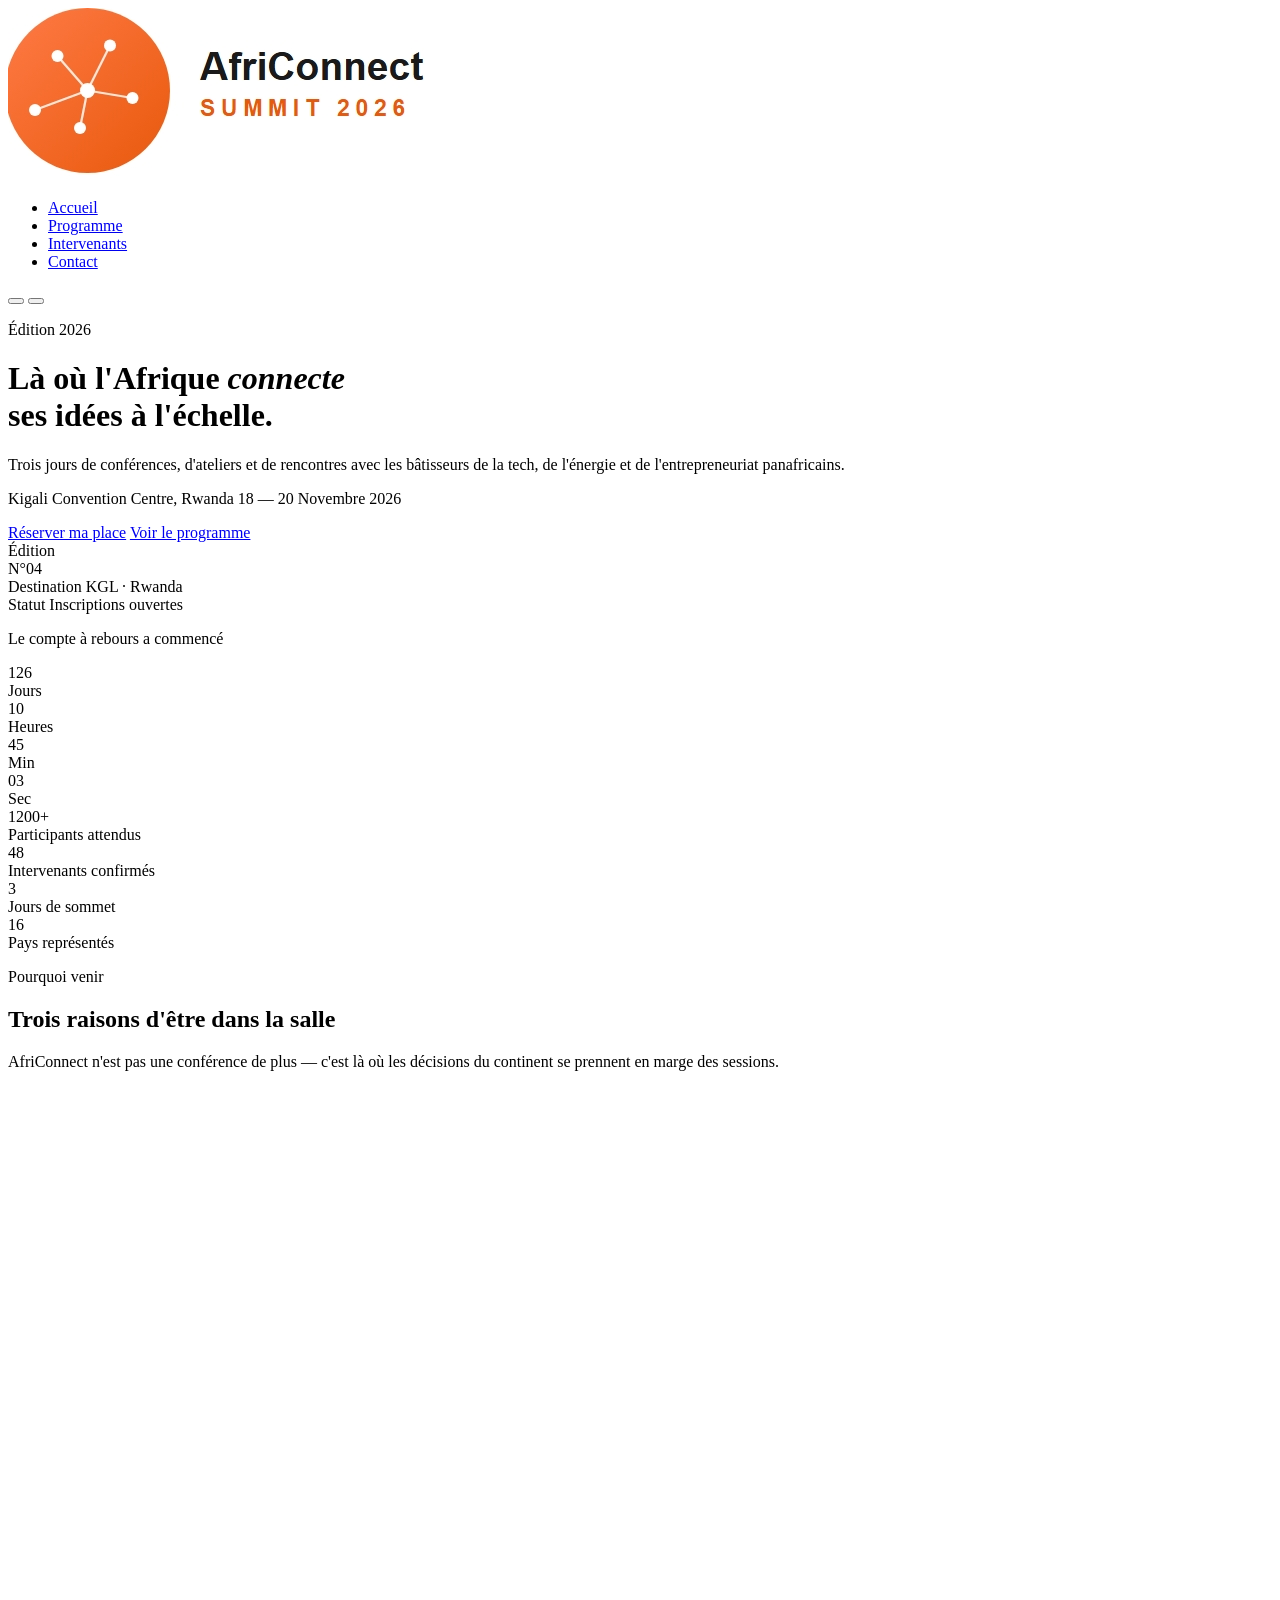
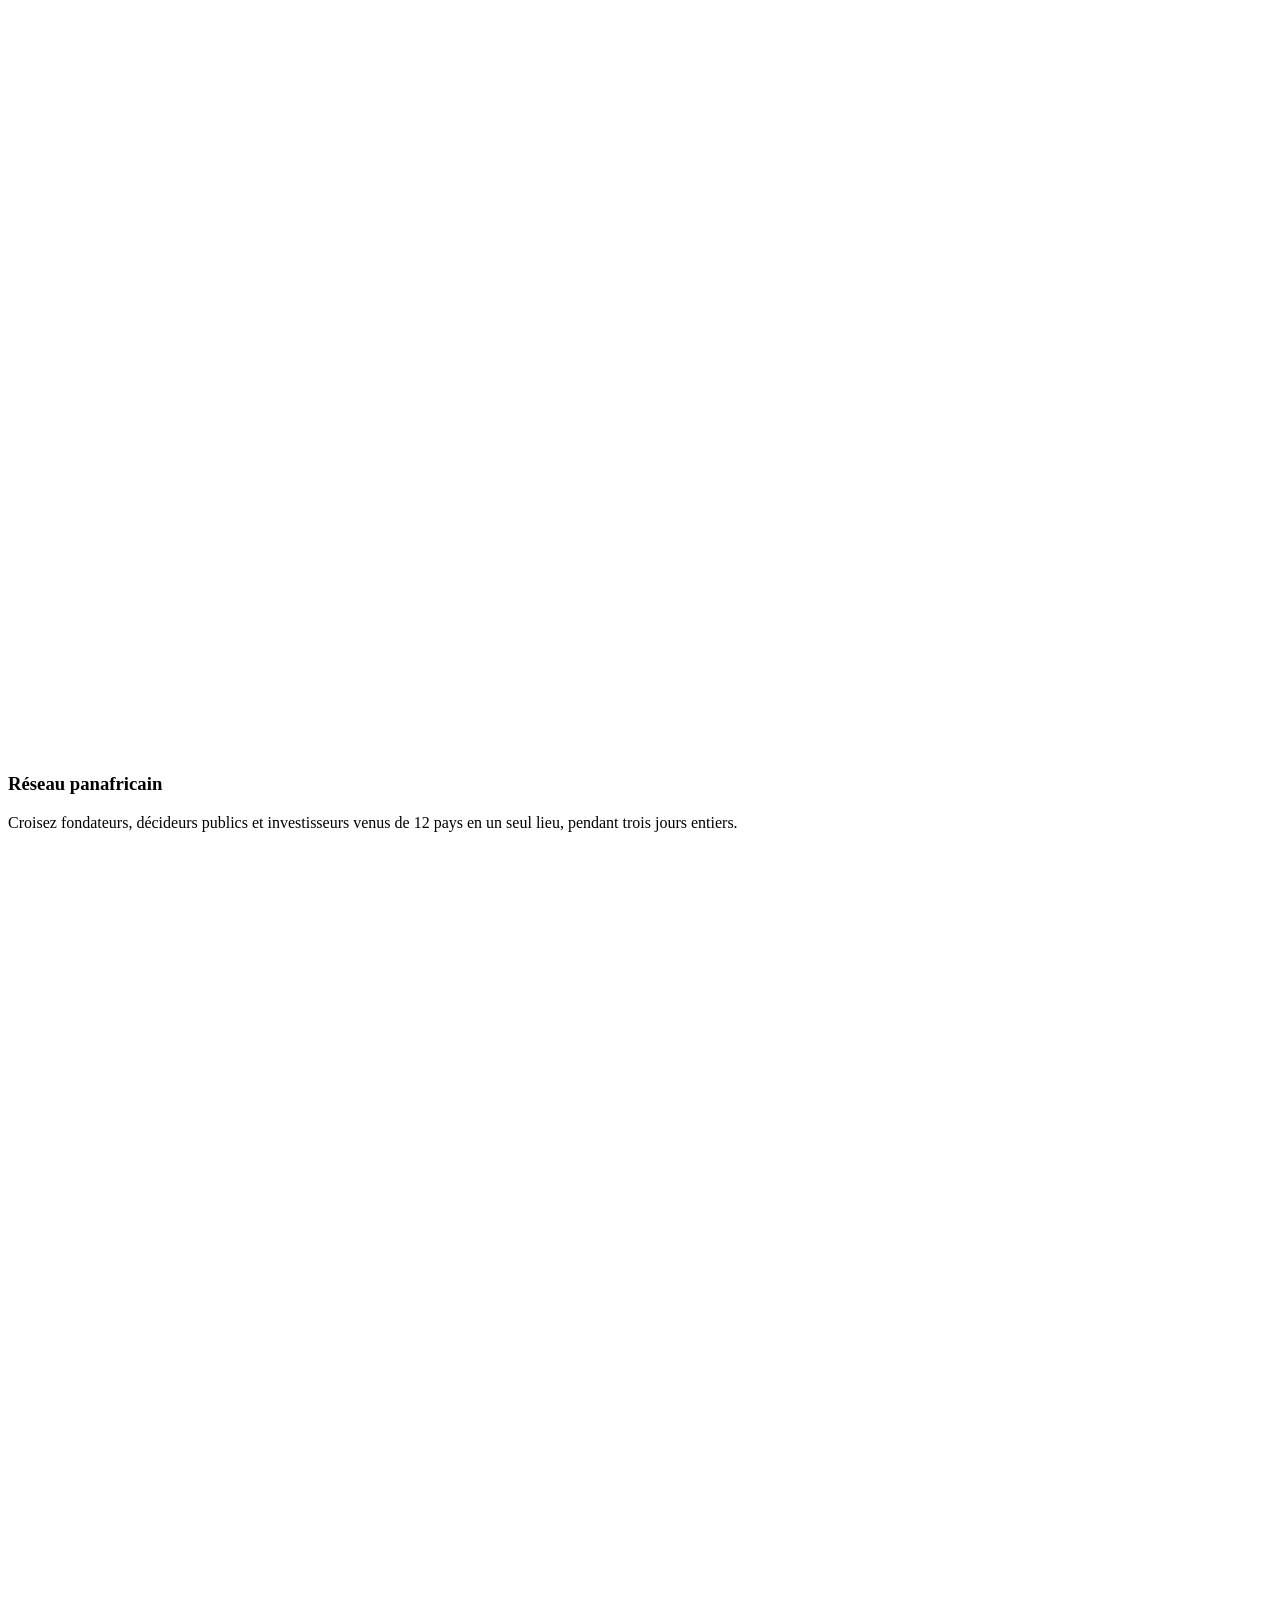
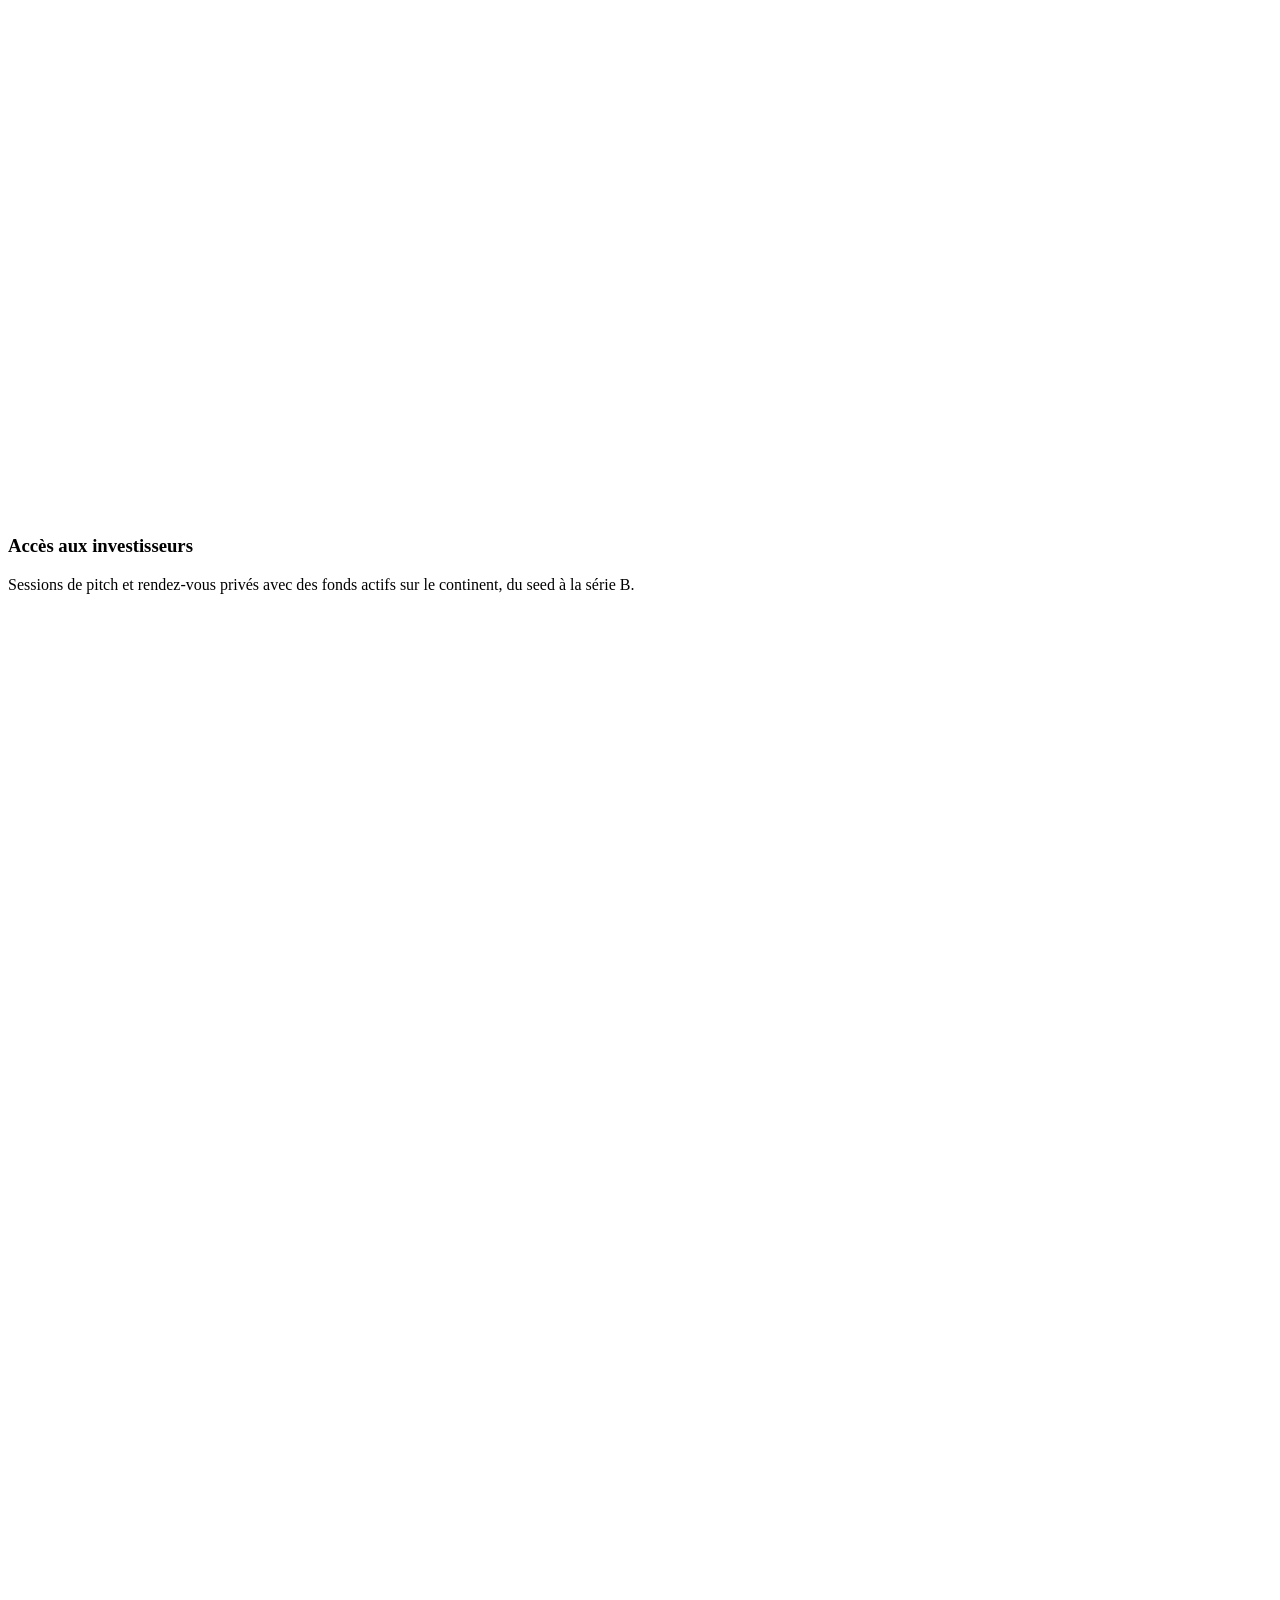
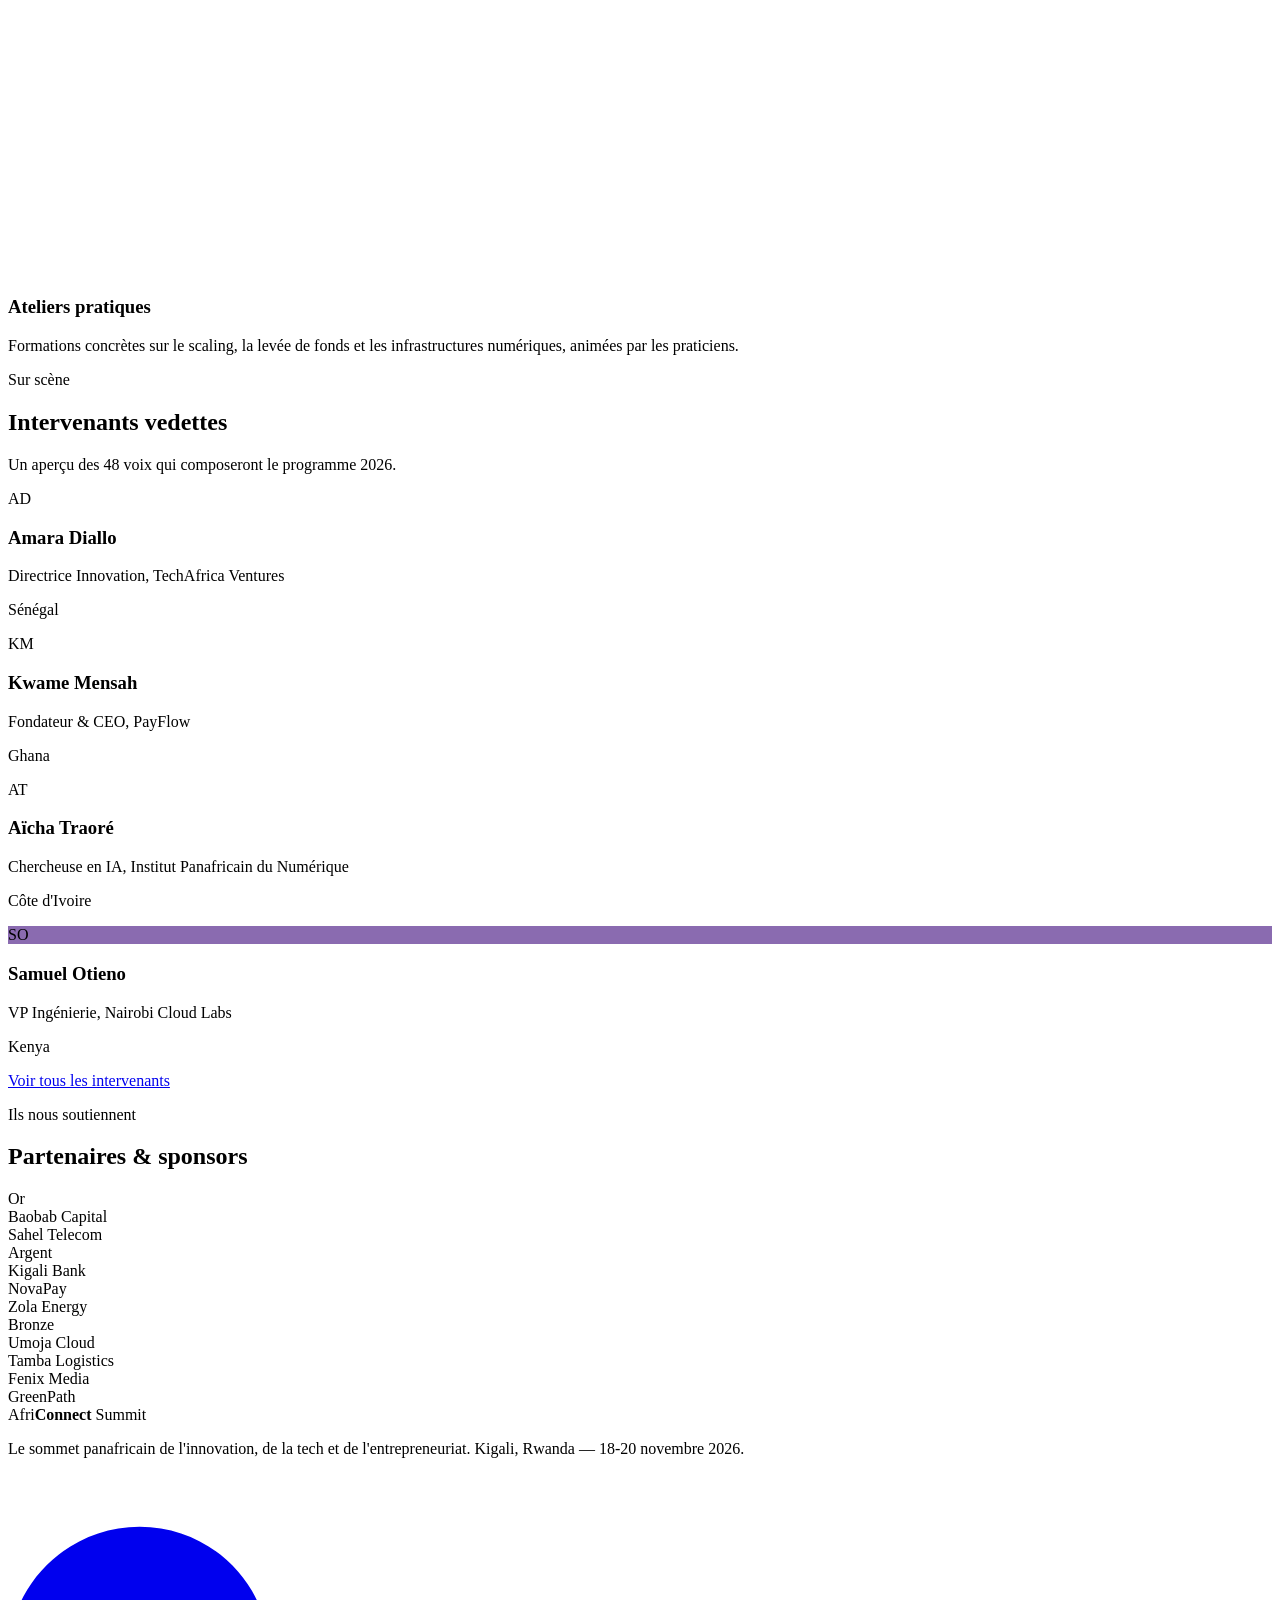
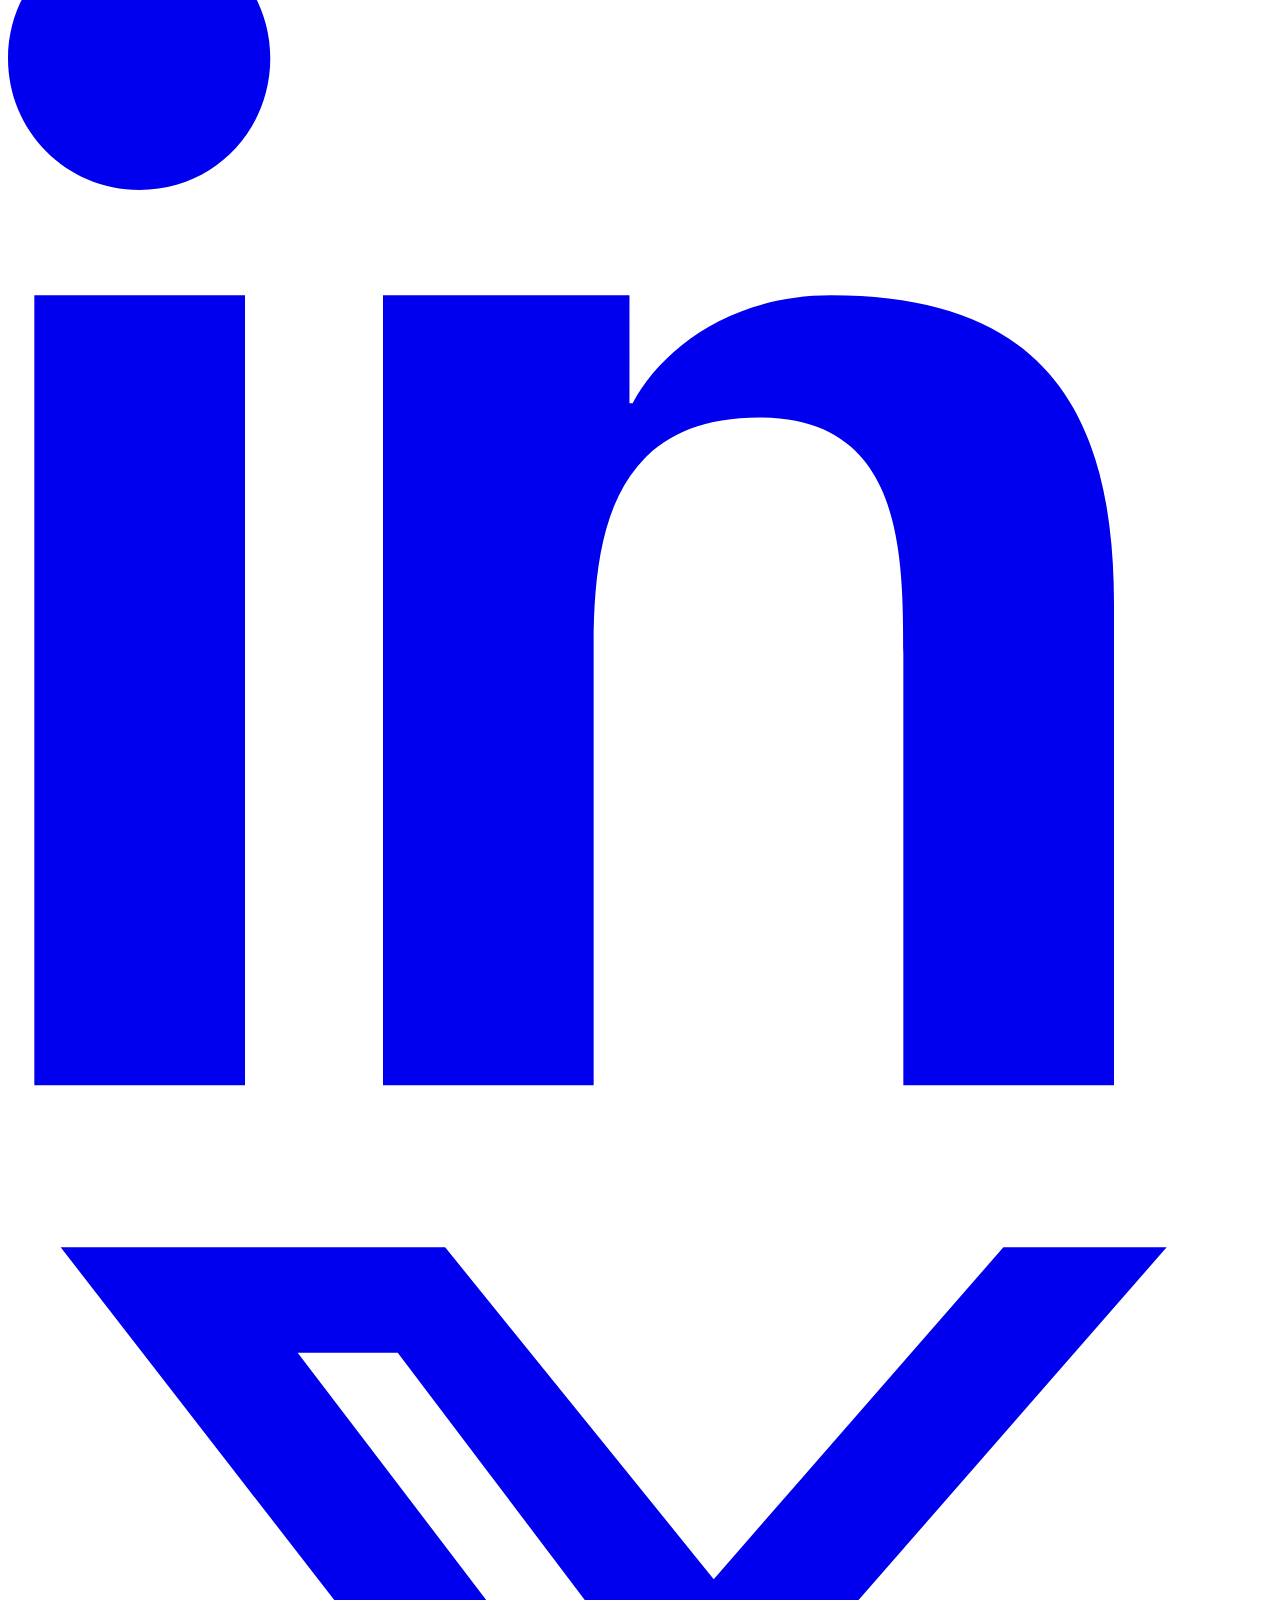
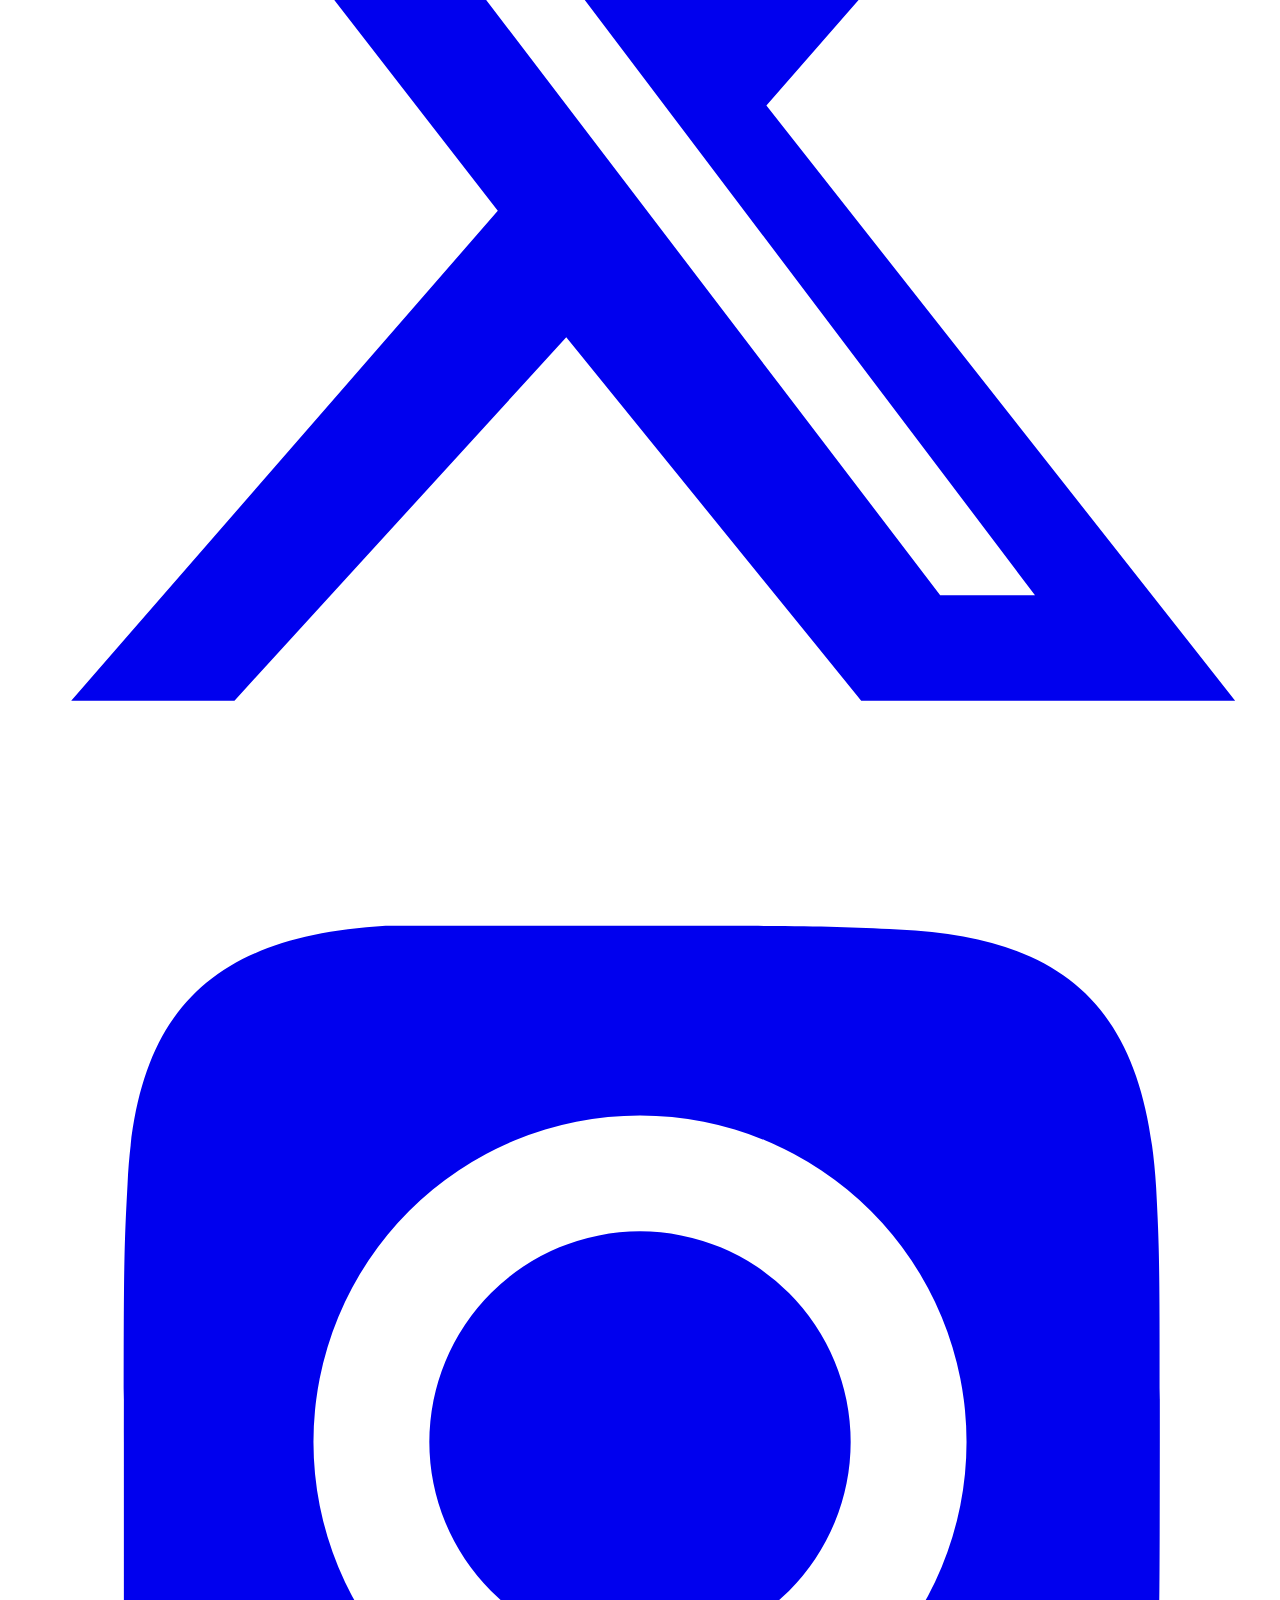
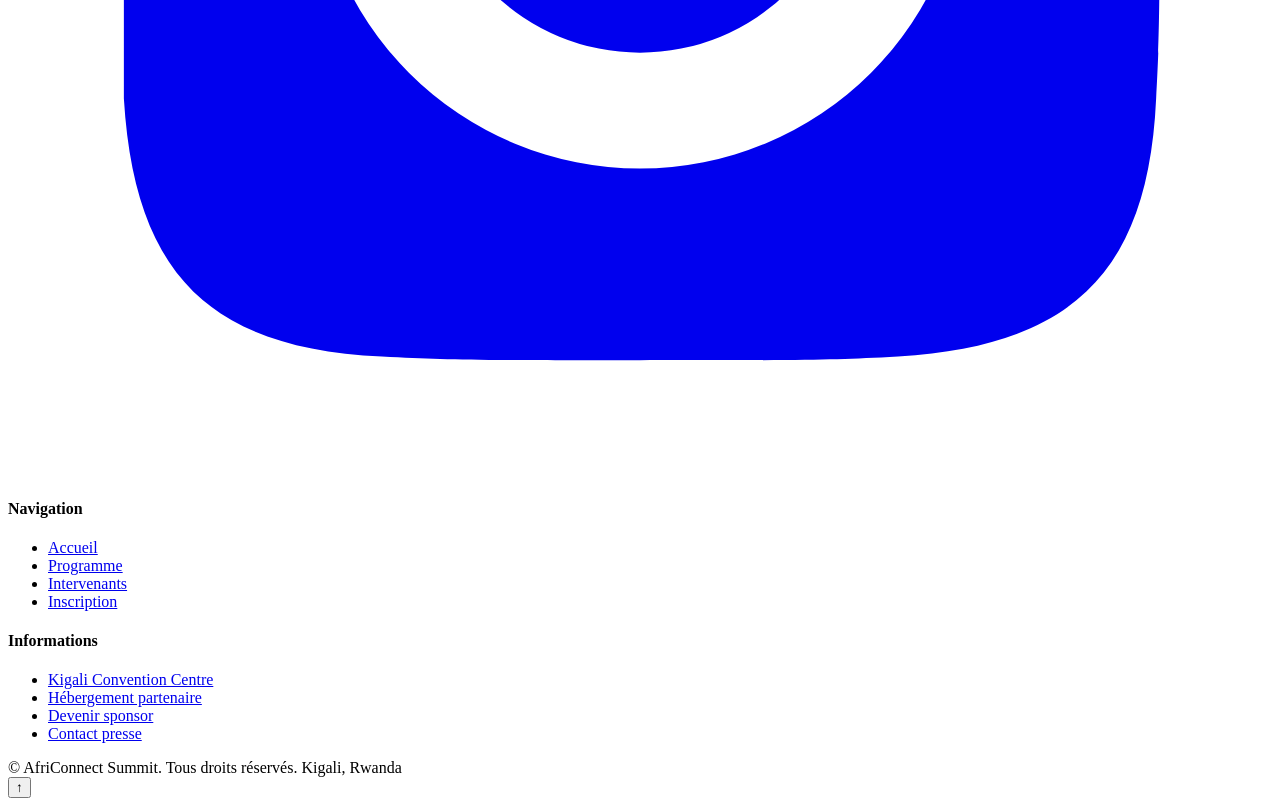
==== index.html @ b81f384b "style: finalise le design system (style.css)" ====
<!DOCTYPE html>
<html lang="fr">
<head>
<meta charset="UTF-8">
<meta name="viewport" content="width=device-width, initial-scale=1.0">
<title>AfriConnect Summit 2026 — Kigali, Rwanda</title>
<meta name="description" content="AfriConnect Summit 2026 — le rendez-vous panafricain de l'innovation, de la tech et de l'entrepreneuriat. 18-20 novembre 2026, Kigali, Rwanda.">
<link rel="preconnect" href="https://fonts.googleapis.com">
<link rel="preconnect" href="https://fonts.gstatic.com" crossorigin>
<link href="https://fonts.googleapis.com/css2?family=Space+Grotesk:wght@400;500;600;700&family=Work+Sans:wght@400;500;600&family=IBM+Plex+Mono:wght@500;600&display=swap" rel="stylesheet">
<!-- <link rel="stylesheet" href="style.css"> -->
<link rel="stylesheet" href="css/style.css">
</head>
<body data-theme="dark">

<nav class="navbar">
  <div class="wrap">
    <a href="index.html" class="logo">
        <img src="images/Logo.jpeg" alt="Logo AfriConnect Summit 2026">
      <!-- <svg class="mark" viewBox="0 0 32 32" fill="none"><path d="M16 2 L19 13 L30 16 L19 19 L16 30 L13 19 L2 16 L13 13 Z"/></svg> -->
      <!-- Afri<b>Connect</b> Summit -->
    </a>
    <ul class="nav-links">
      <li><a href="index.html" class="active">Accueil</a></li>
      <li><a href="programme.html">Programme</a></li>
      <li><a href="intervenants.html">Intervenants</a></li>
      <li><a href="Contact.html">Contact</a></li>
    </ul>
    <div class="nav-right">
      <button class="theme-toggle" id="themeToggle" aria-label="Changer de thème"></button>
      <button class="hamburger" id="hamburger" aria-label="Menu" aria-expanded="false">
        <span></span><span></span><span></span>
      </button>
    </div>
  </div>
</nav>
<!-- <div class="mobile-menu" id="mobileMenu">
  <a href="index.html">Accueil</a>
  <a href="programme.html">Programme</a>
  <a href="intervenants.html">Intervenants</a>
  <a href="inscription.html">Inscription</a>
</div> -->

<header class="hero">
  <div class="wrap">
    <div>
      <p class="eyebrow fade-up" style="animation-delay:.05s">Édition 2026</p>
      <h1 class="fade-up" style="animation-delay:.15s">Là où l'Afrique <em>connecte</em><br>ses idées à l'échelle.</h1>
      <p class="sub fade-up" style="animation-delay:.28s">Trois jours de conférences, d'ateliers et de rencontres avec les bâtisseurs de la tech, de l'énergie et de l'entrepreneuriat panafricains.</p>
      <p class="place fade-up" style="animation-delay:.38s">
        <span>Kigali Convention Centre, Rwanda</span>
        <span class="dot"></span>
        <span>18 — 20 Novembre 2026</span>
      </p>
      <div class="cta-row fade-up" style="animation-delay:.5s">
        <a href="inscription.html" class="btn btn-primary">Réserver ma place</a>
        <a href="programme.html" class="btn btn-ghost">Voir le programme</a>
      </div>
    </div>

    <div class="ticket fade-up" style="animation-delay:.62s">
      <div class="stamp">Édition<br>N°04</div>
      <div class="ticket-row">
        <span class="k">Destination</span>
        <span class="v">KGL · Rwanda</span>
      </div>
      <div class="ticket-row">
        <span class="k">Statut</span>
        <span class="v">Inscriptions ouvertes</span>
      </div>
      <div class="ticket-divider"></div>
      <p class="ticket-title">Le compte à rebours a commencé</p>
      <div class="countdown" id="countdown">
        <div class="cell"><div class="num" id="cd-days">126</div><div class="lbl">Jours</div></div>
        <div class="cell"><div class="num" id="cd-hours">10</div><div class="lbl">Heures</div></div>
        <div class="cell"><div class="num" id="cd-min">45</div><div class="lbl">Min</div></div>
        <div class="cell"><div class="num" id="cd-sec">03</div><div class="lbl">Sec</div></div>
      </div>
    </div>
  </div>
</header>

<div class="weave"></div>

<section class="stats">
  <div class="wrap">
    <div class="stats-grid">
      <div class="stat"><div class="num" data-target="1200" data-suffix="+">1200+</div><div class="lbl">Participants attendus</div></div>
      <div class="stat"><div class="num" data-target="48">48</div><div class="lbl">Intervenants confirmés</div></div>
      <div class="stat"><div class="num" data-target="3">3</div><div class="lbl">Jours de sommet</div></div>
      <div class="stat"><div class="num" data-target="12">16</div><div class="lbl">Pays représentés</div></div>
    </div>
  </div>
</section>

<section id="pourquoi venir">
  <div class="wrap">
    <div class="section-head reveal">
      <p class="eyebrow">Pourquoi venir</p>
      <h2>Trois raisons d'être dans la salle</h2>
      <p>AfriConnect n'est pas une conférence de plus — c'est là où les décisions du continent se prennent en marge des sessions.</p>
    </div>
    <div class="why-row">
      <div class="why-card reveal">
        <div class="why-icon"><svg viewBox="0 0 24 24" fill="none" stroke-width="1.8" stroke-linecap="round" stroke-linejoin="round"><circle cx="9" cy="7" r="3.2"/><circle cx="17" cy="7" r="2.4"/><path d="M2 20c0-3.5 3-6 7-6s7 2.5 7 6"/><path d="M15.5 14c3 .3 5 2.5 5 6"/></svg></div>
        <h3>Réseau panafricain</h3>
        <p>Croisez fondateurs, décideurs publics et investisseurs venus de 12 pays en un seul lieu, pendant trois jours entiers.</p>
      </div>
      <div class="why-card reveal">
        <div class="why-icon"><svg viewBox="0 0 24 24" fill="none" stroke-width="1.8" stroke-linecap="round" stroke-linejoin="round"><path d="M3 17l5-5 4 4 8-8"/><path d="M15 8h5v5"/></svg></div>
        <h3>Accès aux investisseurs</h3>
        <p>Sessions de pitch et rendez-vous privés avec des fonds actifs sur le continent, du seed à la série B.</p>
      </div>
      <div class="why-card reveal">
        <div class="why-icon"><svg viewBox="0 0 24 24" fill="none" stroke-width="1.8" stroke-linecap="round" stroke-linejoin="round"><path d="M4 19.5V6a2 2 0 0 1 2-2h11a1 1 0 0 1 1 1v13"/><path d="M6.5 21H19"/><path d="M4 19.5A2 2 0 0 1 6 17.5h13"/></svg></div>
        <h3>Ateliers pratiques</h3>
        <p>Formations concrètes sur le scaling, la levée de fonds et les infrastructures numériques, animées par les praticiens.</p>
      </div>
    </div>
  </div>
</section>

<div class="weave"></div>

<section id="intervenants">
  <div class="wrap">
    <div class="section-head reveal">
      <p class="eyebrow">Sur scène</p>
      <h2>Intervenants vedettes</h2>
      <p>Un aperçu des 48 voix qui composeront le programme 2026.</p>
    </div>
    <div class="speakers-grid">
      <div class="speaker-card reveal">
        <div class="speaker-photo" style="background:var(--gold)">AD</div>
        <div class="speaker-info">
          <h3>Amara Diallo</h3>
          <p class="role">Directrice Innovation, TechAfrica Ventures</p>
          <p class="country">Sénégal</p>
        </div>
      </div>
      <div class="speaker-card reveal">
        <div class="speaker-photo" style="background:var(--clay)">KM</div>
        <div class="speaker-info">
          <h3>Kwame Mensah</h3>
          <p class="role">Fondateur &amp; CEO, PayFlow</p>
          <p class="country">Ghana</p>
        </div>
      </div>
      <div class="speaker-card reveal">
        <div class="speaker-photo" style="background:var(--teal)">AT</div>
        <div class="speaker-info">
          <h3>Aïcha Traoré</h3>
          <p class="role">Chercheuse en IA, Institut Panafricain du Numérique</p>
          <p class="country">Côte d'Ivoire</p>
        </div>
      </div>
      <div class="speaker-card reveal">
        <div class="speaker-photo" style="background:#8A6BB0">SO</div>
        <div class="speaker-info">
          <h3>Samuel Otieno</h3>
          <p class="role">VP Ingénierie, Nairobi Cloud Labs</p>
          <p class="country">Kenya</p>
        </div>
      </div>
    </div>
    <div class="speakers-cta reveal">
      <a href="intervenants.html" class="btn btn-ghost">Voir tous les intervenants</a>
    </div>
  </div>
</section>

<section class="sponsors" id="sponsors">
  <div class="wrap">
    <div class="section-head reveal">
      <p class="eyebrow">Ils nous soutiennent</p>
      <h2>Partenaires &amp; sponsors</h2>
    </div>

    <div class="tier tier-or reveal">
      <div class="tier-label">Or</div>
      <div class="sponsor-row">
        <div class="sponsor-badge">Baobab Capital</div>
        <div class="sponsor-badge">Sahel Telecom</div>
      </div>
    </div>

    <div class="tier tier-argent reveal">
      <div class="tier-label">Argent</div>
      <div class="sponsor-row">
        <div class="sponsor-badge">Kigali Bank</div>
        <div class="sponsor-badge">NovaPay</div>
        <div class="sponsor-badge">Zola Energy</div>
      </div>
    </div>

    <div class="tier tier-bronze reveal">
      <div class="tier-label">Bronze</div>
      <div class="sponsor-row">
        <div class="sponsor-badge">Umoja Cloud</div>
        <div class="sponsor-badge">Tamba Logistics</div>
        <div class="sponsor-badge">Fenix Media</div>
        <div class="sponsor-badge">GreenPath</div>
      </div>
    </div>
  </div>
</section>

<footer>
  <div class="wrap">
    <div class="footer-grid">
      <div class="footer-col" style="flex:1 1 260px">
        <div class="footer-logo">Afri<b>Connect</b> Summit</div>
        <p>Le sommet panafricain de l'innovation, de la tech et de l'entrepreneuriat. Kigali, Rwanda — 18-20 novembre 2026.</p>
        <div class="social-row">
          <a href="#" aria-label="LinkedIn"><svg viewBox="0 0 24 24" fill="currentColor"><path d="M4.98 3.5C4.98 4.88 3.9 6 2.5 6S0 4.88 0 3.5 1.12 1 2.5 1s2.48 1.12 2.48 2.5zM.5 8h4V23h-4V8zm7.5 0h3.8v2.05h.06c.53-1 1.83-2.05 3.77-2.05C19.6 8 21 10.13 21 13.85V23h-4v-8.2c0-1.96-.03-4.48-2.73-4.48-2.73 0-3.15 2.13-3.15 4.33V23h-4V8z"/></svg></a>
          <a href="#" aria-label="X"><svg viewBox="0 0 24 24" fill="currentColor"><path d="M18.9 2H22l-7.6 8.7L23.3 22h-7.1l-5.6-6.9L4.3 22H1.2l8.1-9.3L1 2h7.3l5.1 6.3L18.9 2zm-1.2 18h1.8L7.4 4H5.5l12.2 16z"/></svg></a>
          <a href="#" aria-label="Instagram"><svg viewBox="0 0 24 24" fill="currentColor"><path d="M12 2.2c3.2 0 3.6 0 4.9.07 3.3.15 4.7 1.6 4.9 4.9.07 1.3.07 1.6.07 4.8s0 3.6-.07 4.9c-.15 3.3-1.6 4.7-4.9 4.9-1.3.07-1.6.07-4.9.07s-3.6 0-4.9-.07c-3.3-.15-4.7-1.6-4.9-4.9C2.2 15.6 2.2 15.3 2.2 12s0-3.6.07-4.9c.15-3.3 1.6-4.7 4.9-4.9C8.4 2.2 8.8 2.2 12 2.2zm0 3.6a6.2 6.2 0 1 0 0 12.4 6.2 6.2 0 0 0 0-12.4zm0 10.2a4 4 0 1 1 0-8 4 4 0 0 1 0 8zm6.4-10.4a1.4 1.4 0 1 1-2.9 0 1.4 1.4 0 0 1 2.9 0z"/></svg></a>
        </div>
      </div>
      <div class="footer-col">
        <h4>Navigation</h4>
        <ul>
          <li><a href="index.html">Accueil</a></li>
          <li><a href="programme.html">Programme</a></li>
          <li><a href="intervenants.html">Intervenants</a></li>
          <li><a href="inscription.html">Inscription</a></li>
        </ul>
      </div>
      <div class="footer-col">
        <h4>Informations</h4>
        <ul>
          <li><a href="#">Kigali Convention Centre</a></li>
          <li><a href="#">Hébergement partenaire</a></li>
          <li><a href="#">Devenir sponsor</a></li>
          <li><a href="#">Contact presse</a></li>
        </ul>
      </div>
    </div>
    <div class="footer-bottom">
      <span>© <span id="year"></span> AfriConnect Summit. Tous droits réservés.</span>
      <span>Kigali, Rwanda</span>
    </div>
  </div>
</footer>

<button class="to-top" id="toTop" aria-label="Retour en haut">↑</button>

<!-- <script src="script.js"></script>

</html> -->

    <script src="js/main.js"></script>
</body>

</html>
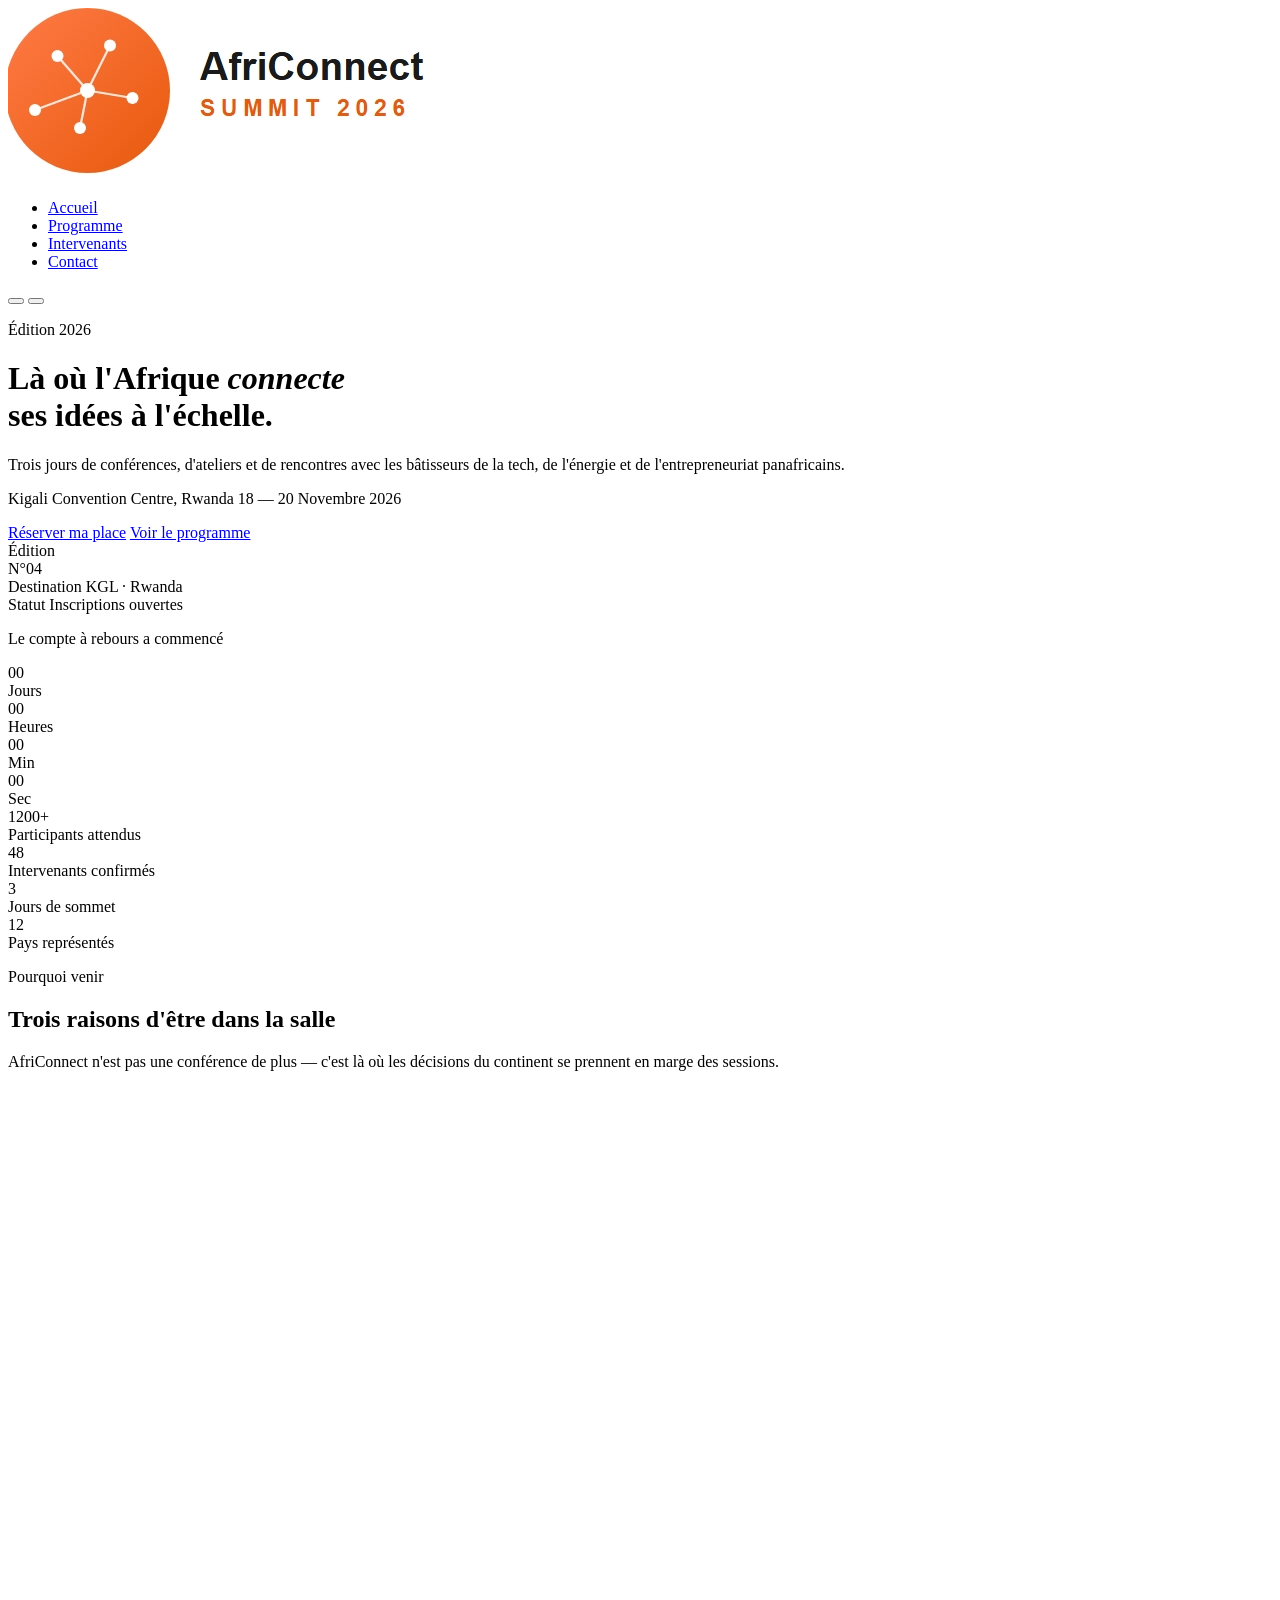
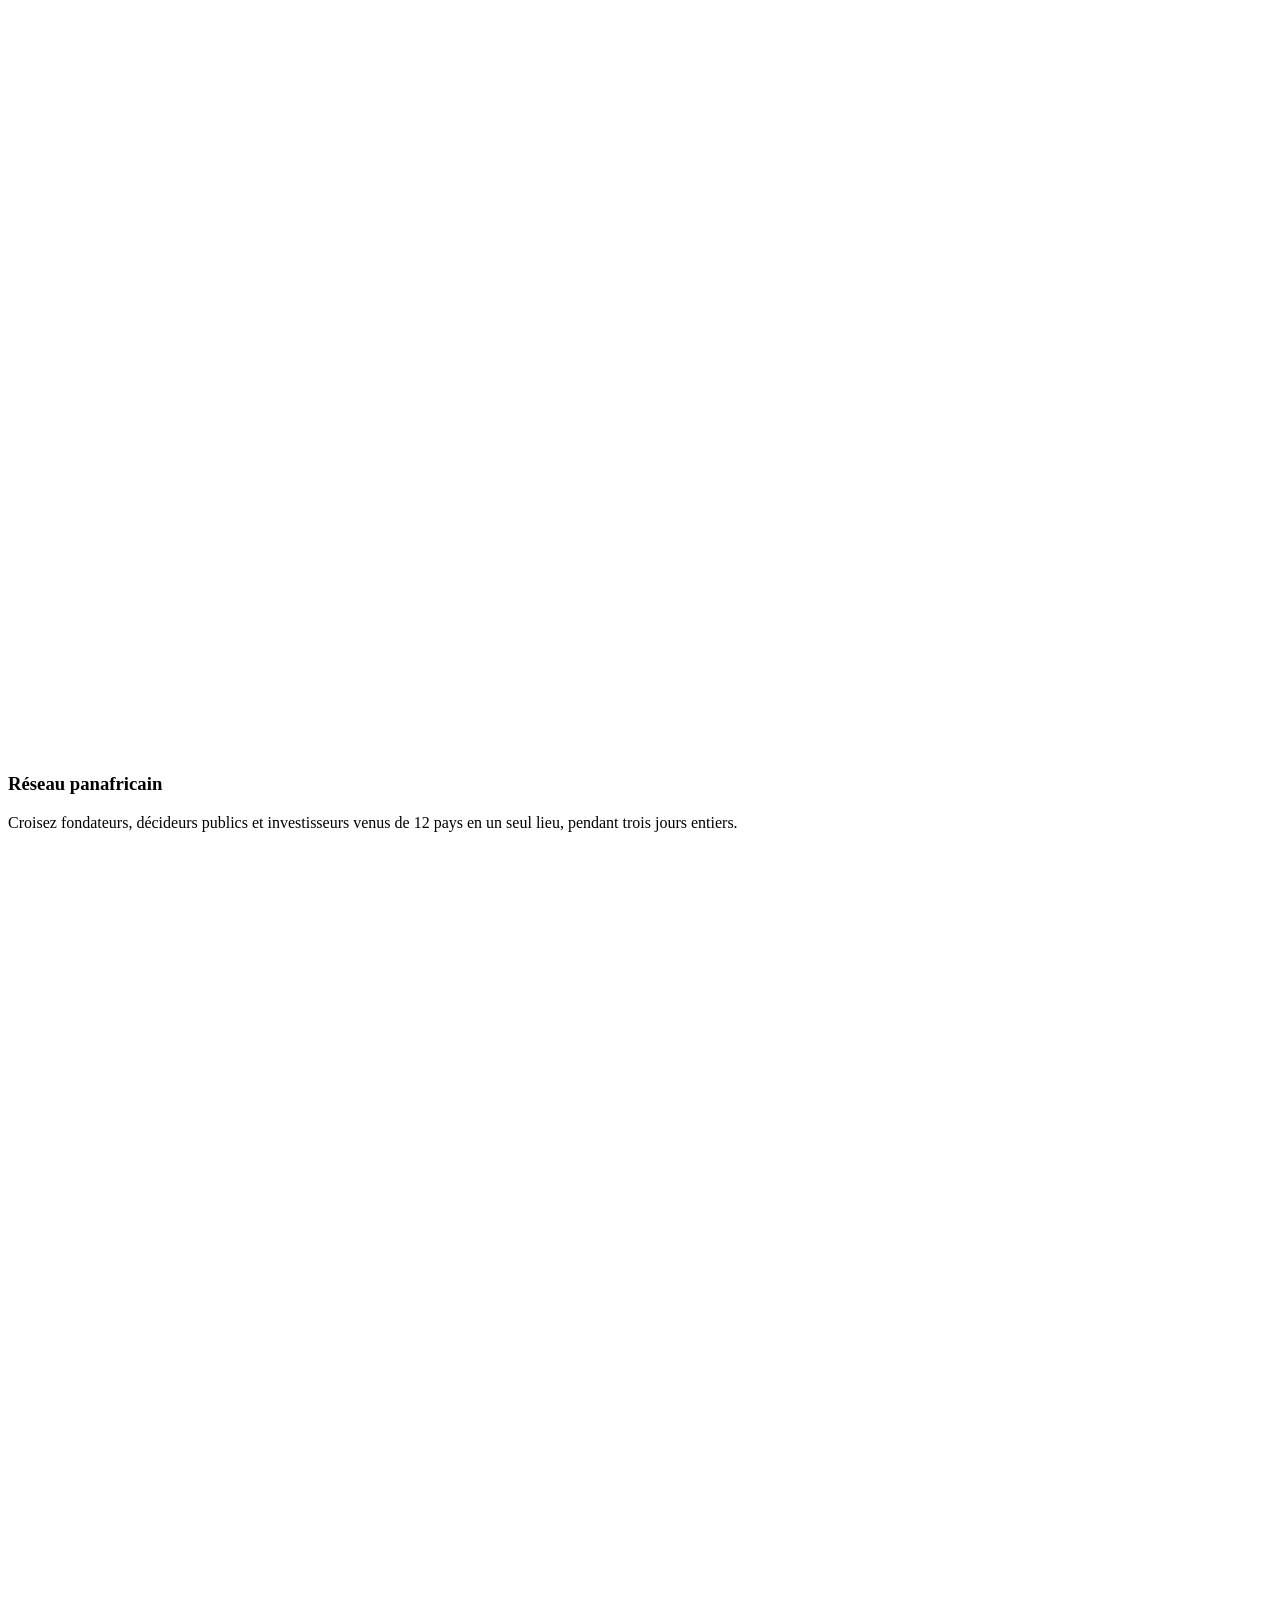
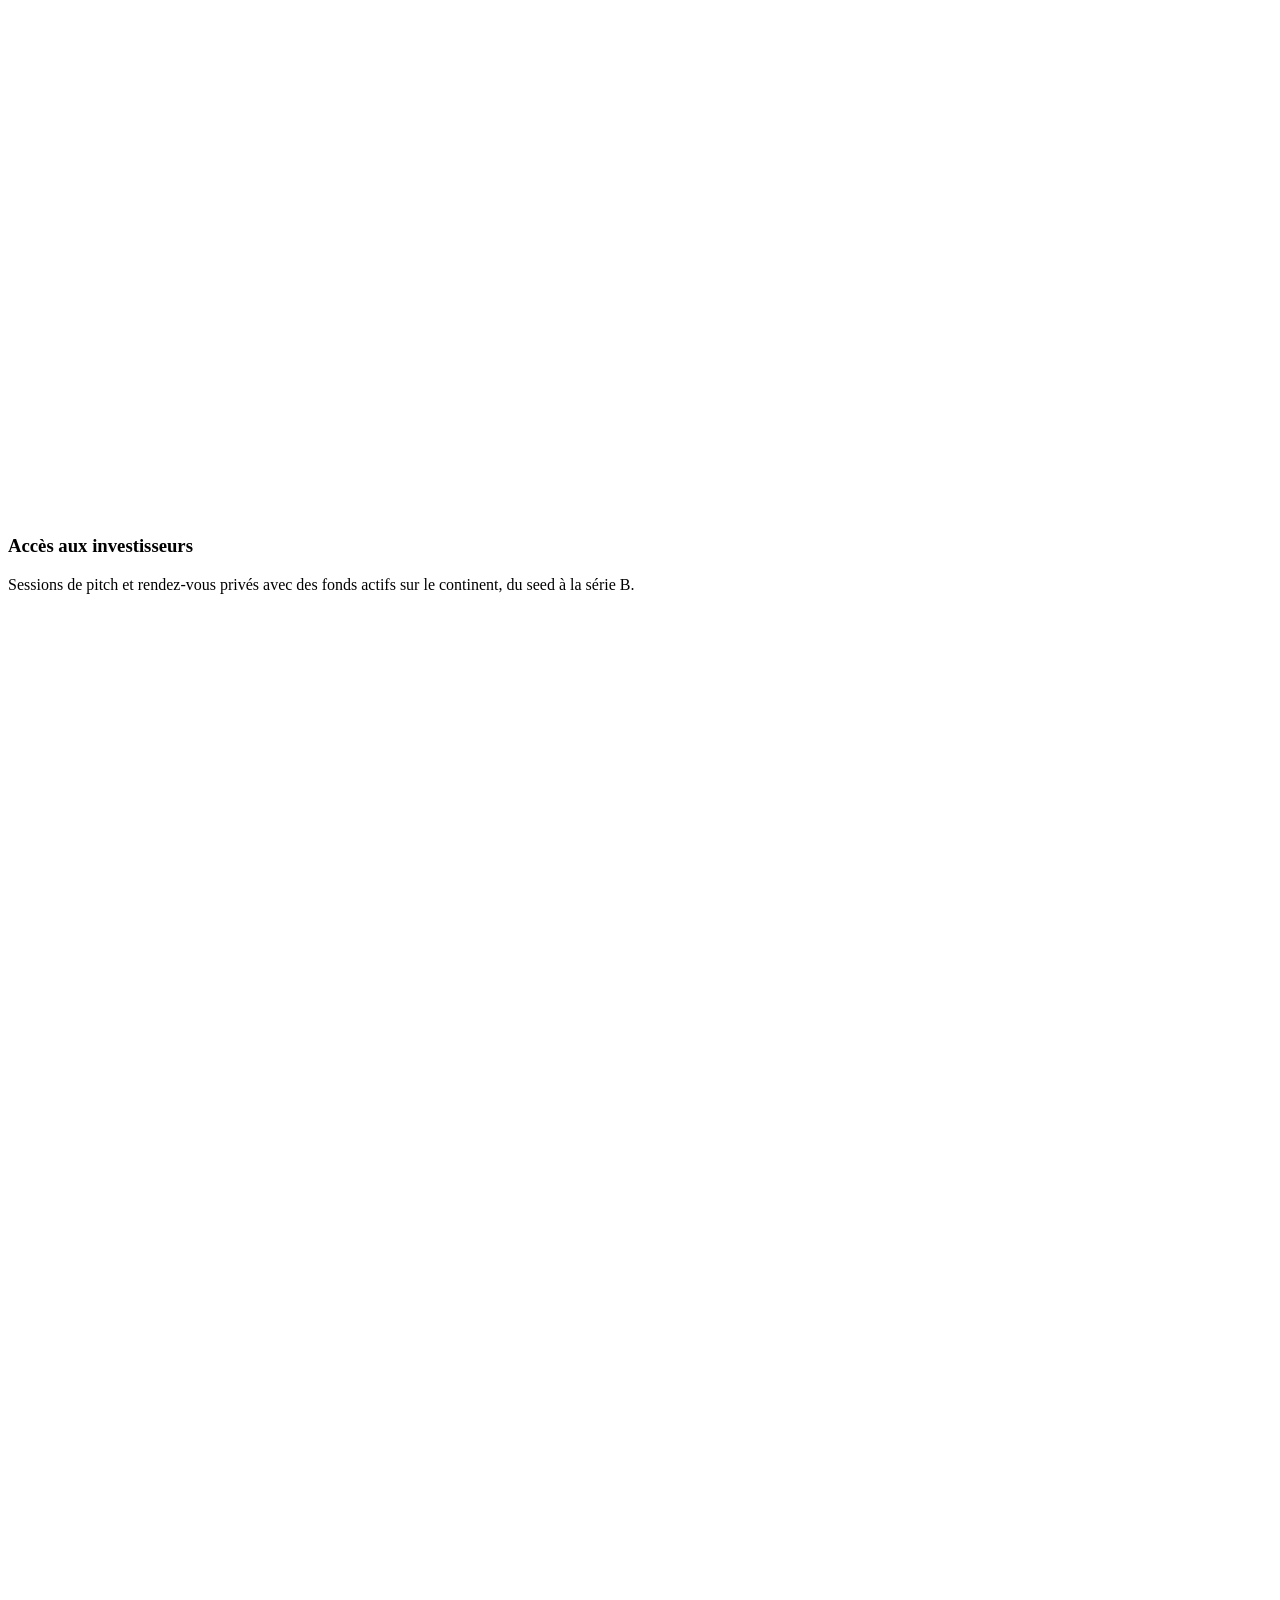
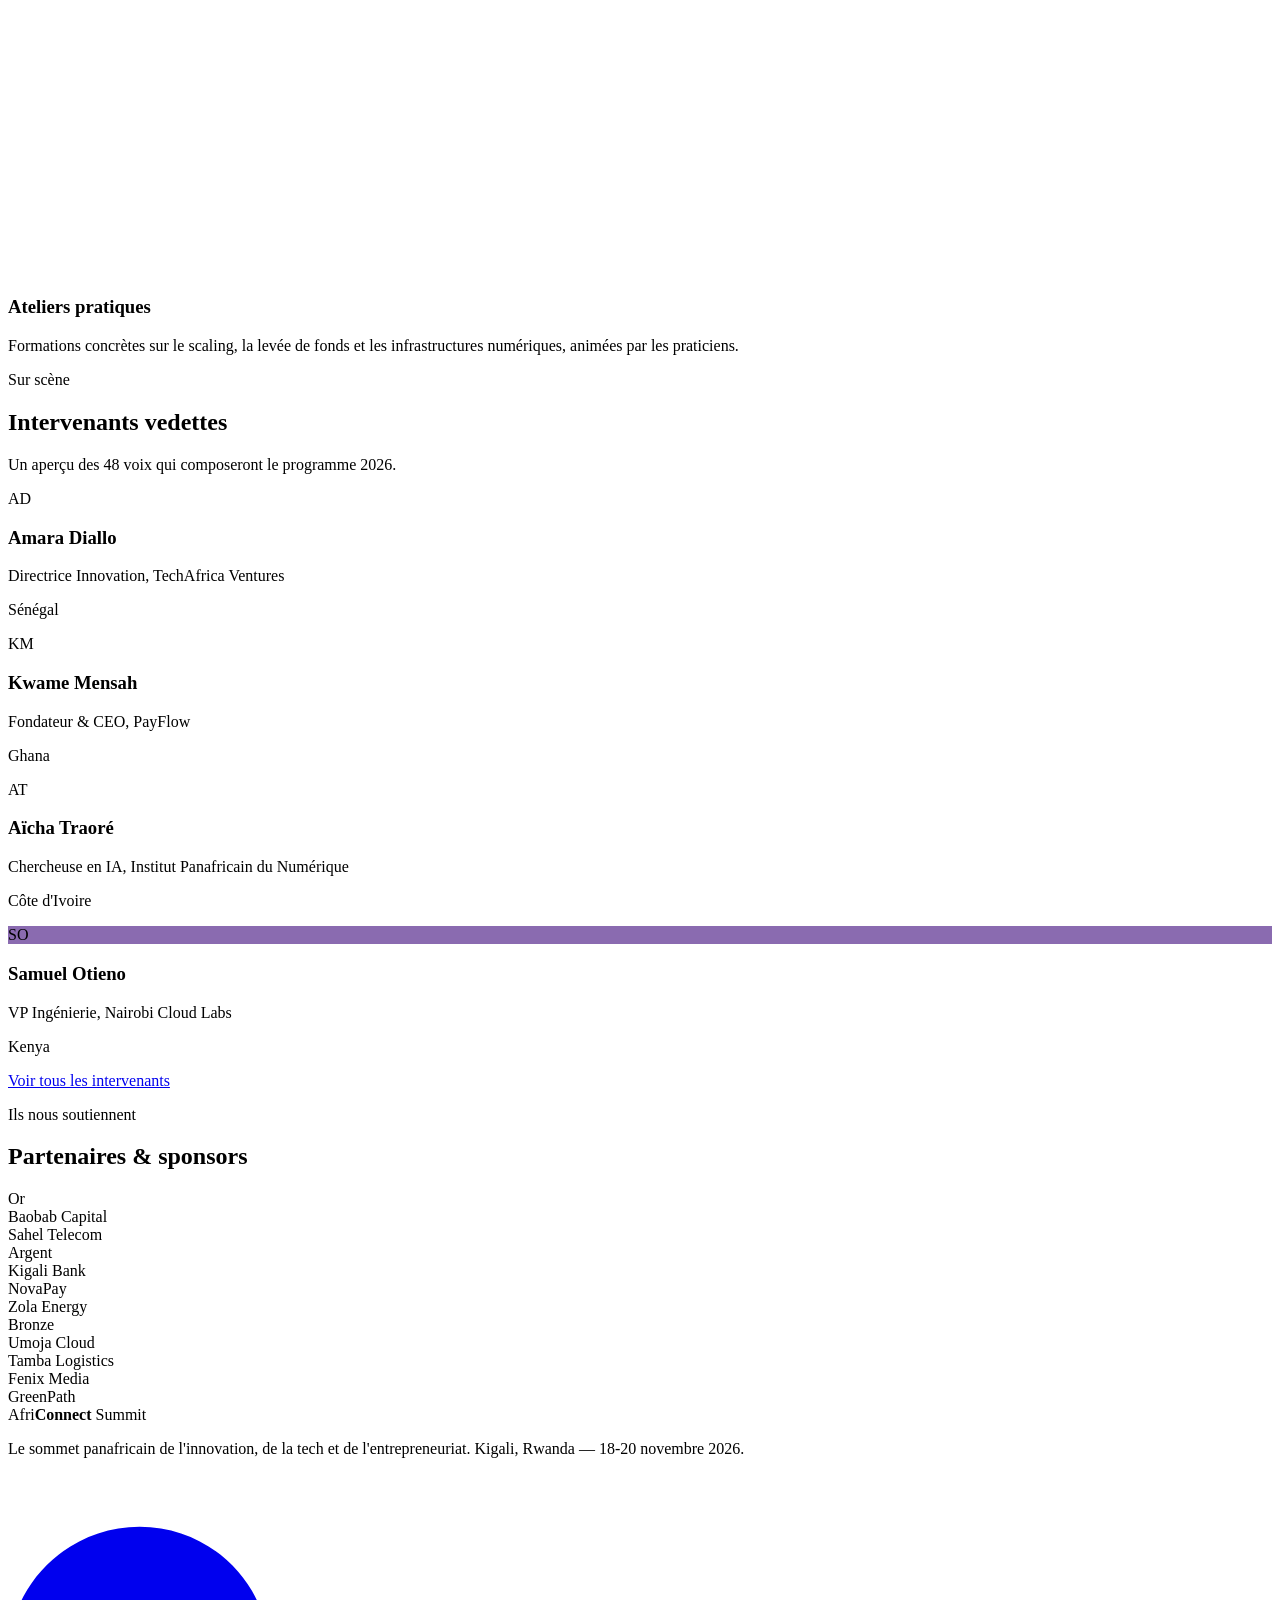
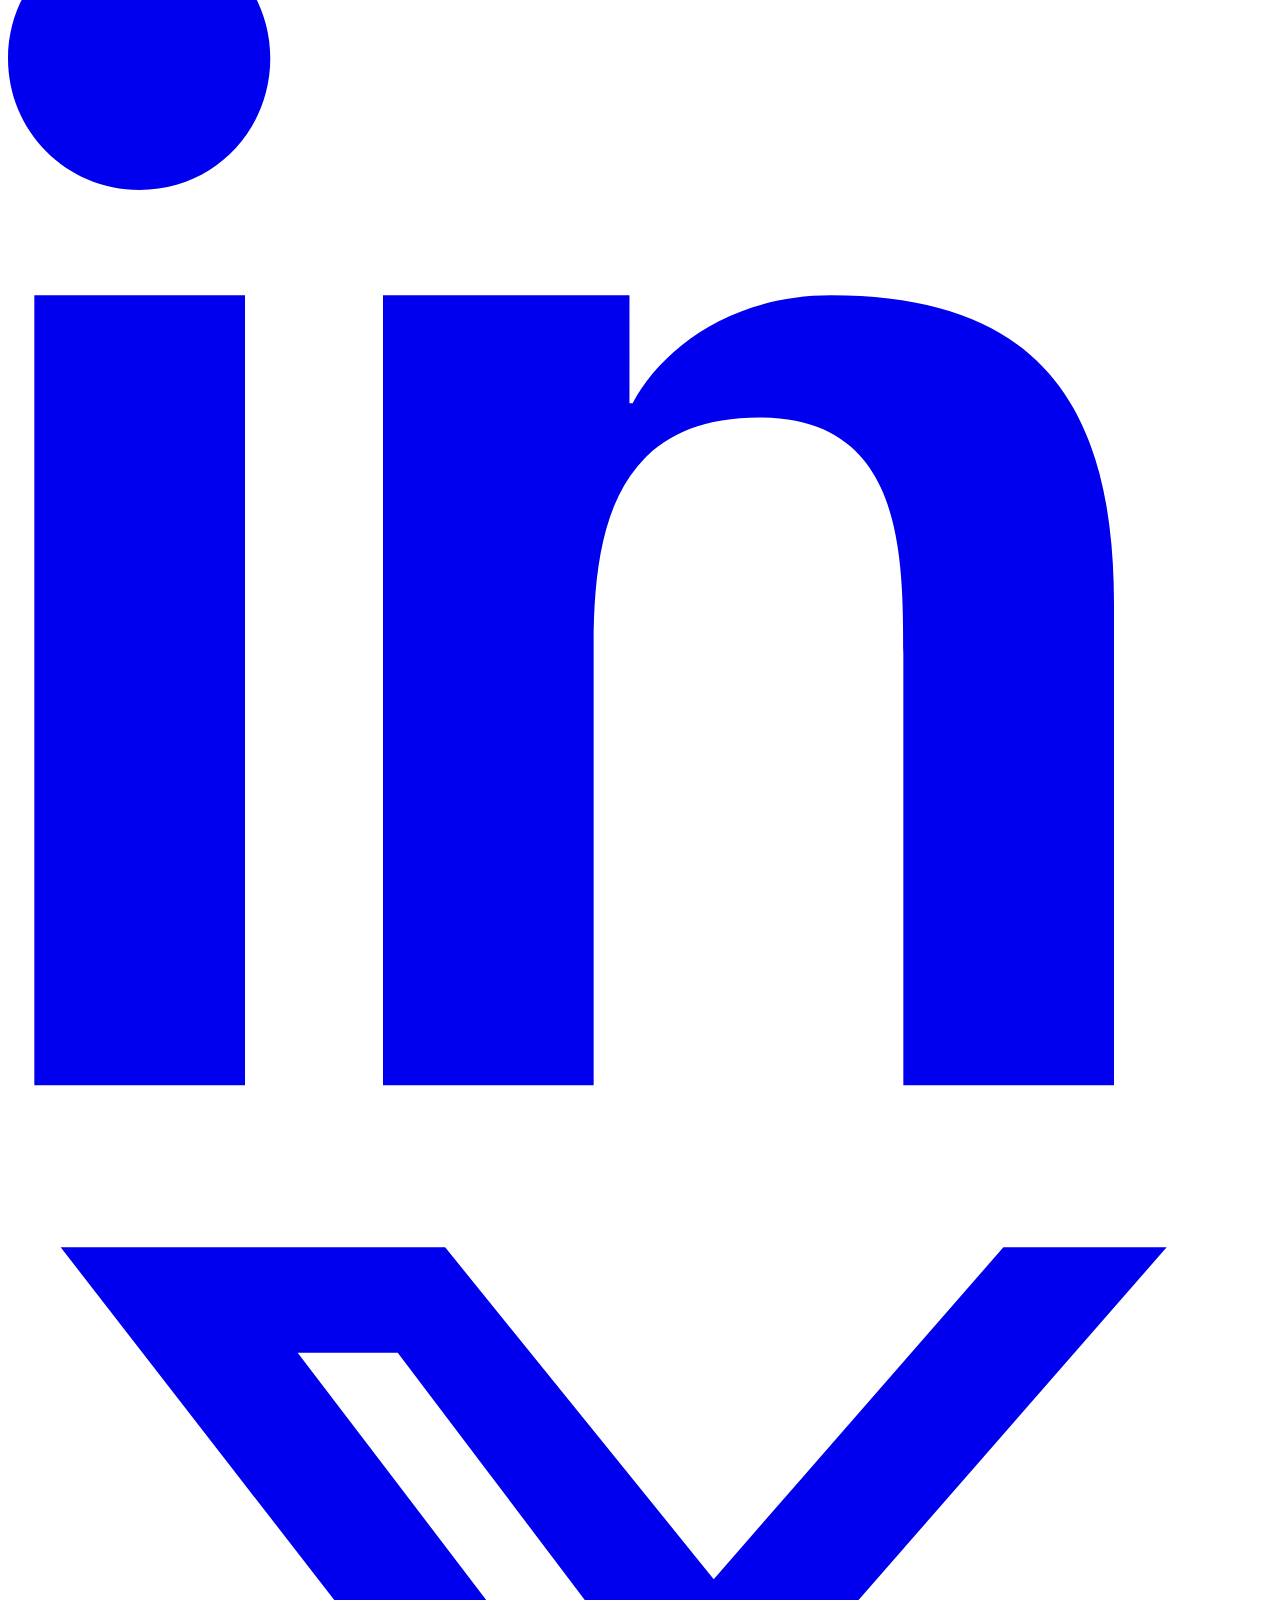
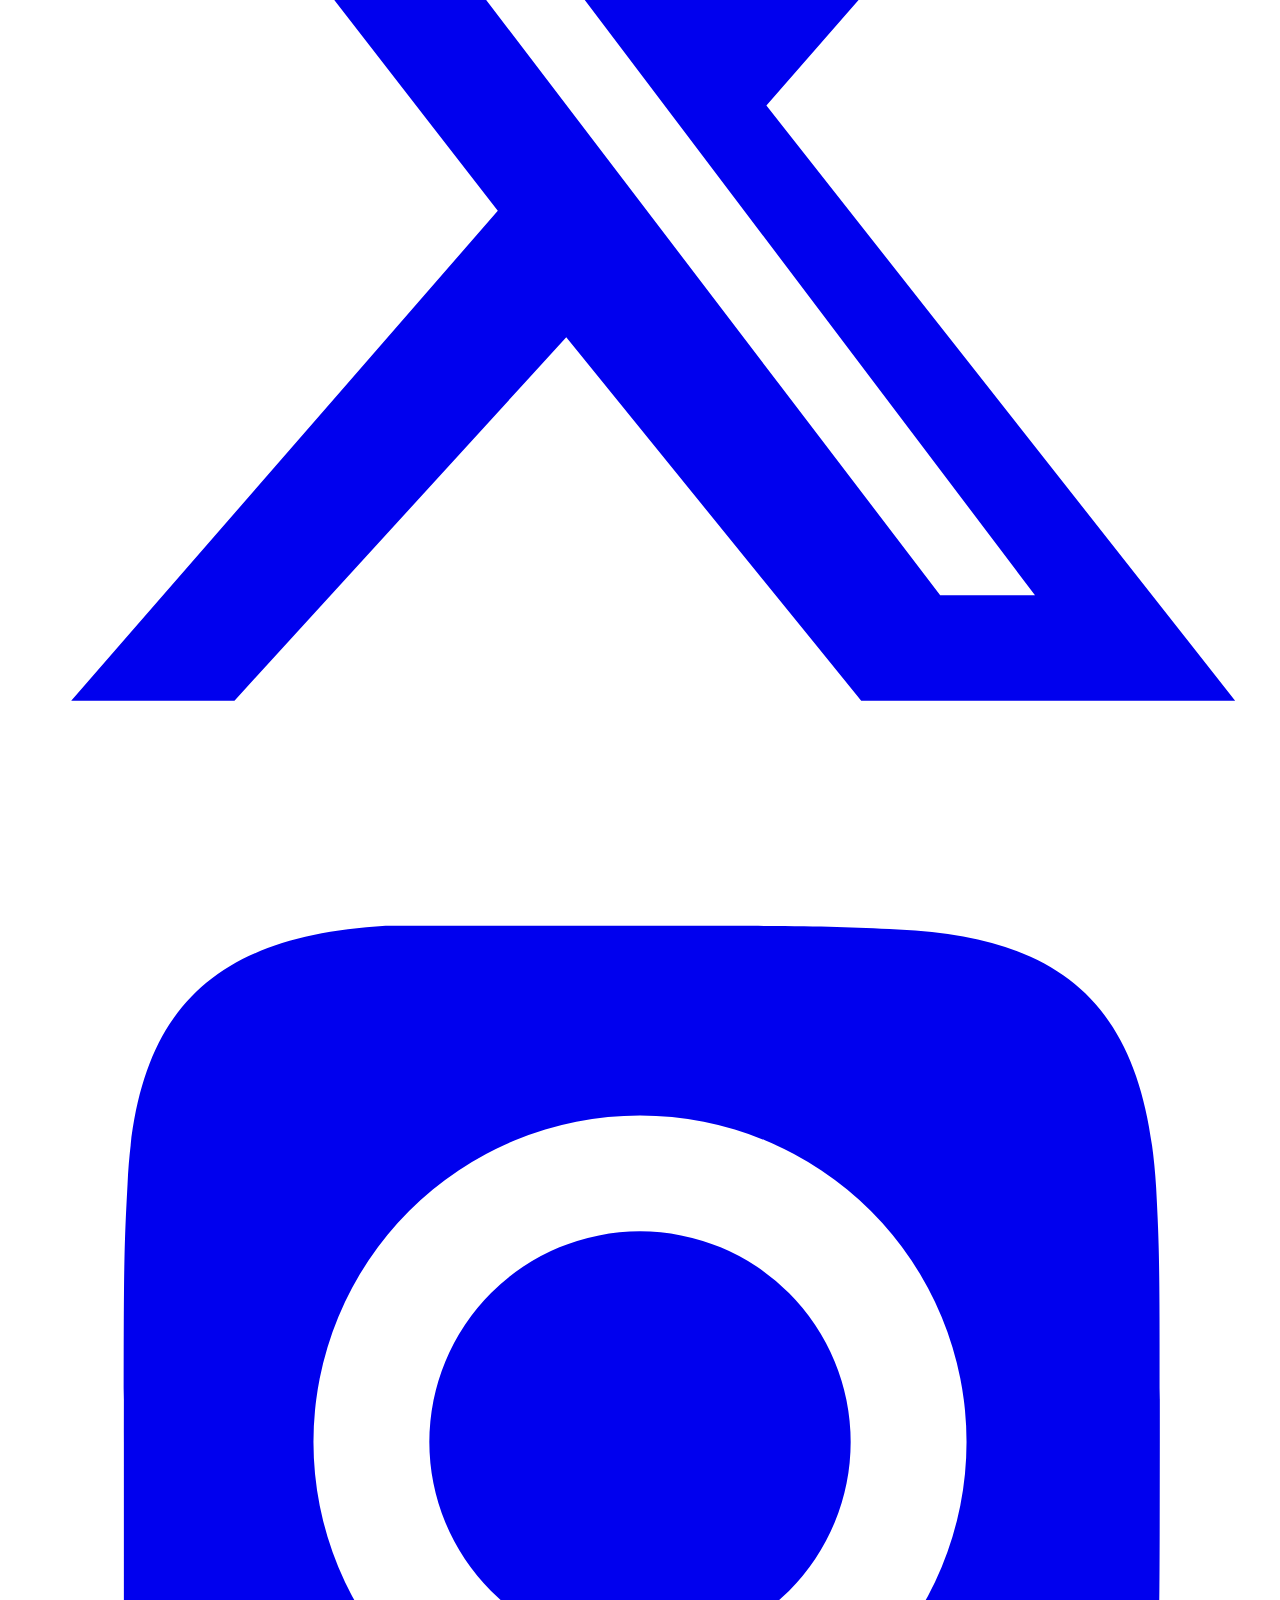
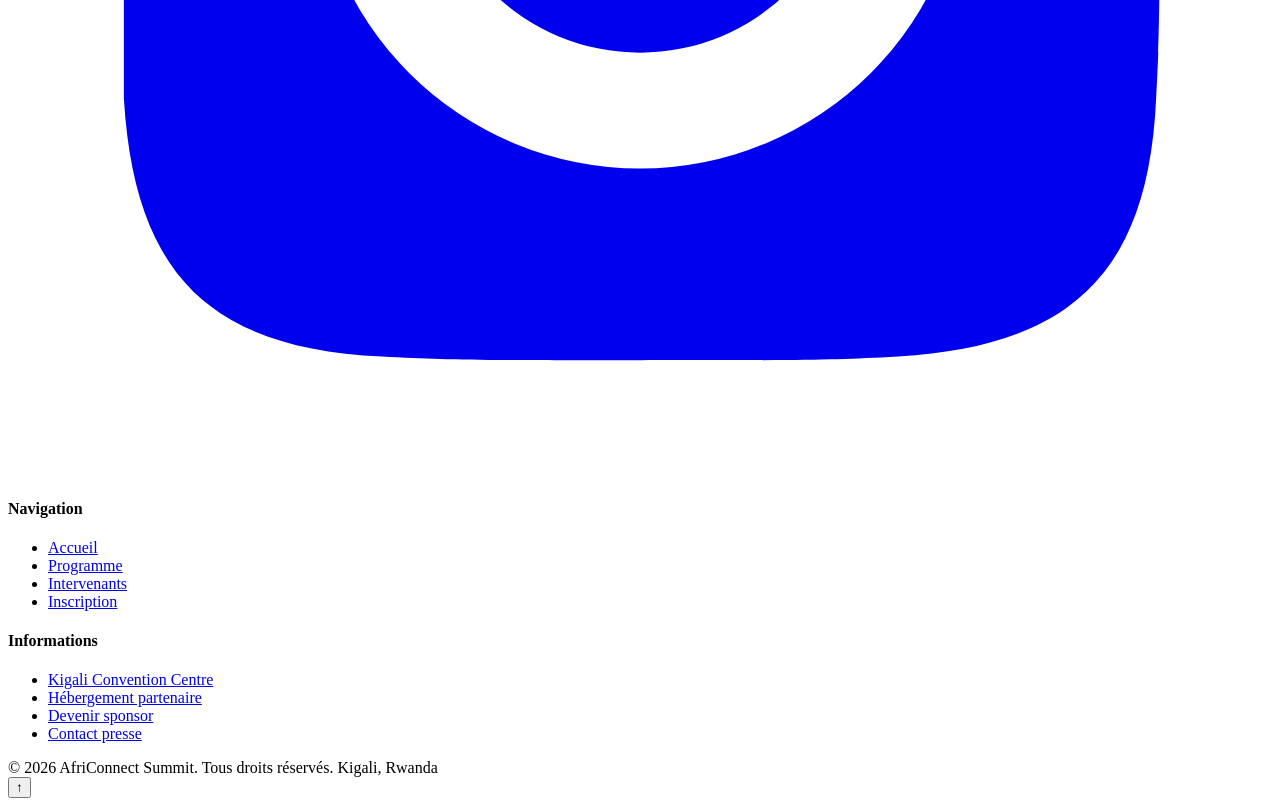
==== commit 990b380b: "fix: ajouter le script main.js manquant et corriger les chemins/casse des fichiers HTML" ====
--- a/index.html
+++ b/index.html
@@ -24,7 +24,7 @@
       <li><a href="index.html" class="active">Accueil</a></li>
       <li><a href="programme.html">Programme</a></li>
       <li><a href="intervenants.html">Intervenants</a></li>
-      <li><a href="Contact.html">Contact</a></li>
+      <li><a href="contact.html">Contact</a></li>
     </ul>
     <div class="nav-right">
       <button class="theme-toggle" id="themeToggle" aria-label="Changer de thème"></button>
@@ -250,6 +250,7 @@
 </html> -->
 
     <script src="js/main.js"></script>
+    
 </body>
 
 </html>
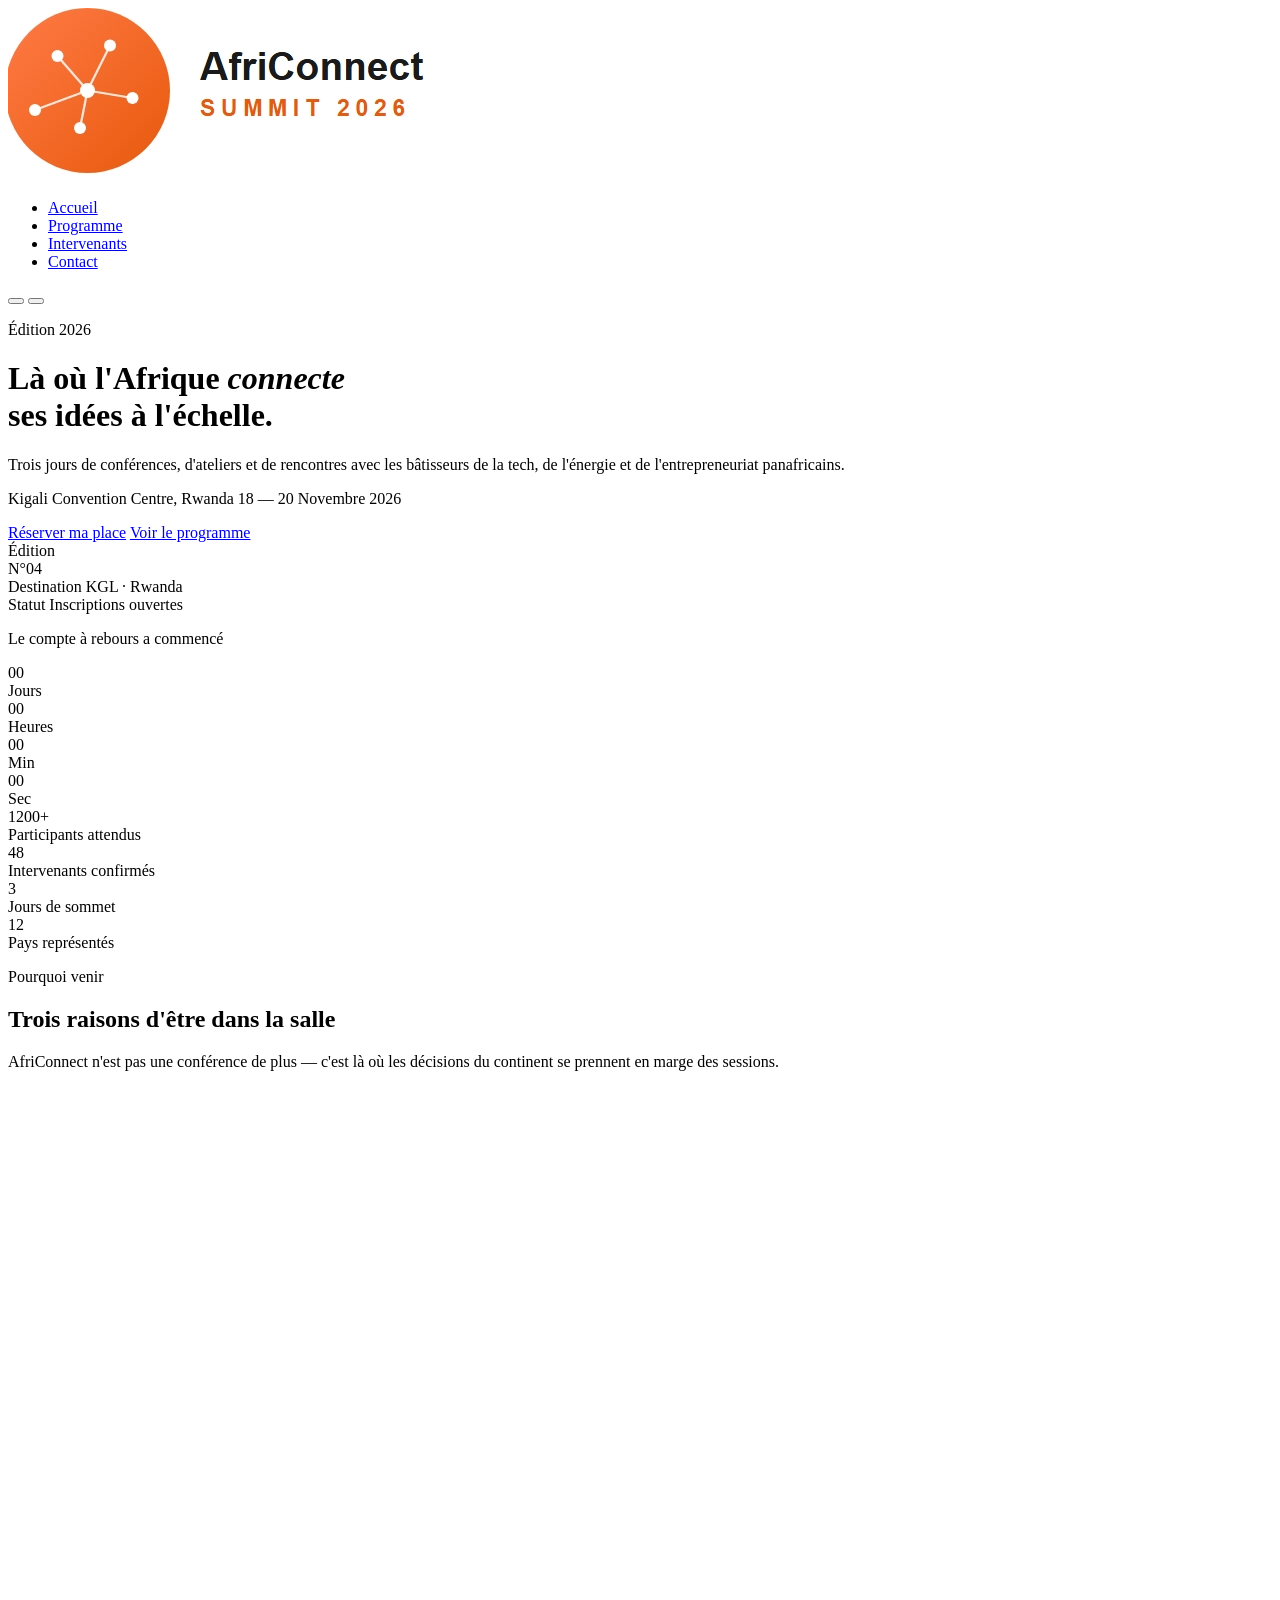
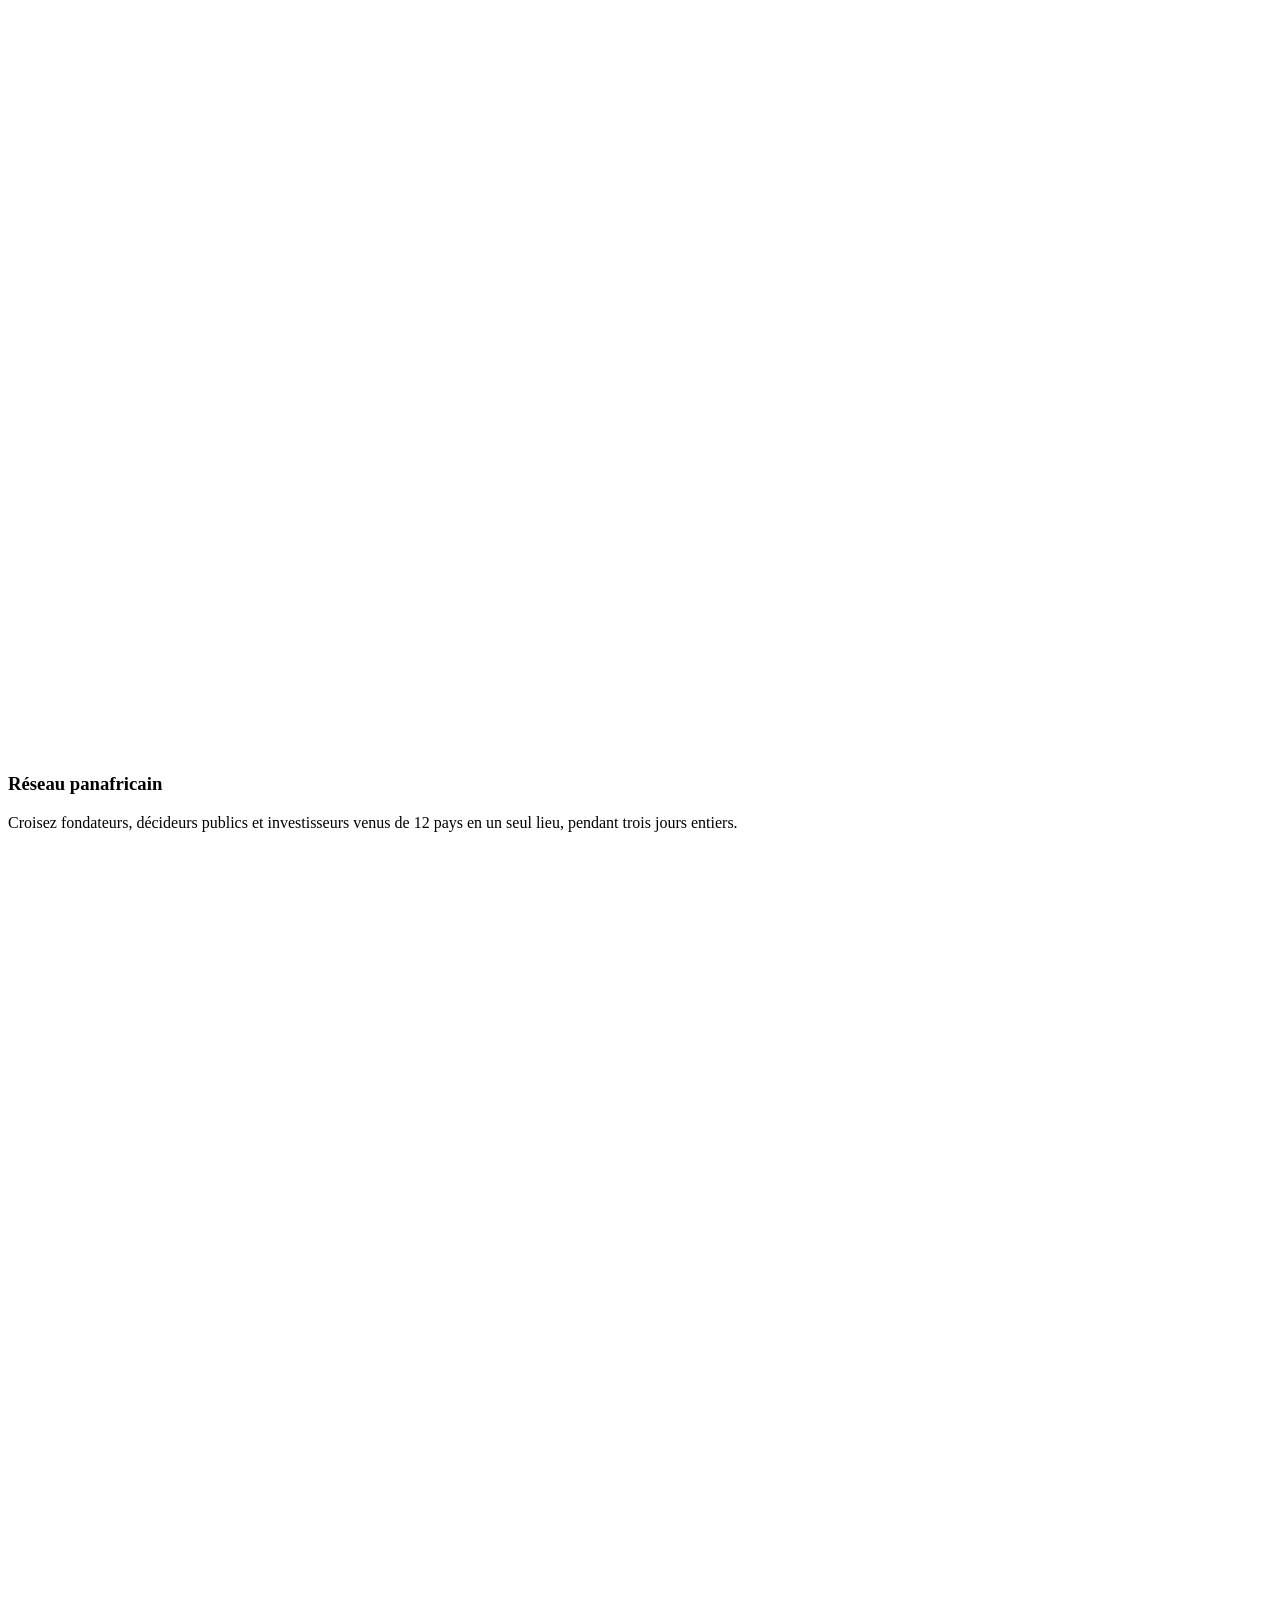
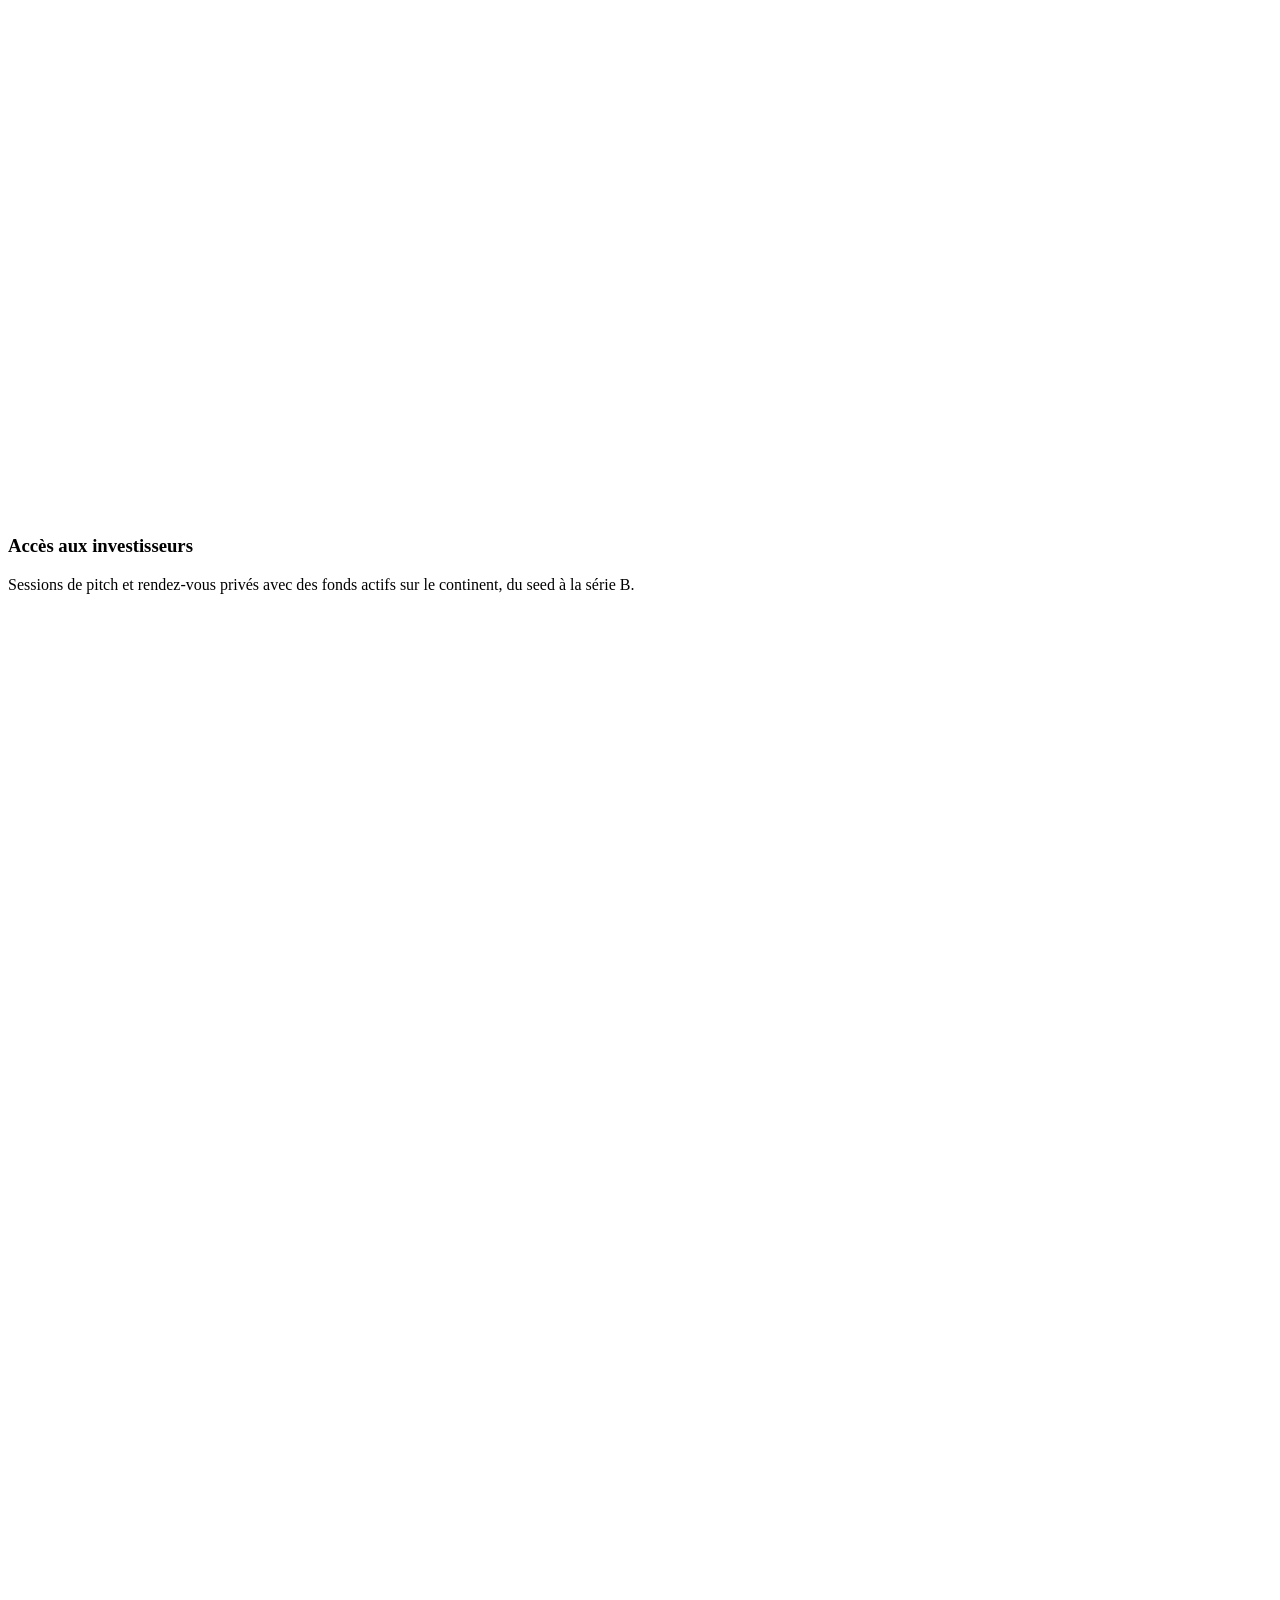
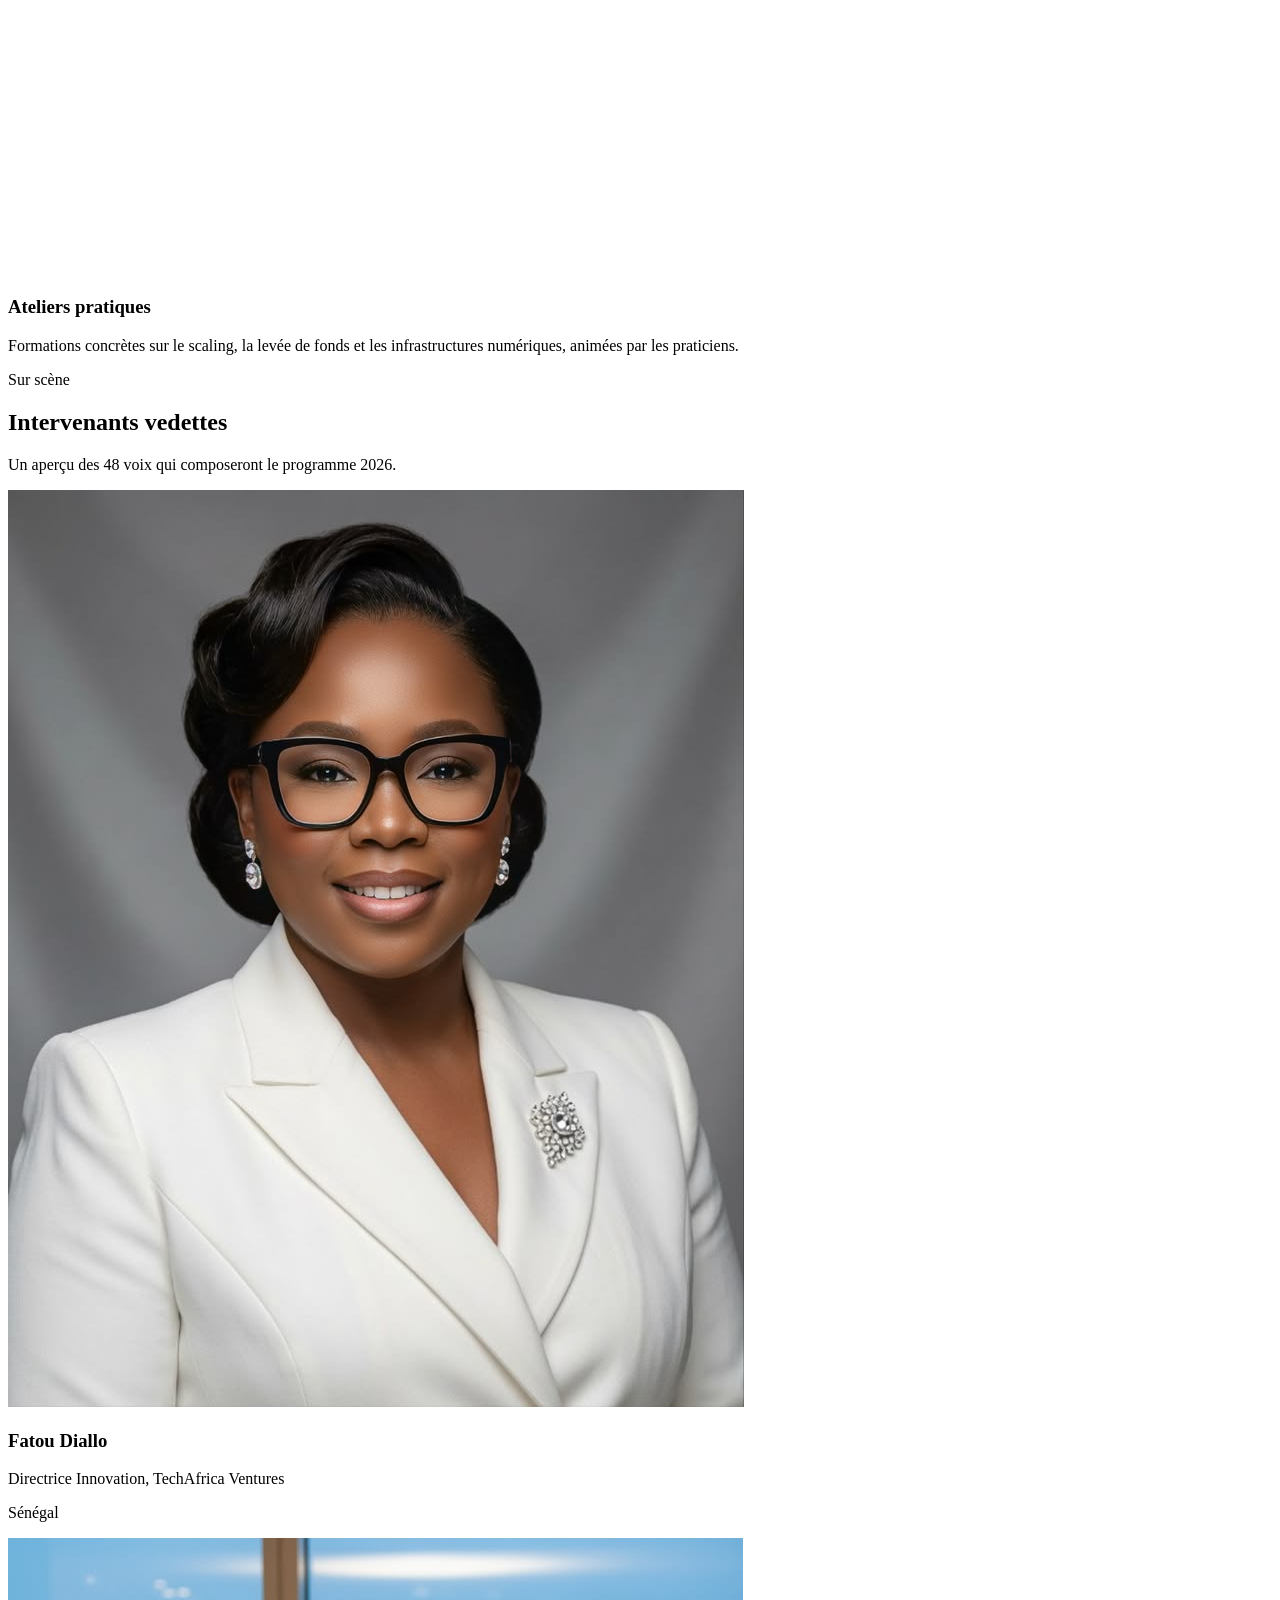
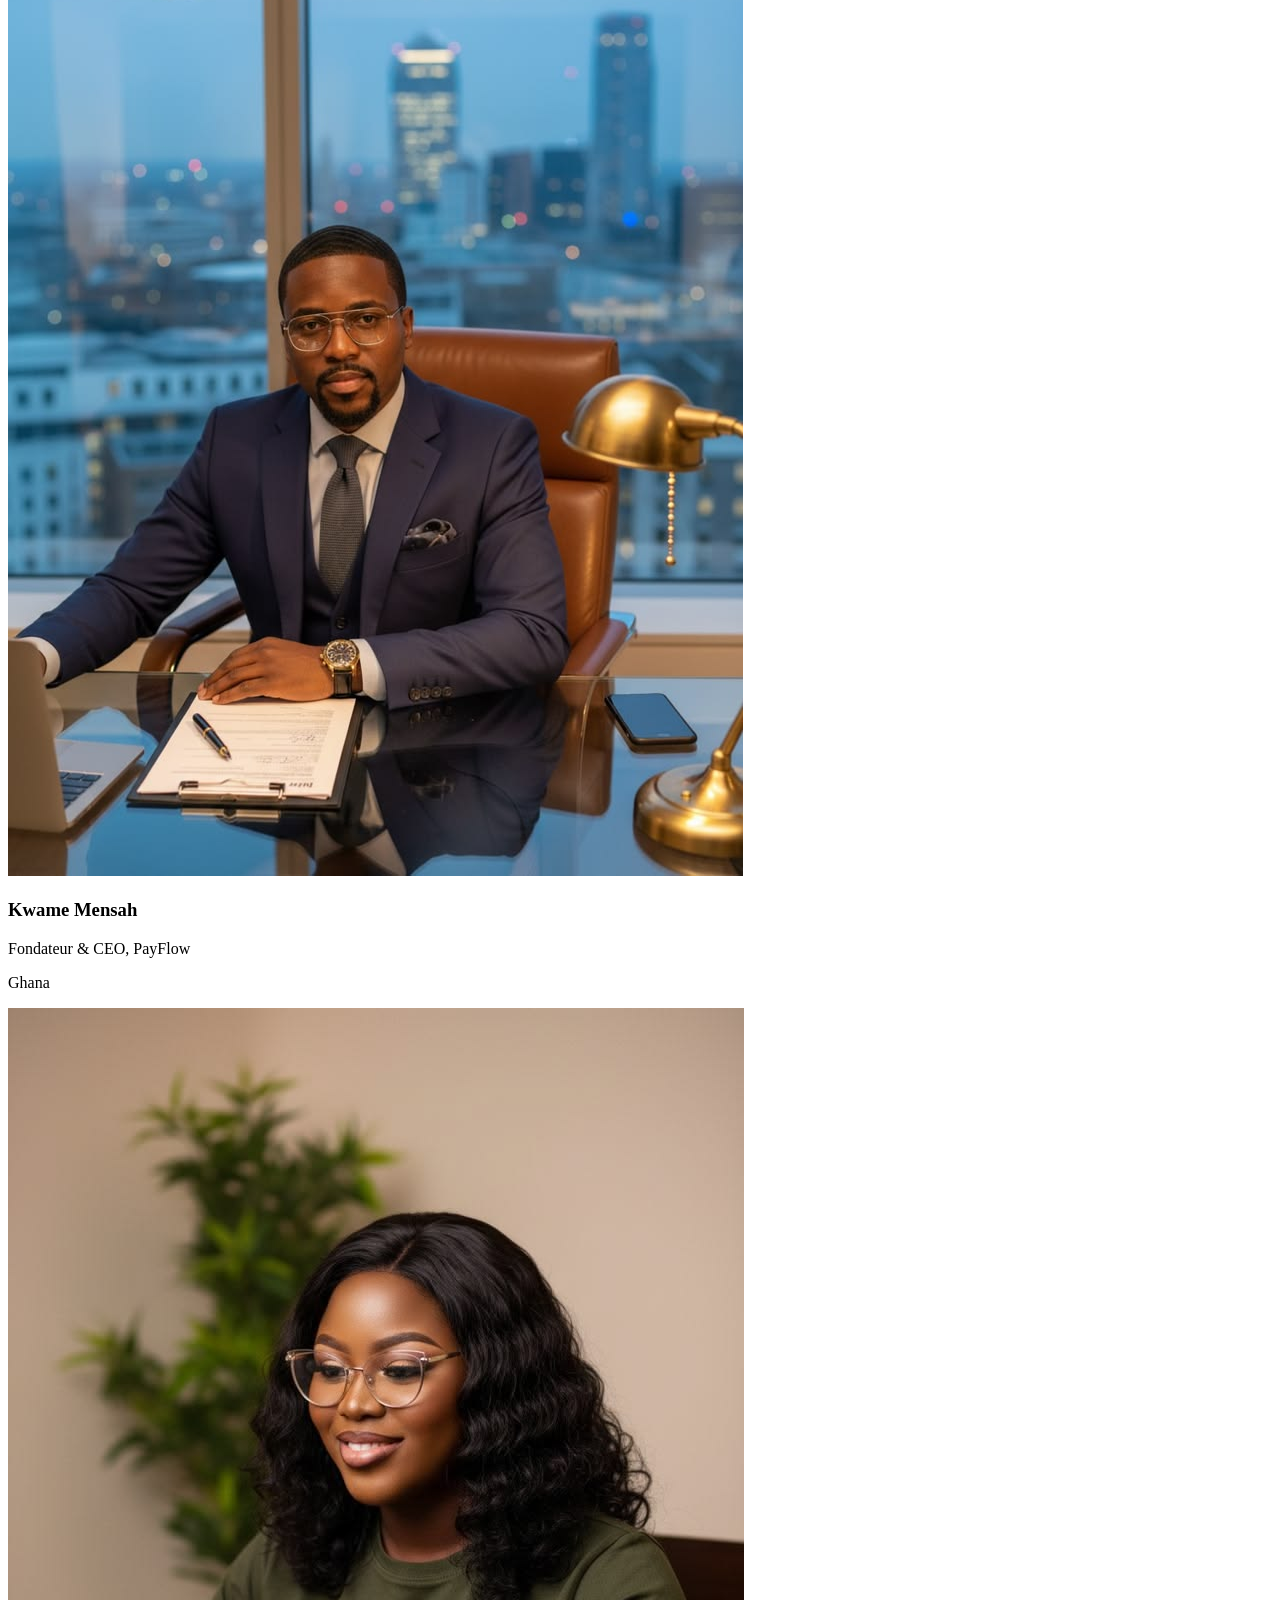
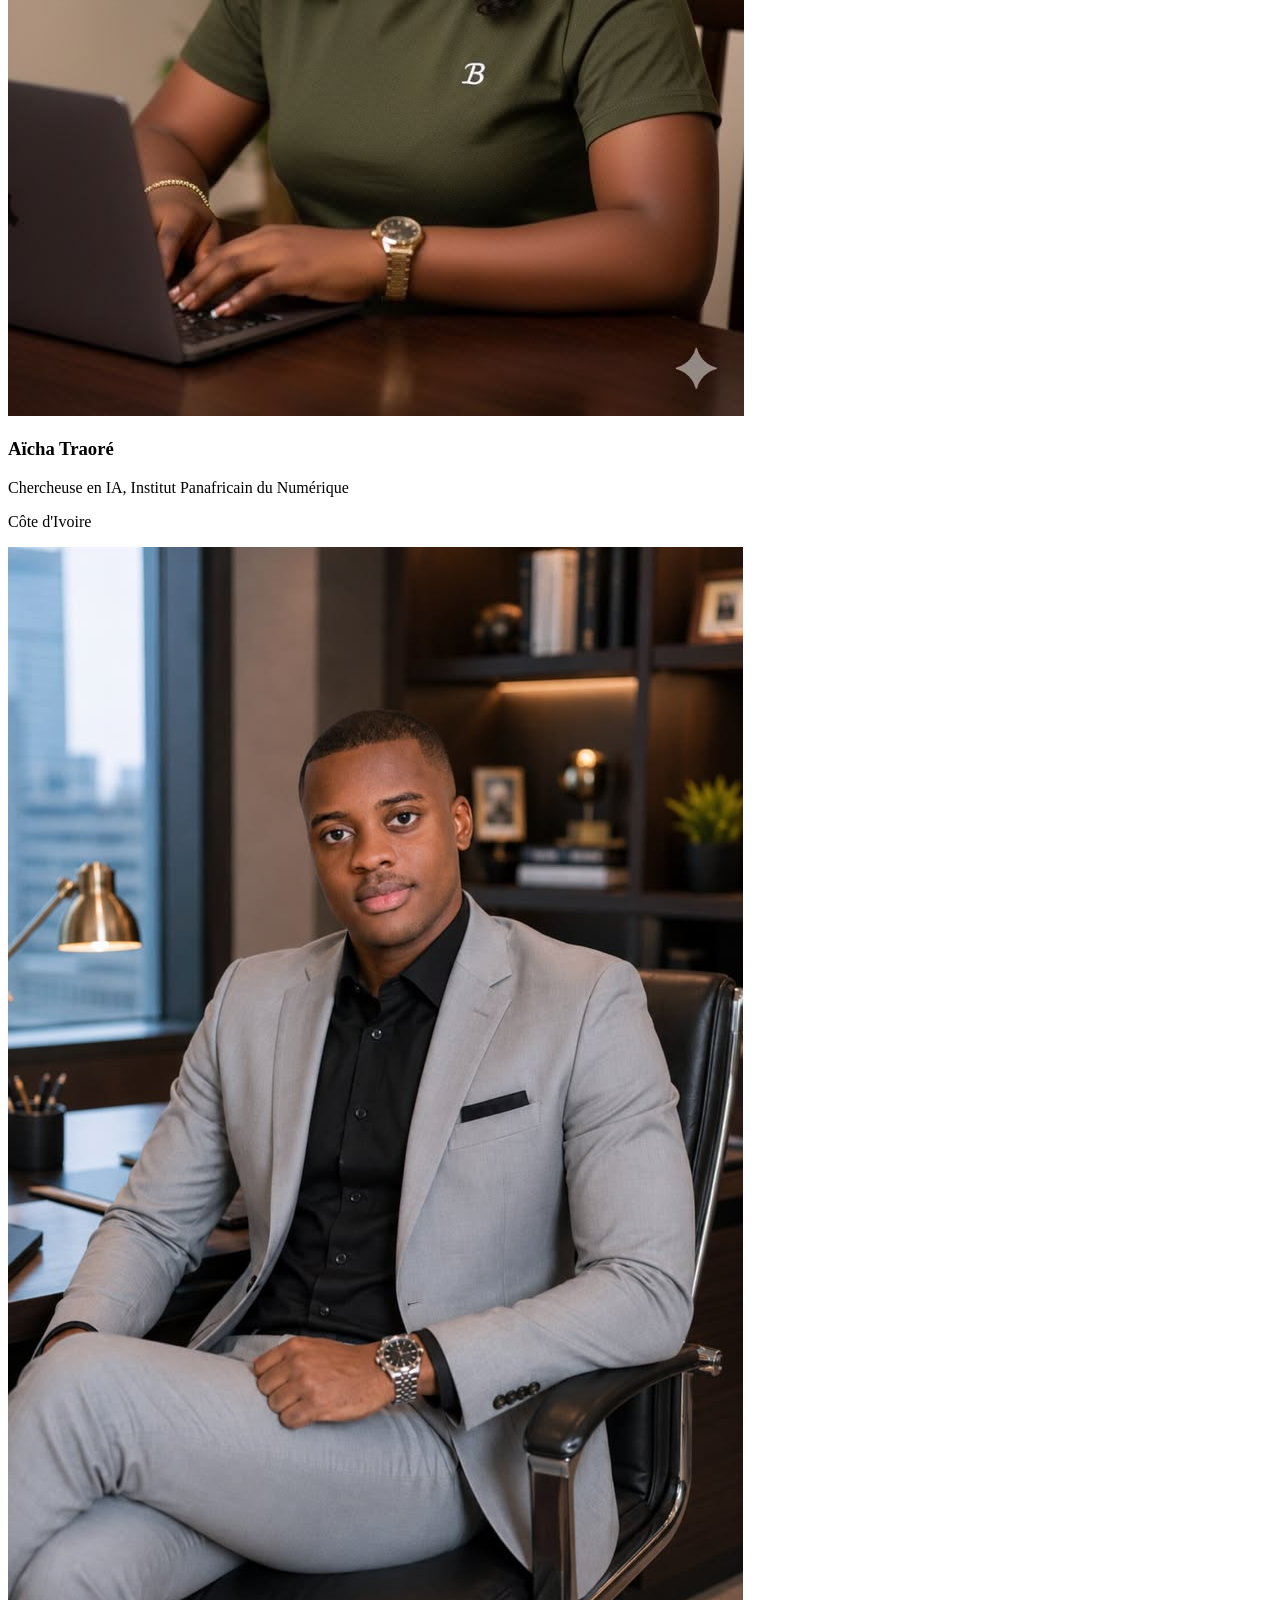
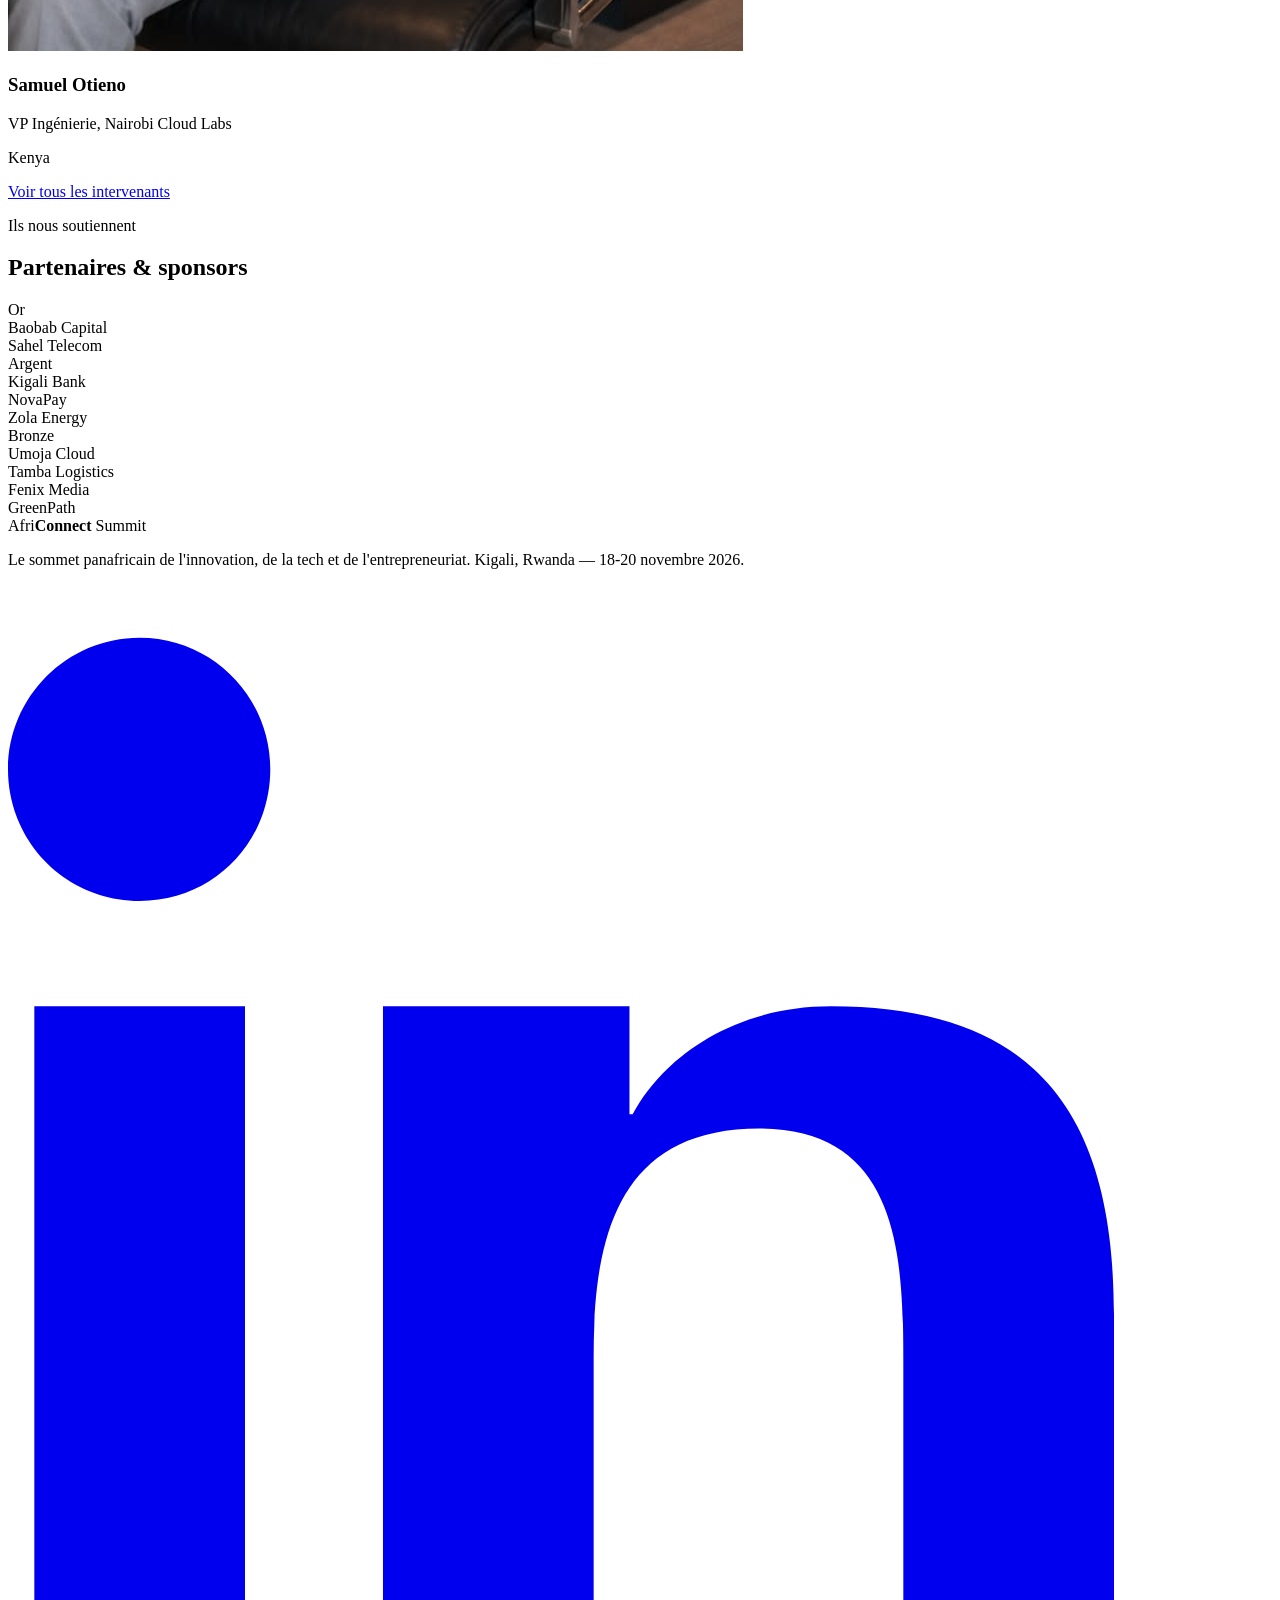
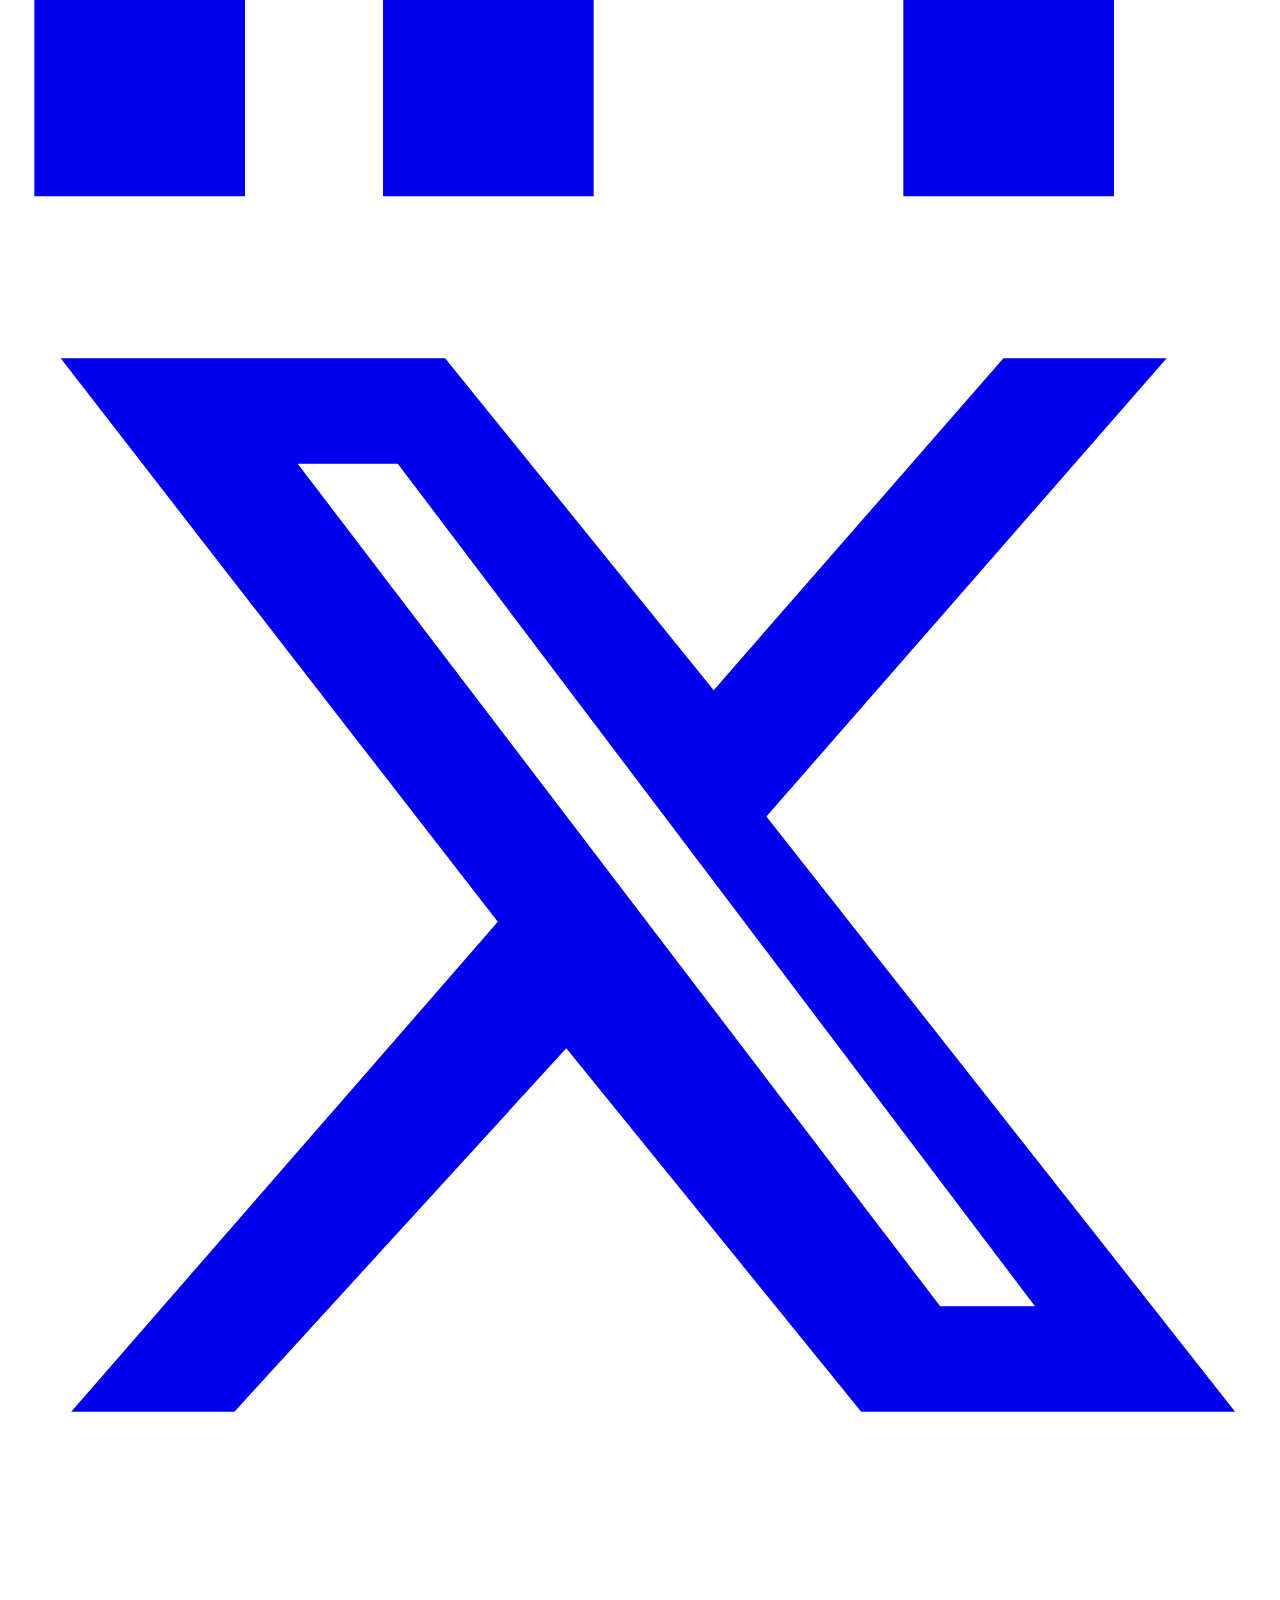
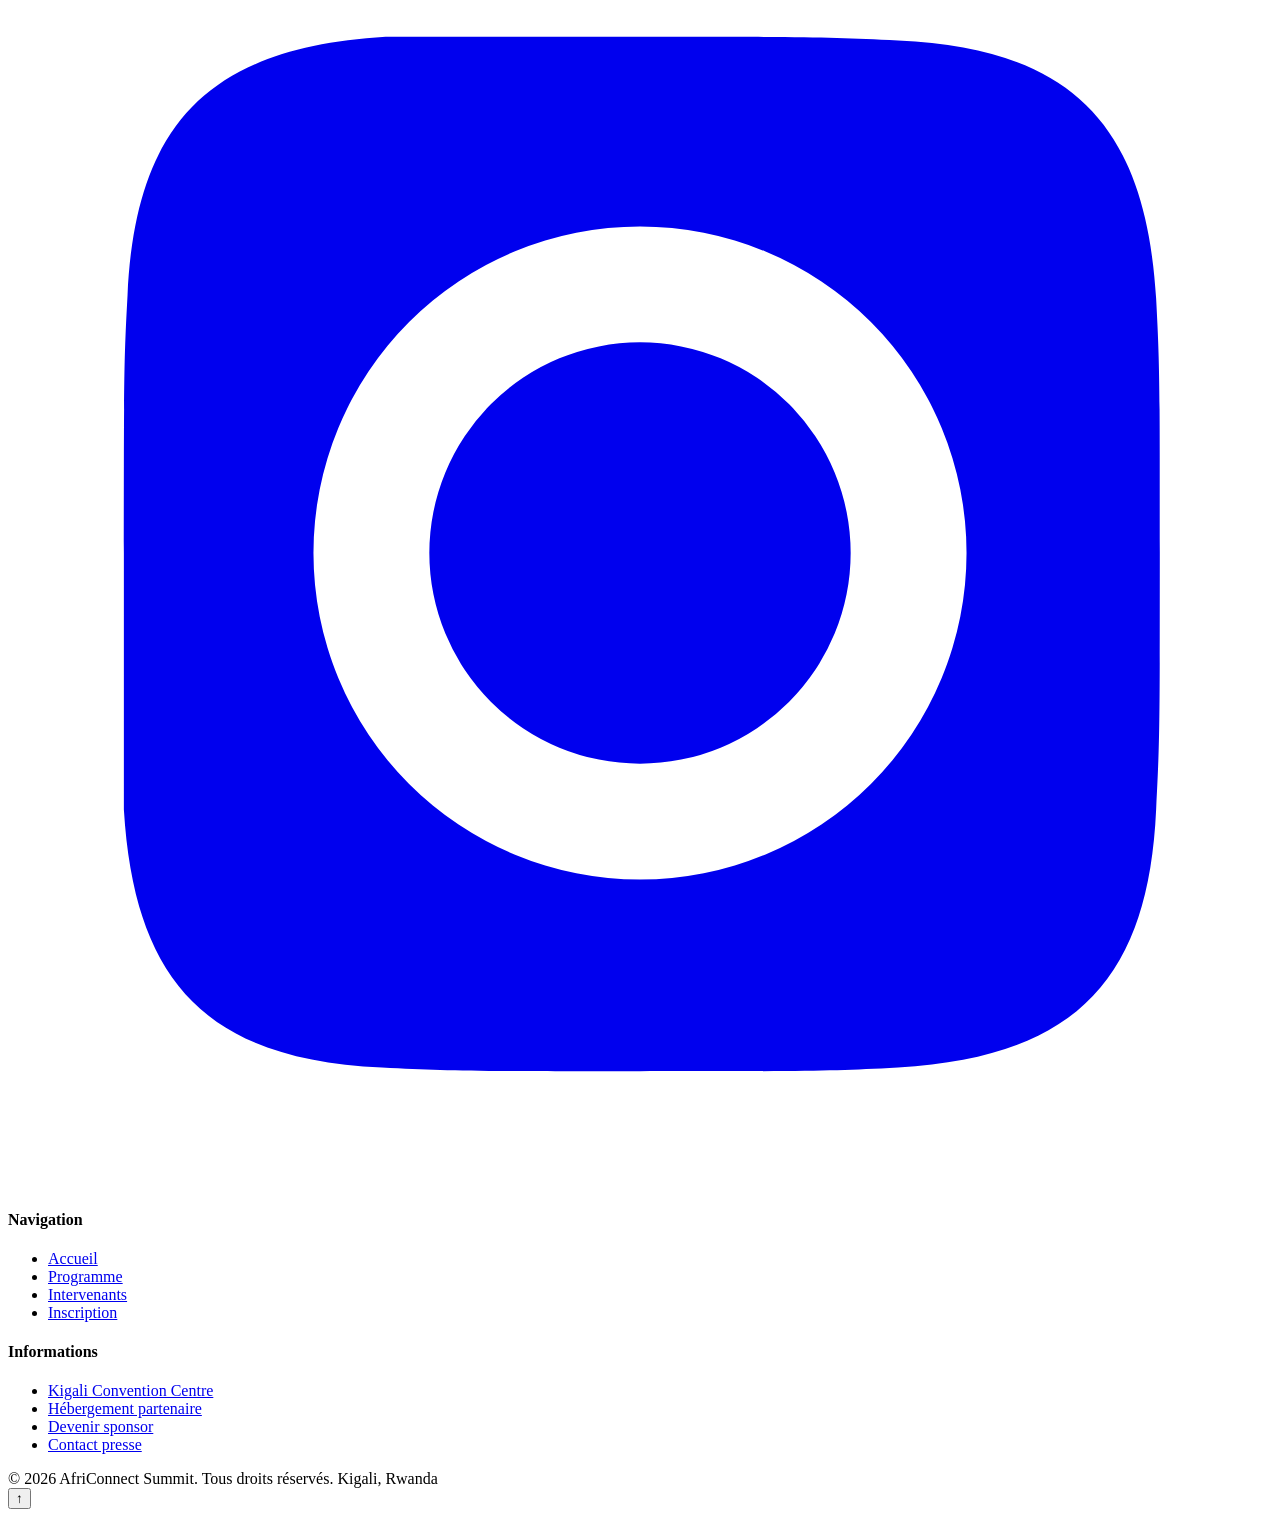
==== commit 4908c64e: "docs: ajouter le README du projet" ====
--- a/index.html
+++ b/index.html
@@ -131,15 +131,17 @@
     </div>
     <div class="speakers-grid">
       <div class="speaker-card reveal">
-        <div class="speaker-photo" style="background:var(--gold)">AD</div>
-        <div class="speaker-info">
-          <h3>Amara Diallo</h3>
+        <!-- <div class="speaker-photo" style="background:var(--gold)">AD</div> -->
+         <img src="images/image9.jpg" alt="">
+        <div class="speaker-info">
+          <h3>Fatou Diallo</h3>
           <p class="role">Directrice Innovation, TechAfrica Ventures</p>
           <p class="country">Sénégal</p>
         </div>
       </div>
       <div class="speaker-card reveal">
-        <div class="speaker-photo" style="background:var(--clay)">KM</div>
+        <!-- <div class="speaker-photo" style="background:var(--clay)">KM</div> -->
+         <img src="images/image6.jpg" alt="">
         <div class="speaker-info">
           <h3>Kwame Mensah</h3>
           <p class="role">Fondateur &amp; CEO, PayFlow</p>
@@ -147,7 +149,8 @@
         </div>
       </div>
       <div class="speaker-card reveal">
-        <div class="speaker-photo" style="background:var(--teal)">AT</div>
+        <!-- <div class="speaker-photo" style="background:var(--teal)">AT</div> -->
+         <img src="images/image2.jpg" alt="">
         <div class="speaker-info">
           <h3>Aïcha Traoré</h3>
           <p class="role">Chercheuse en IA, Institut Panafricain du Numérique</p>
@@ -155,7 +158,8 @@
         </div>
       </div>
       <div class="speaker-card reveal">
-        <div class="speaker-photo" style="background:#8A6BB0">SO</div>
+        <!-- <div class="speaker-photo" style="background:#8A6BB0">SO</div> -->
+         <img src="images/image7.jpg" alt="">
         <div class="speaker-info">
           <h3>Samuel Otieno</h3>
           <p class="role">VP Ingénierie, Nairobi Cloud Labs</p>
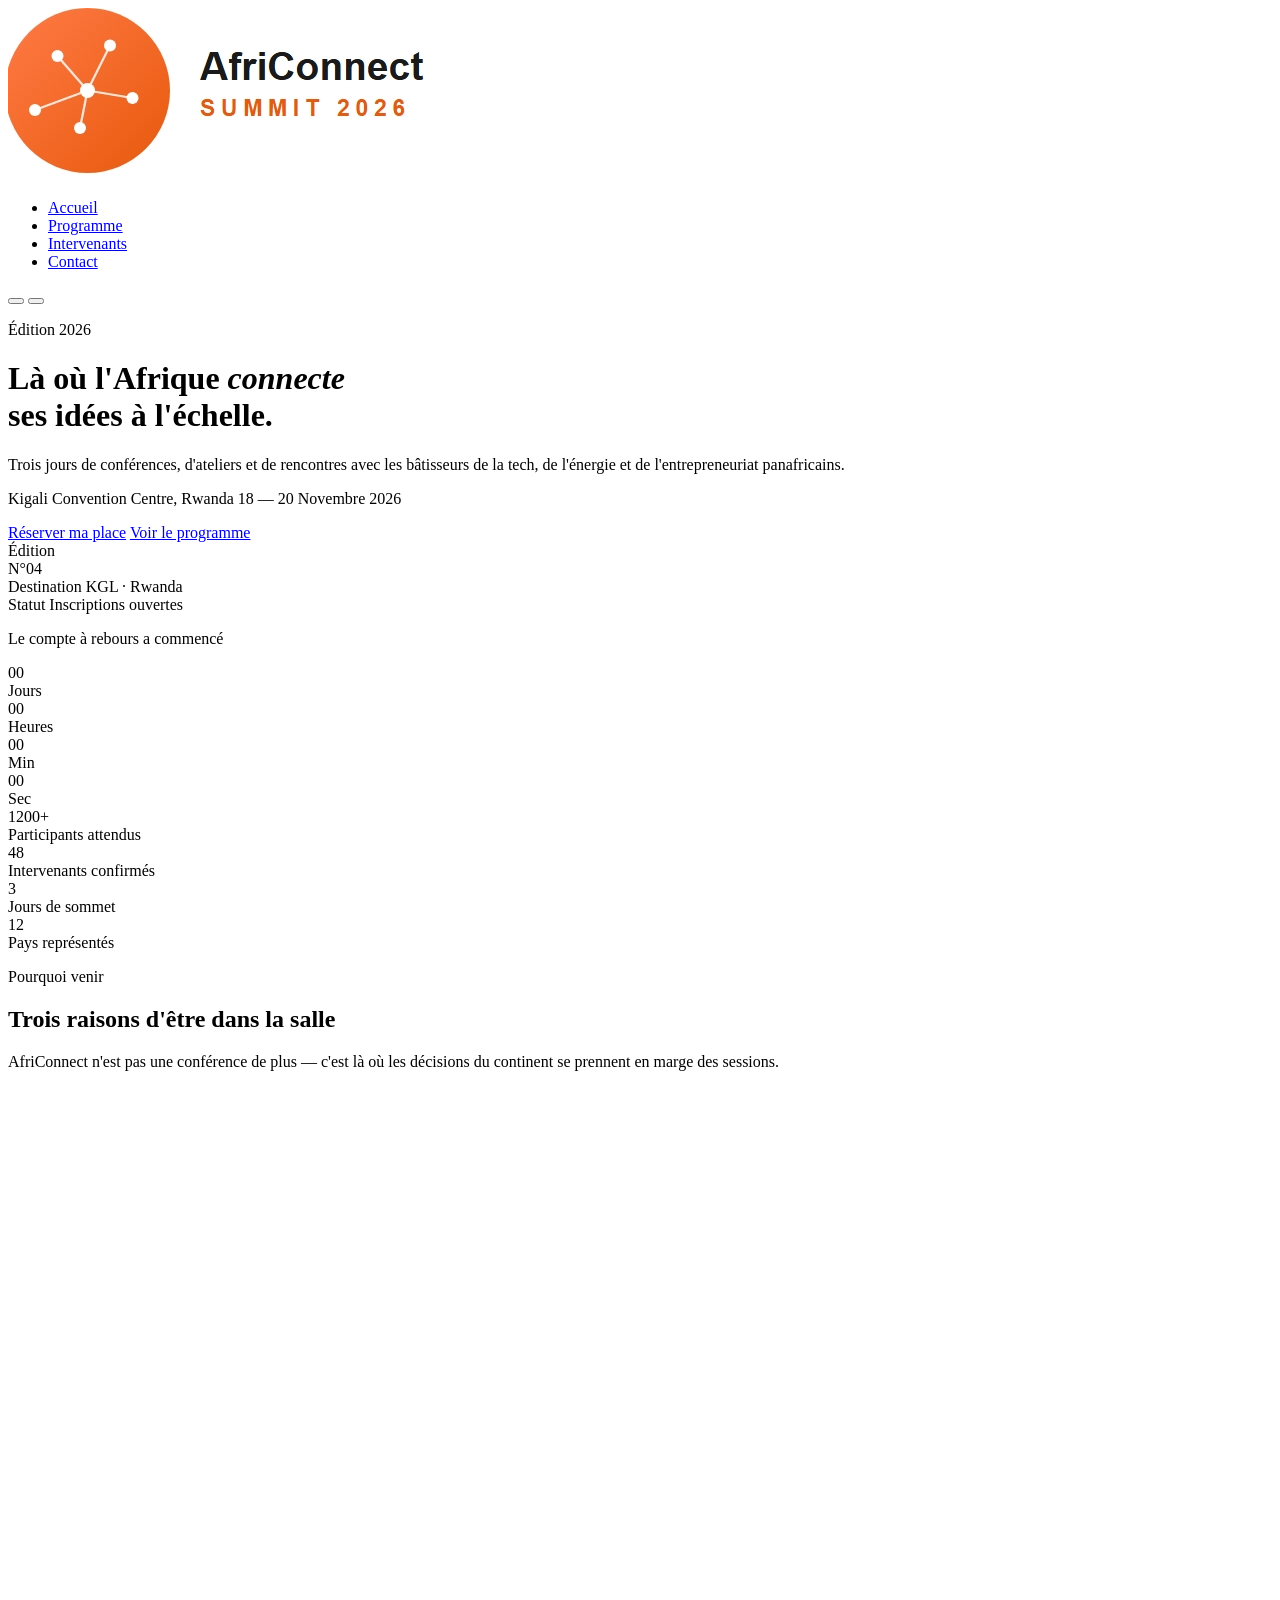
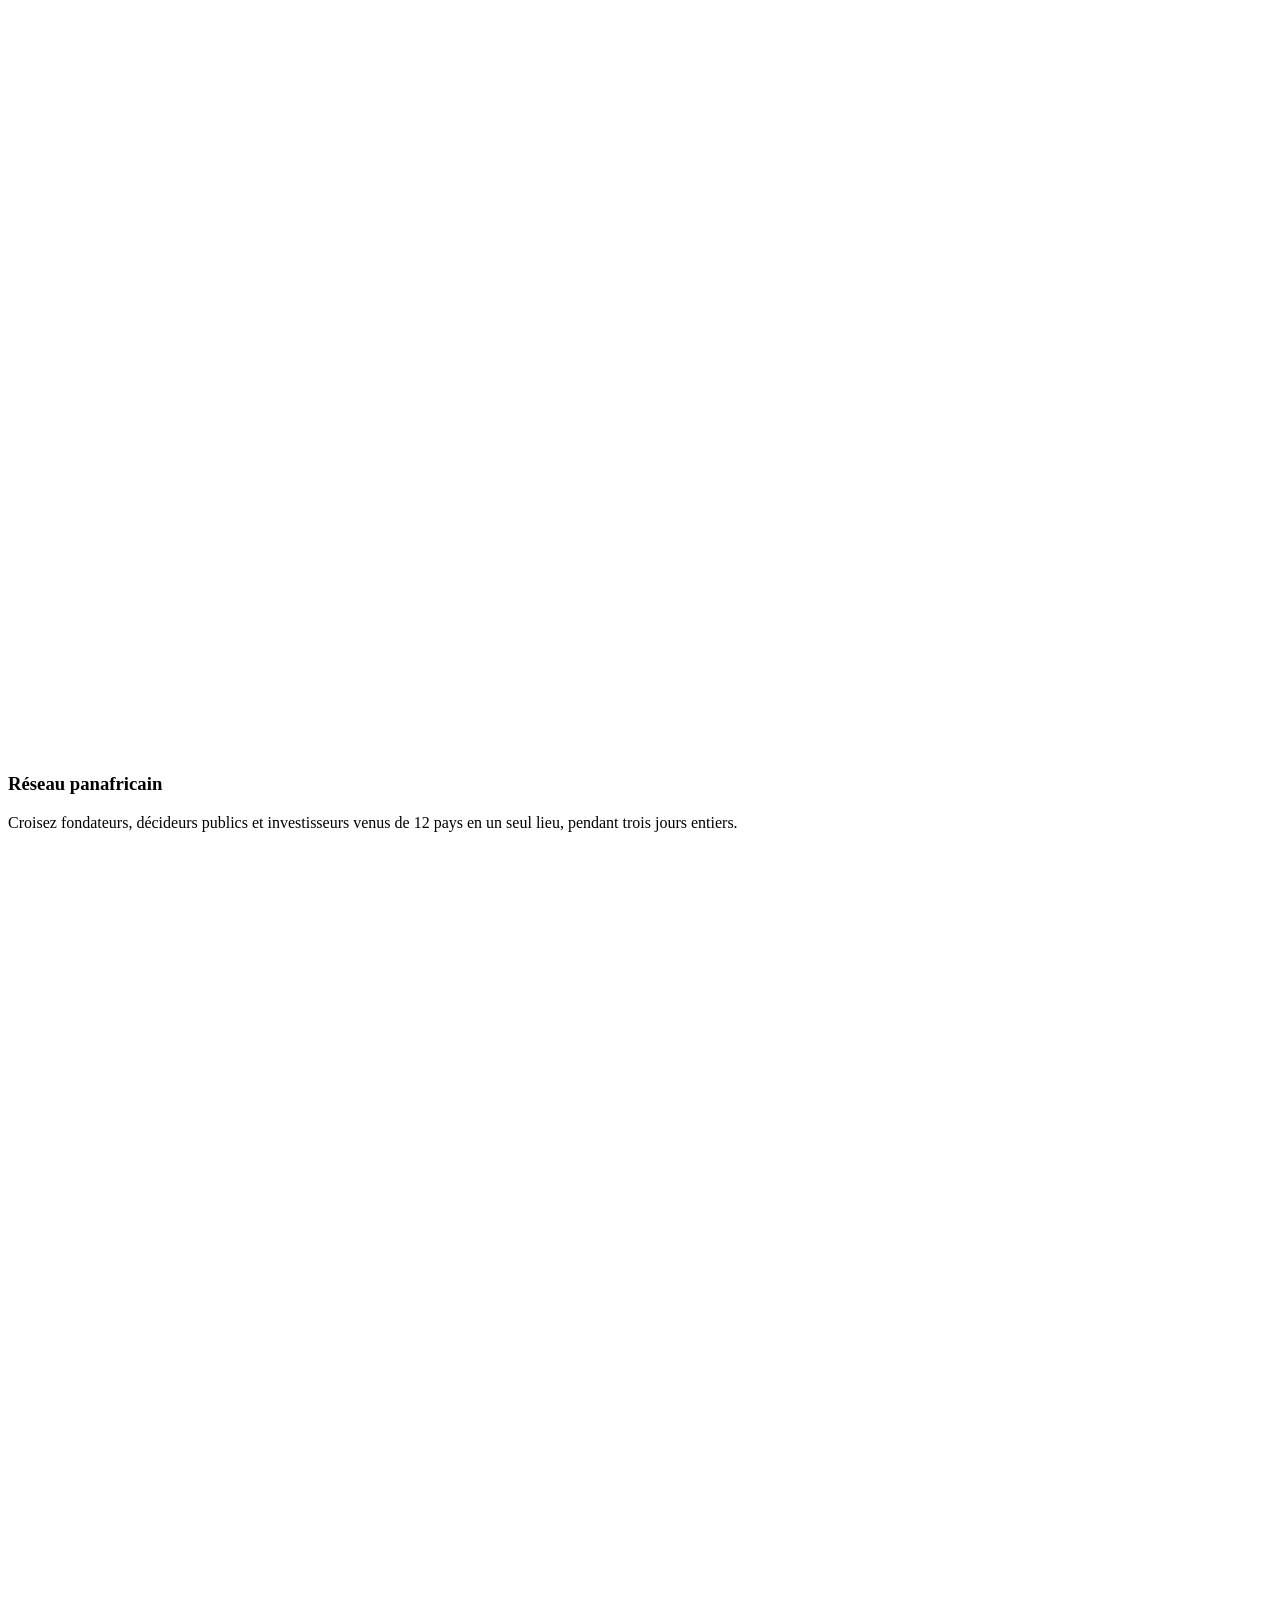
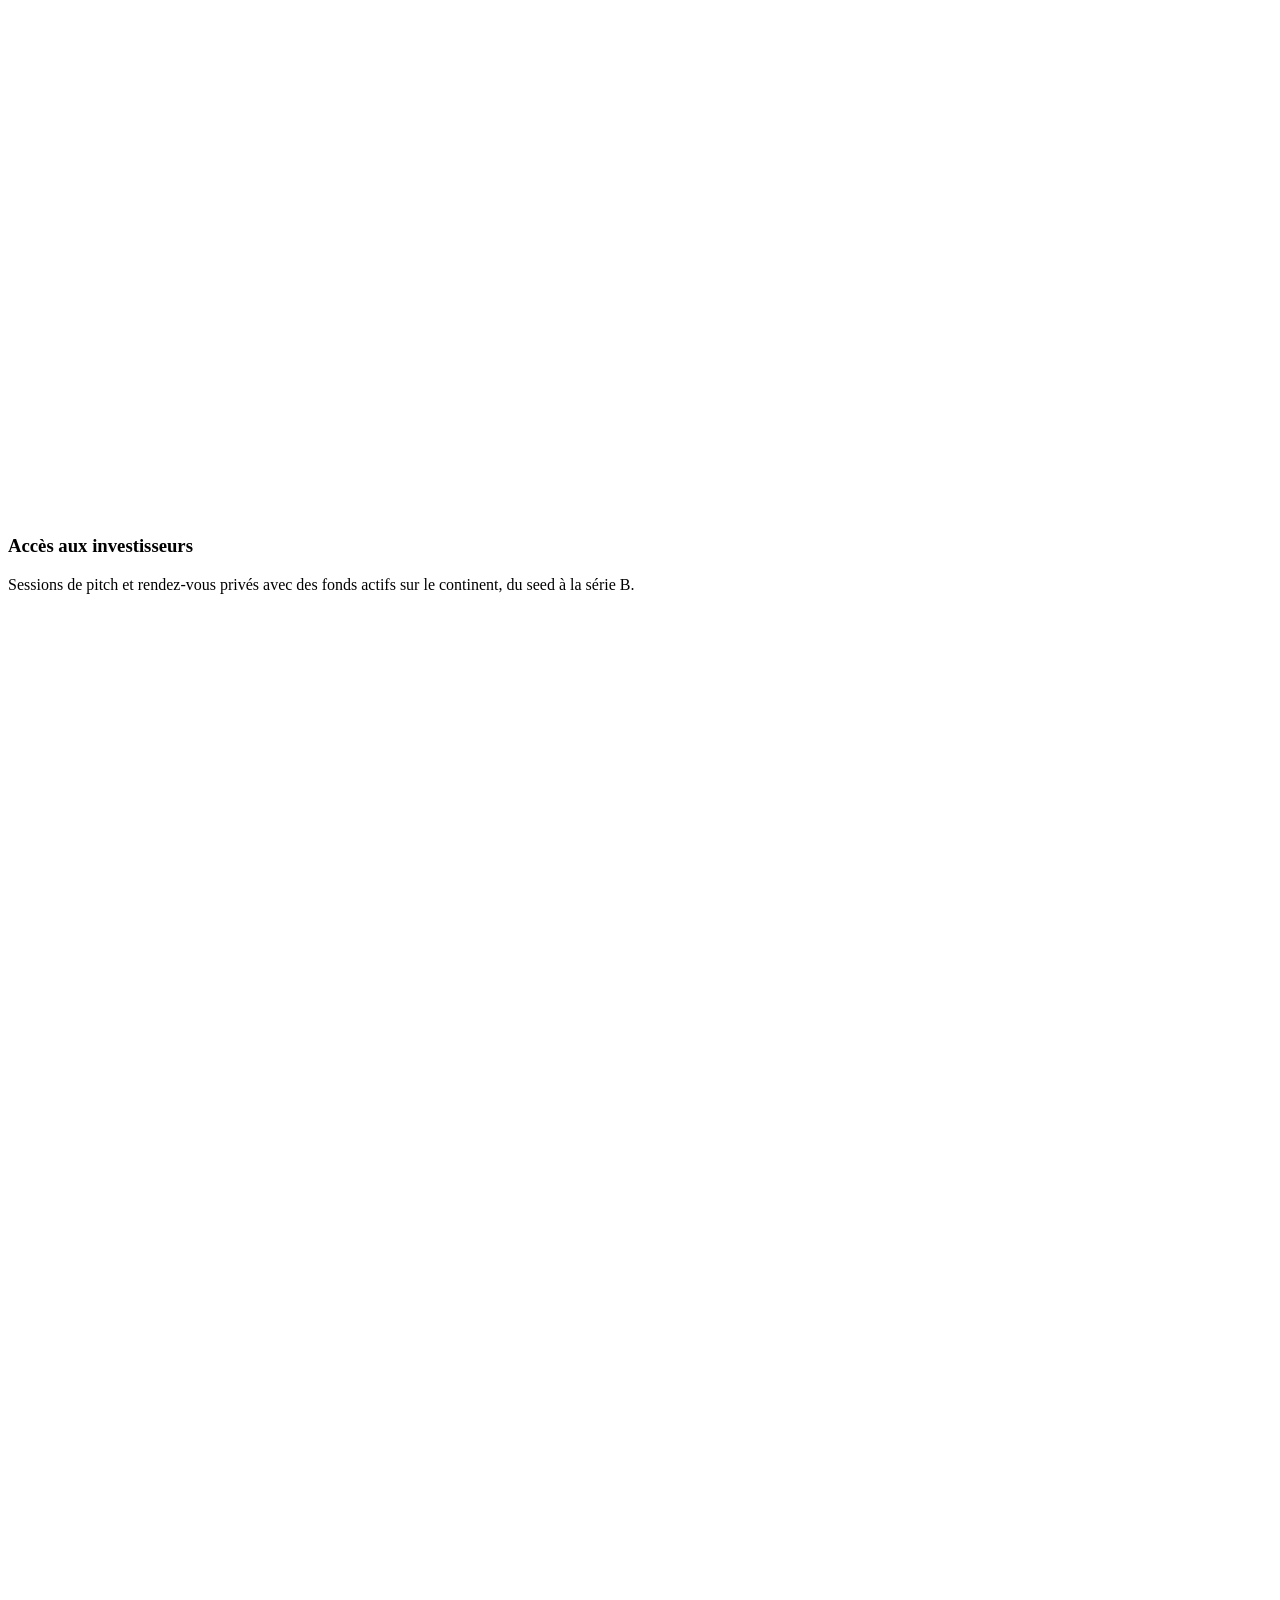
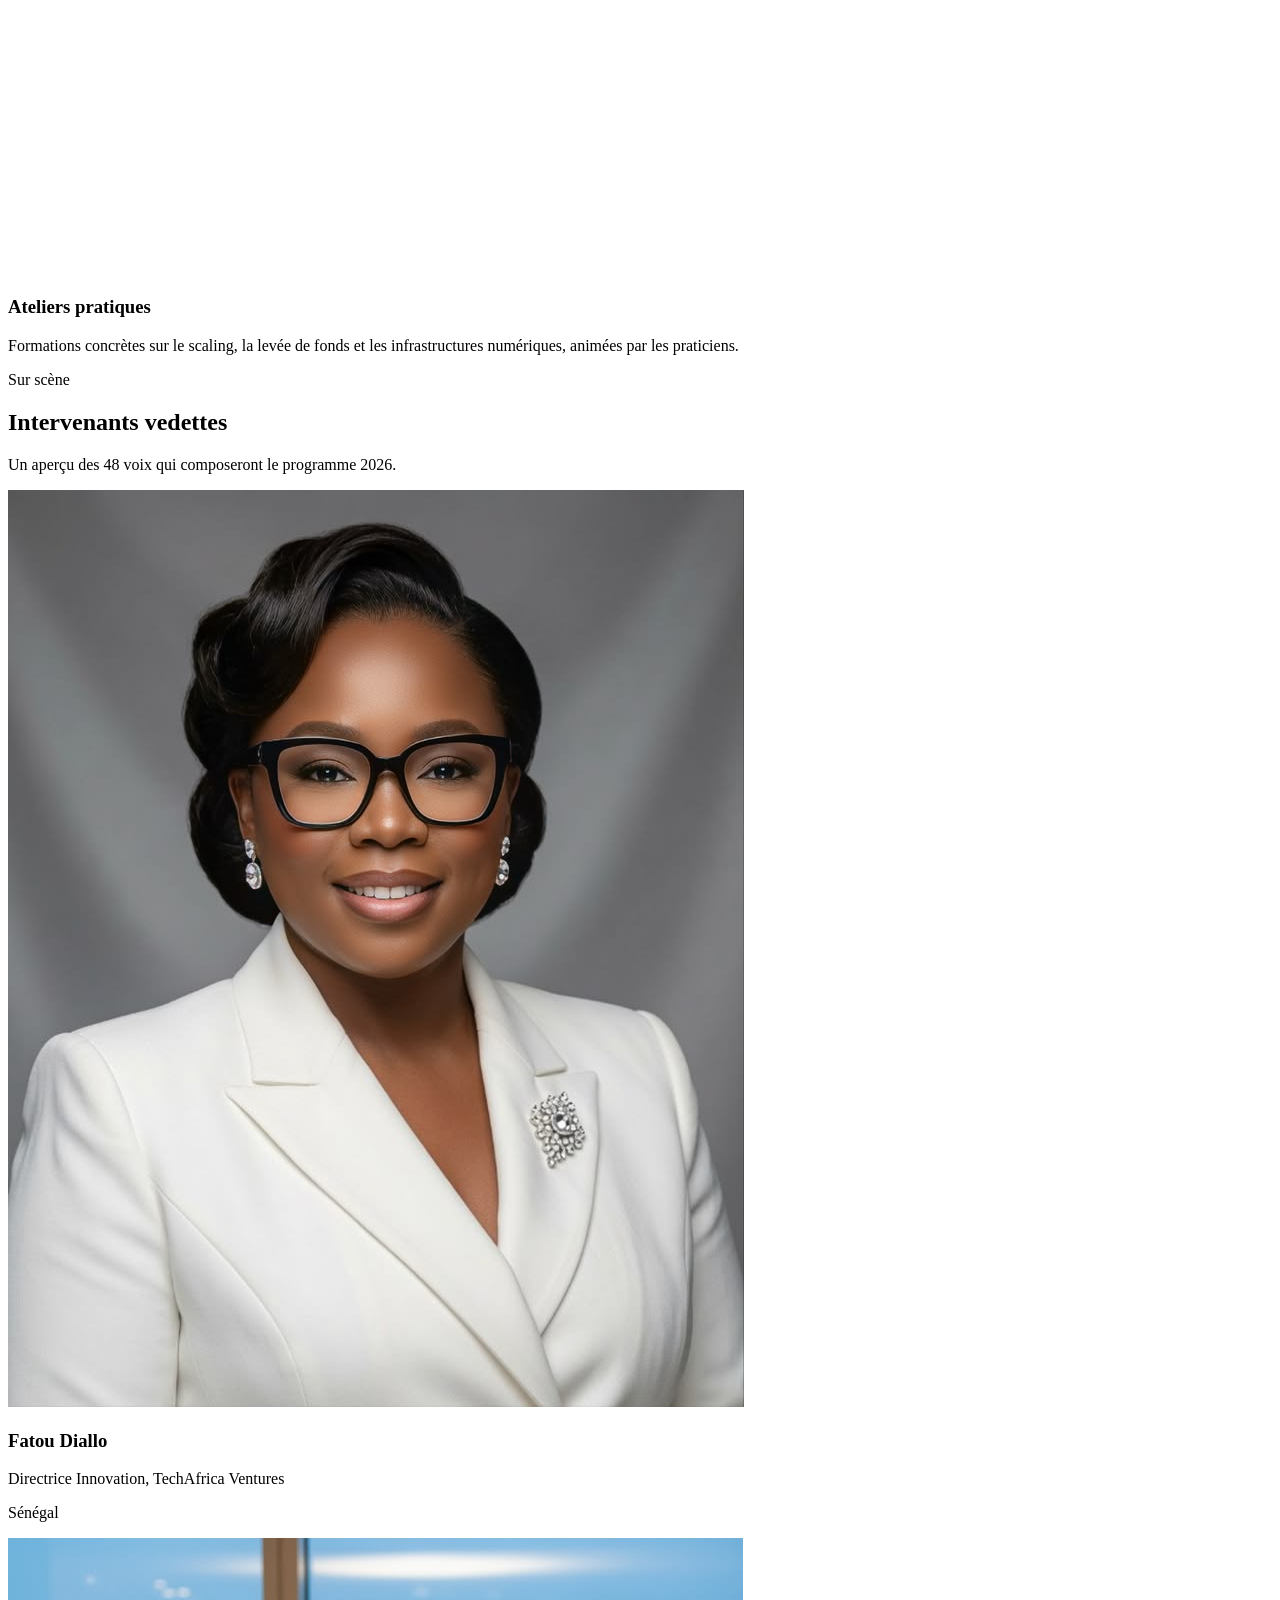
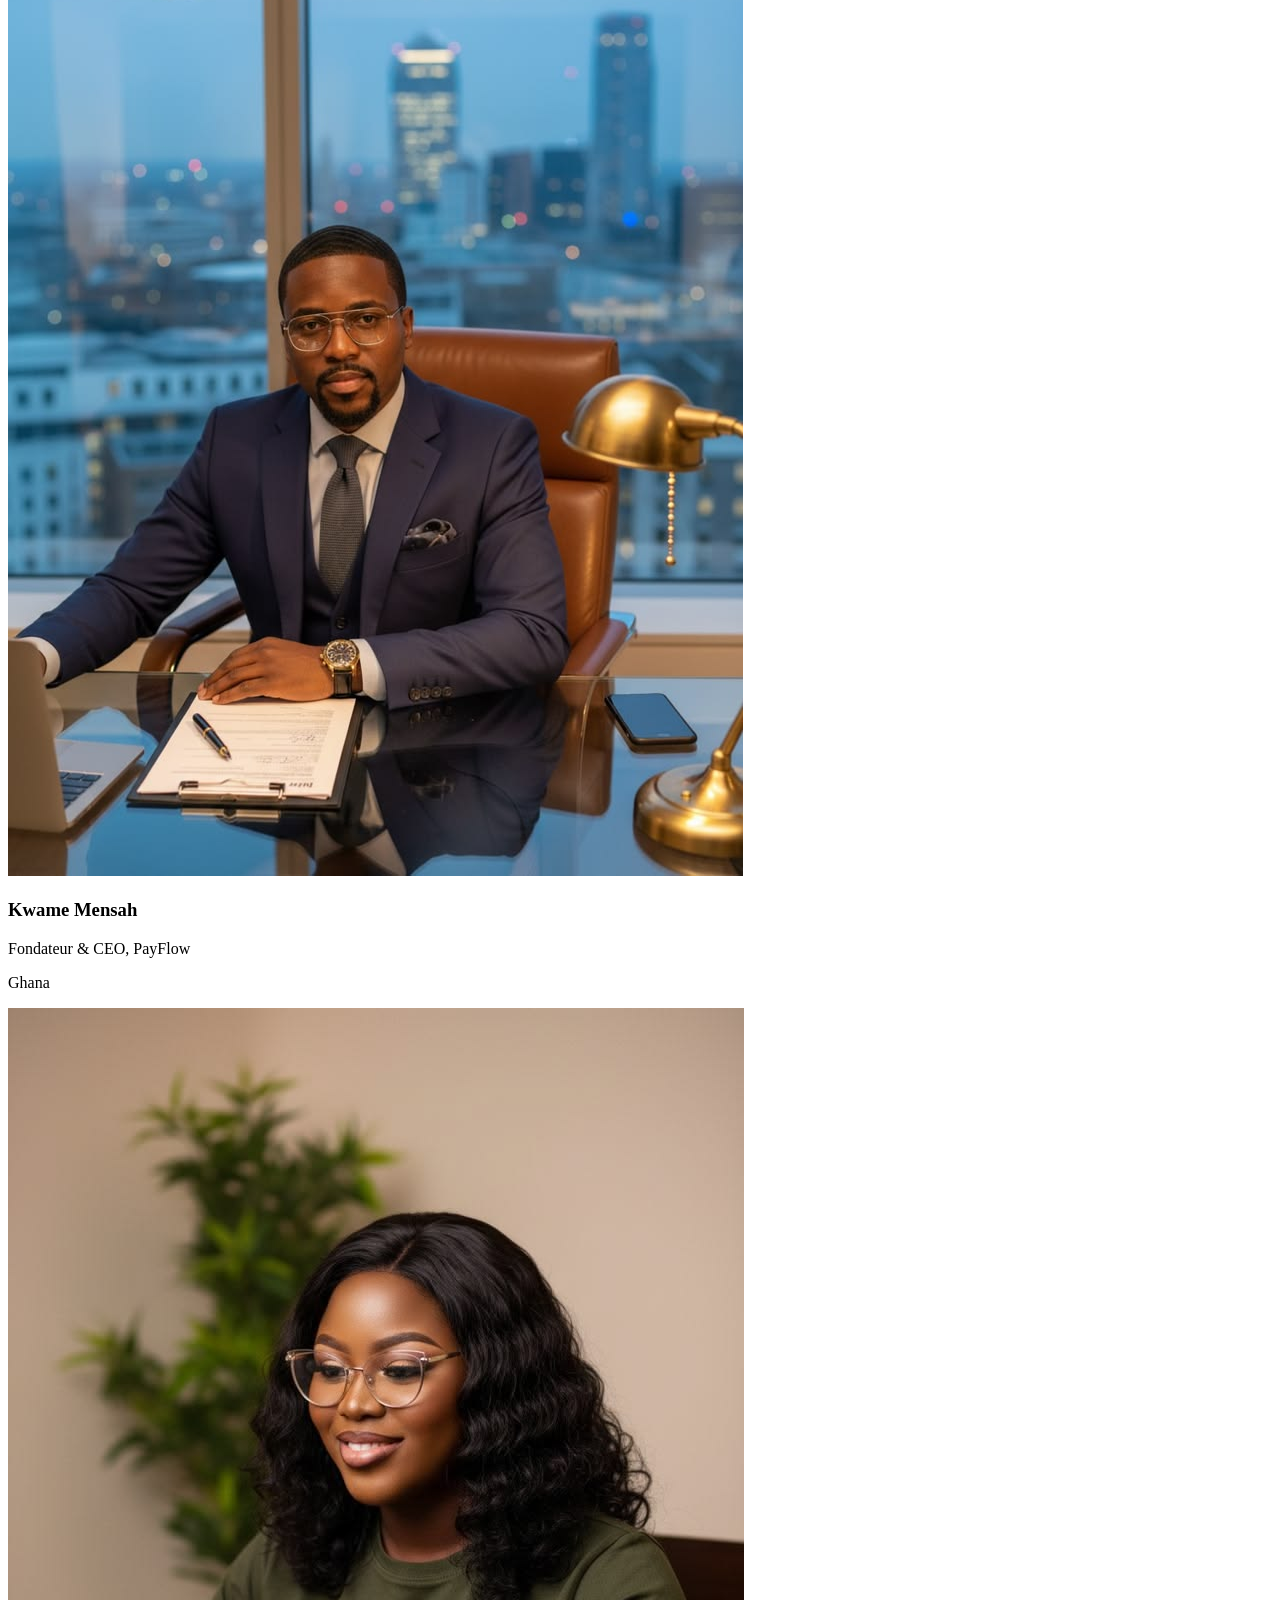
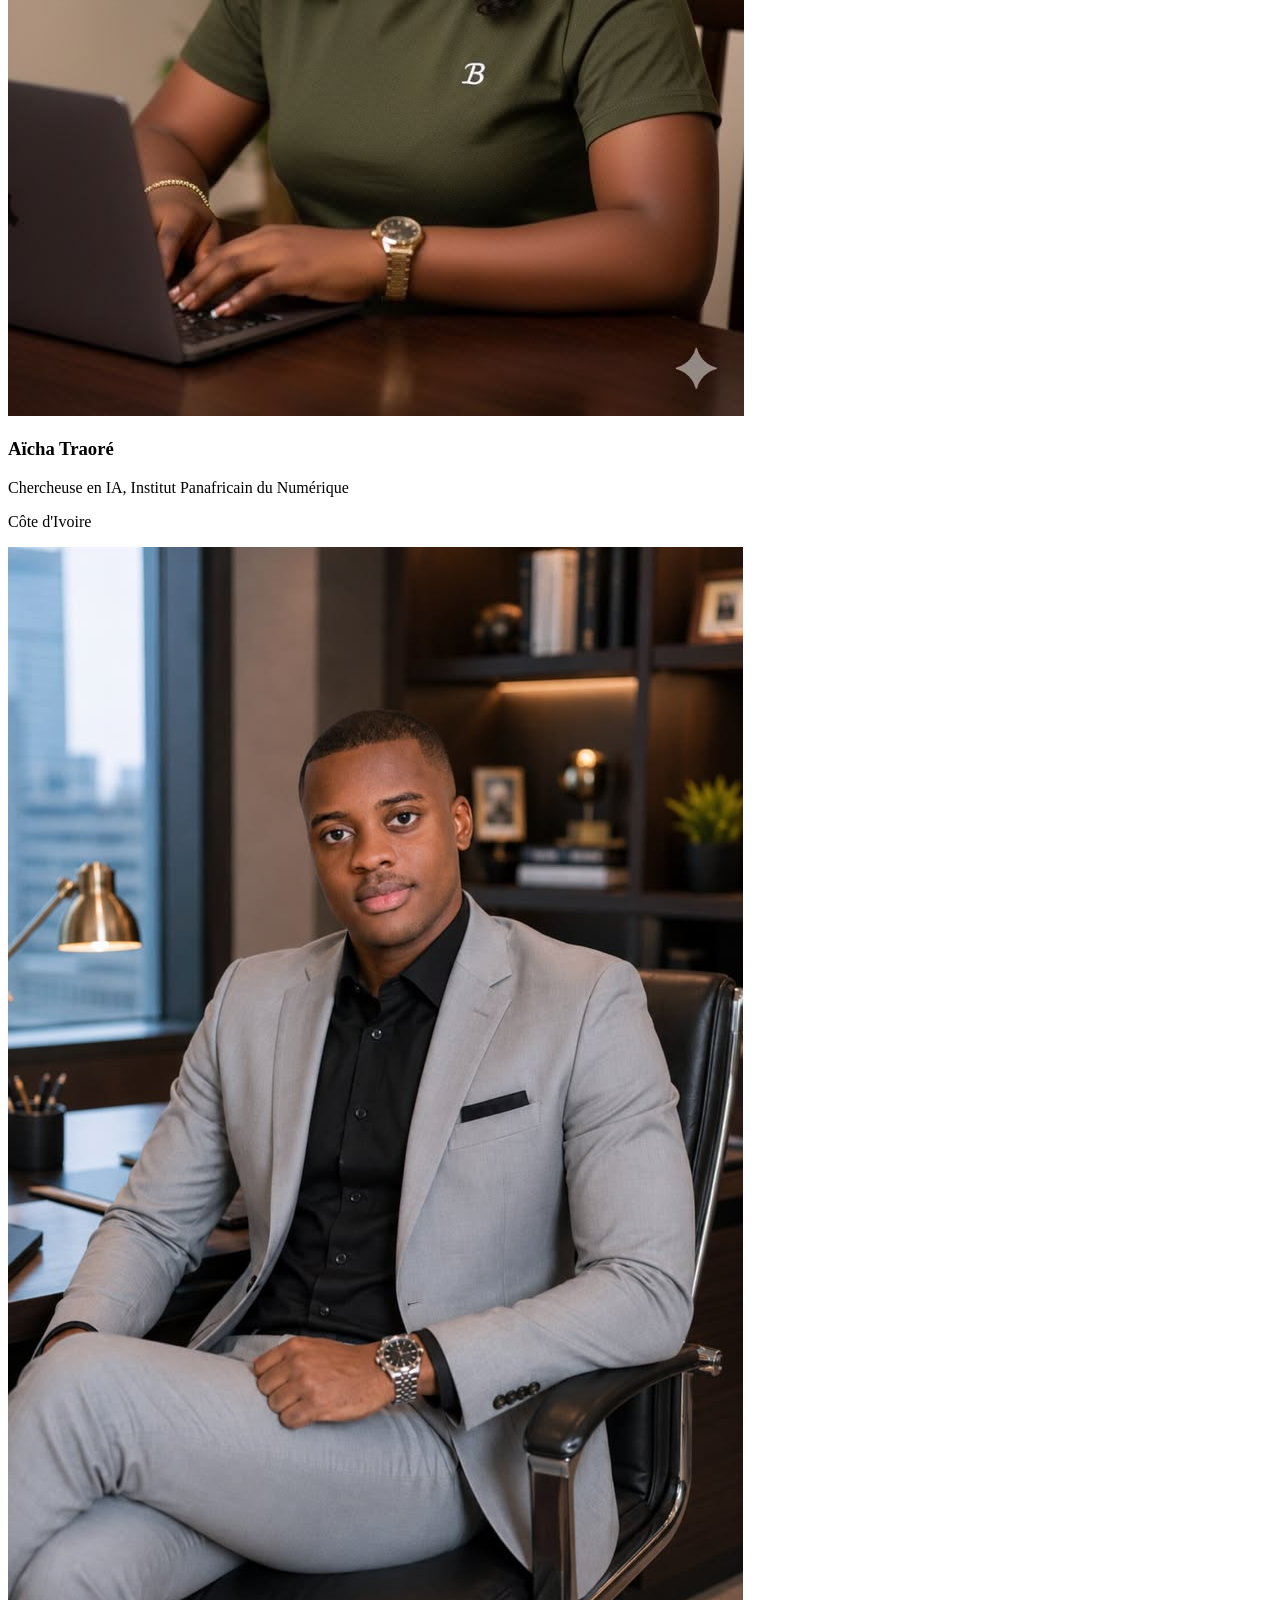
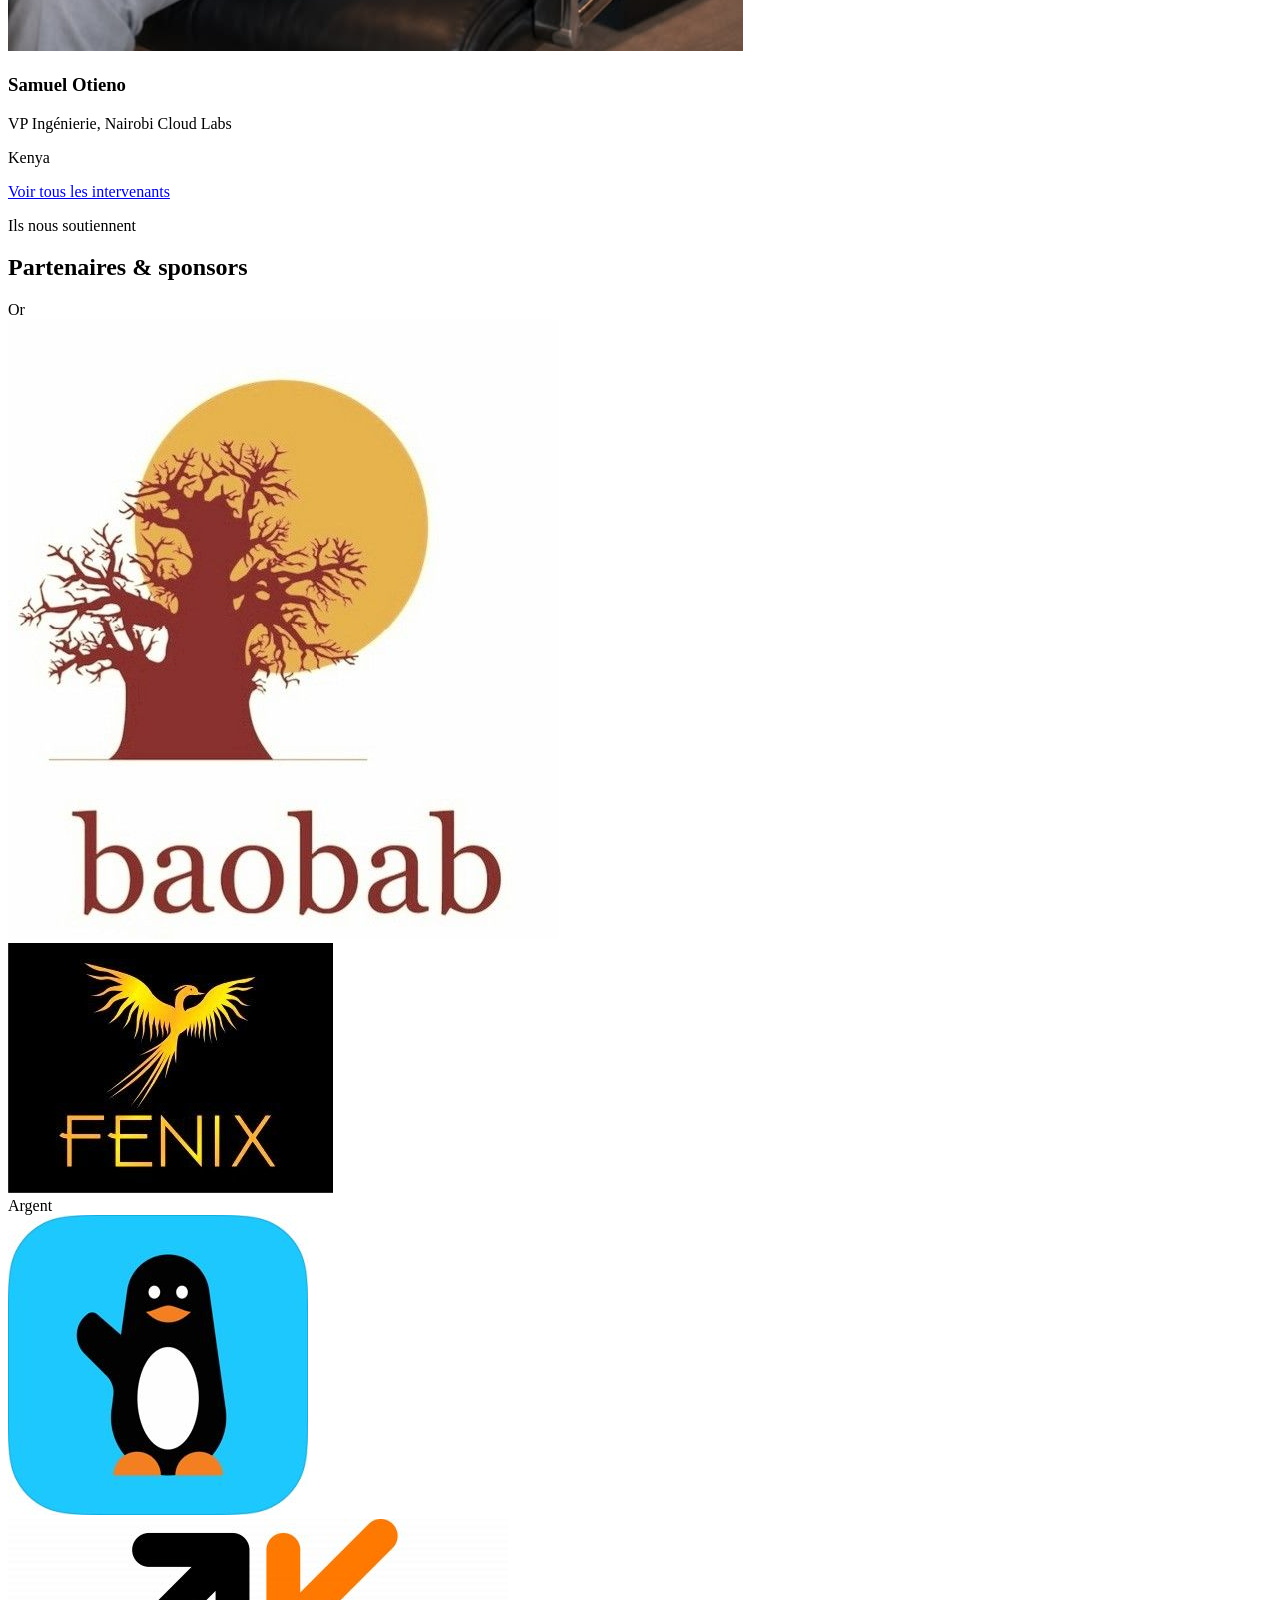
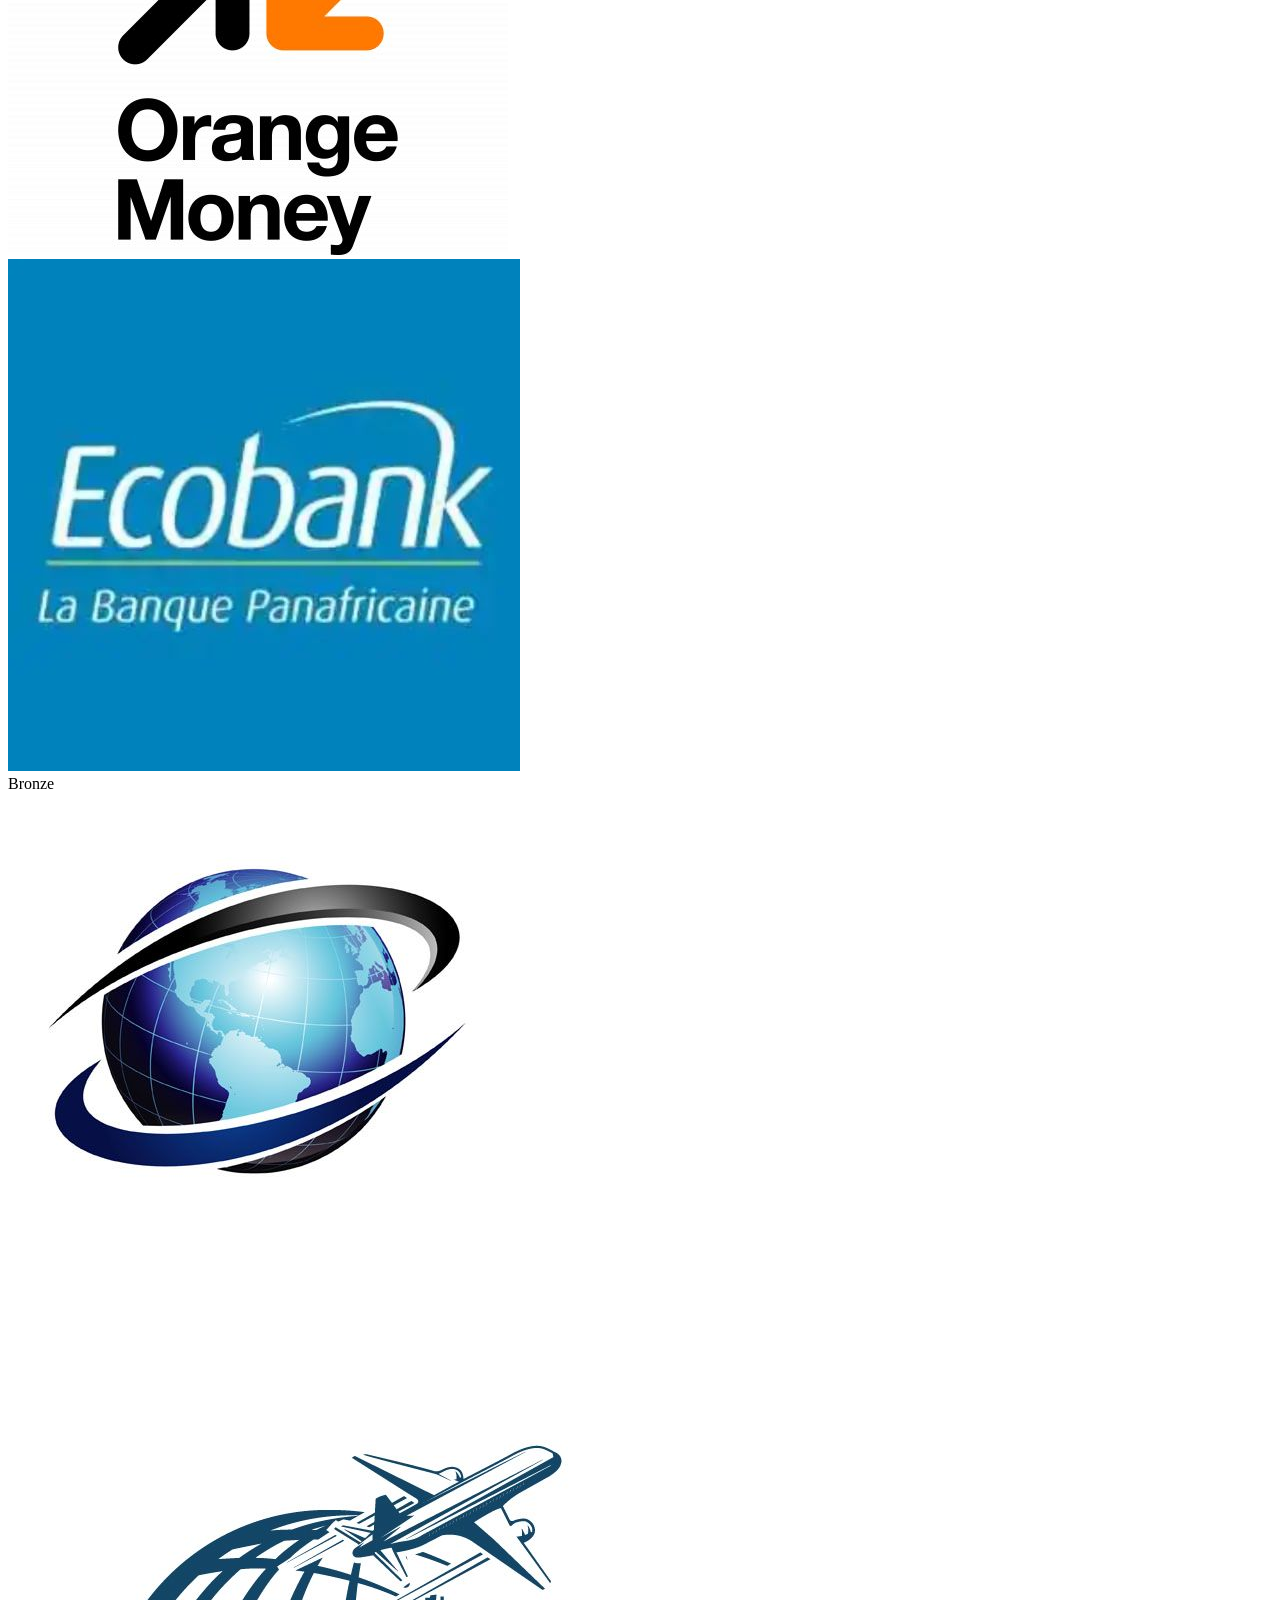
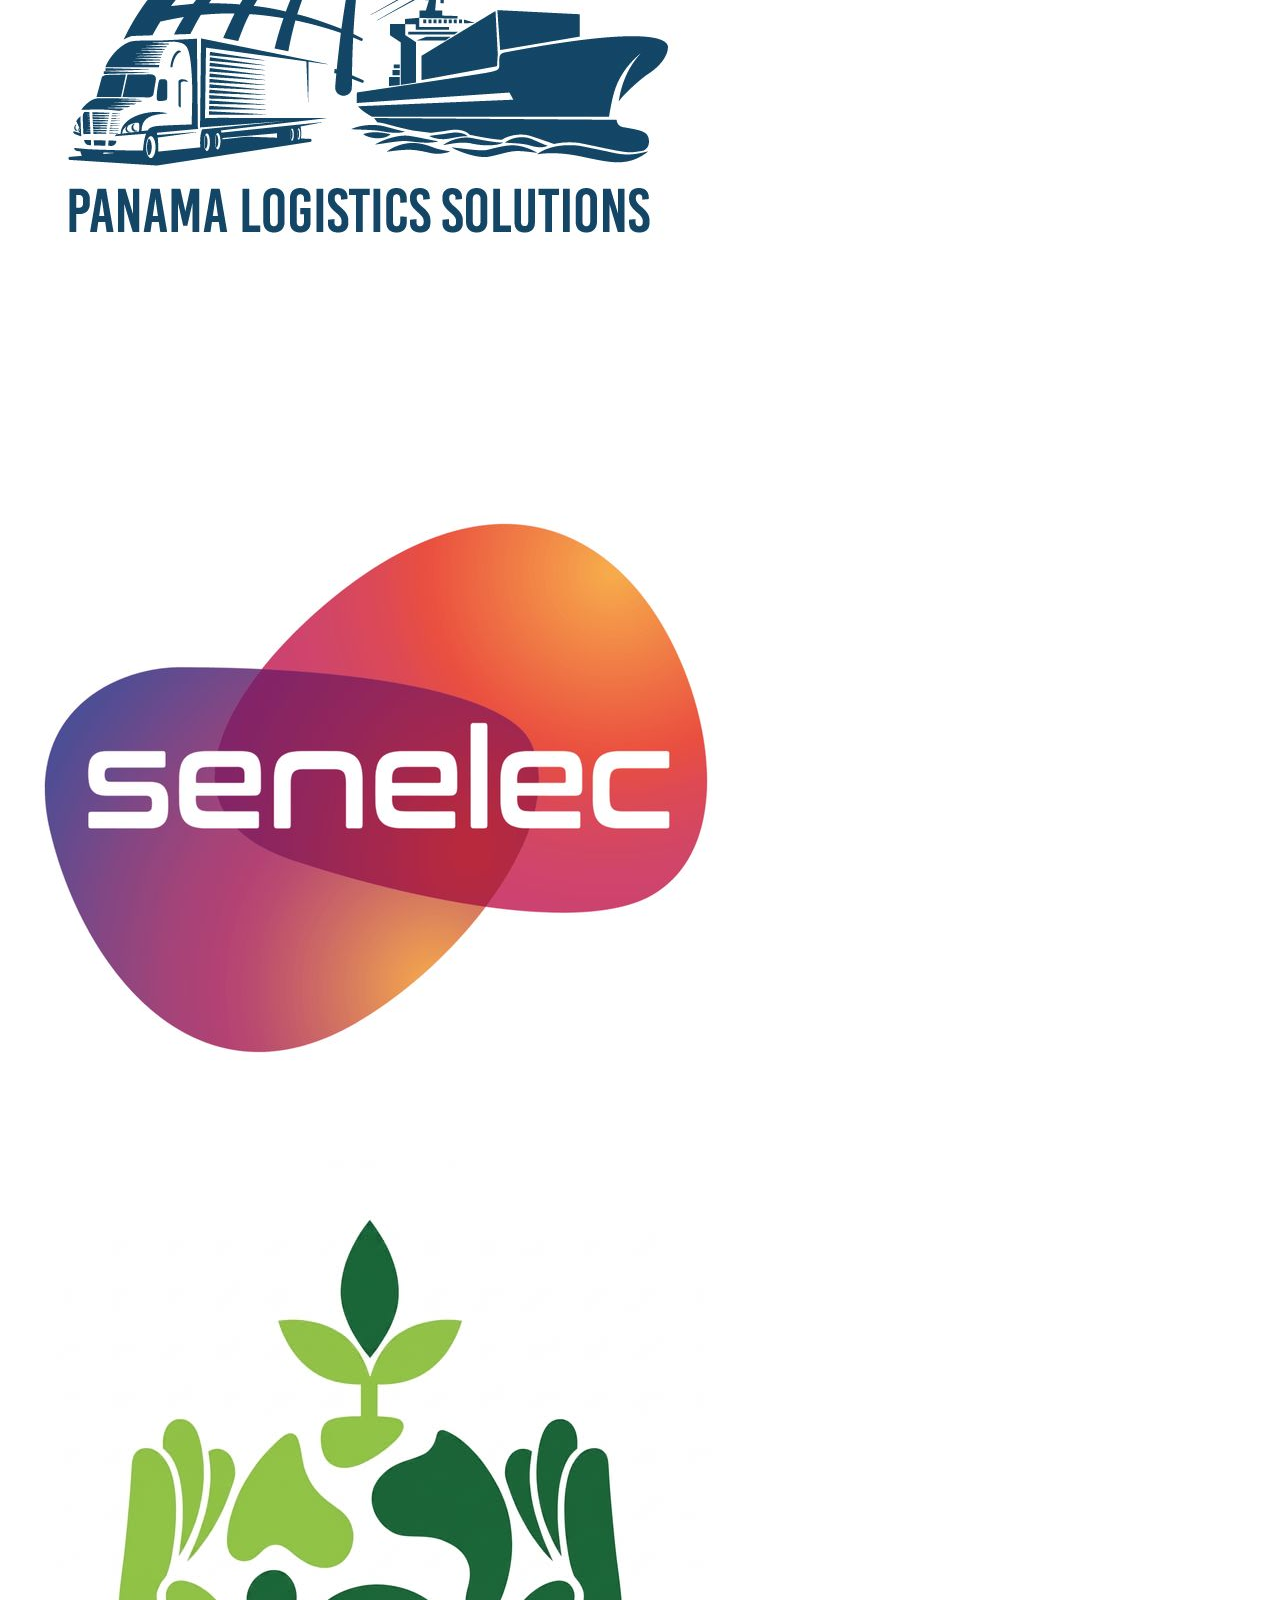
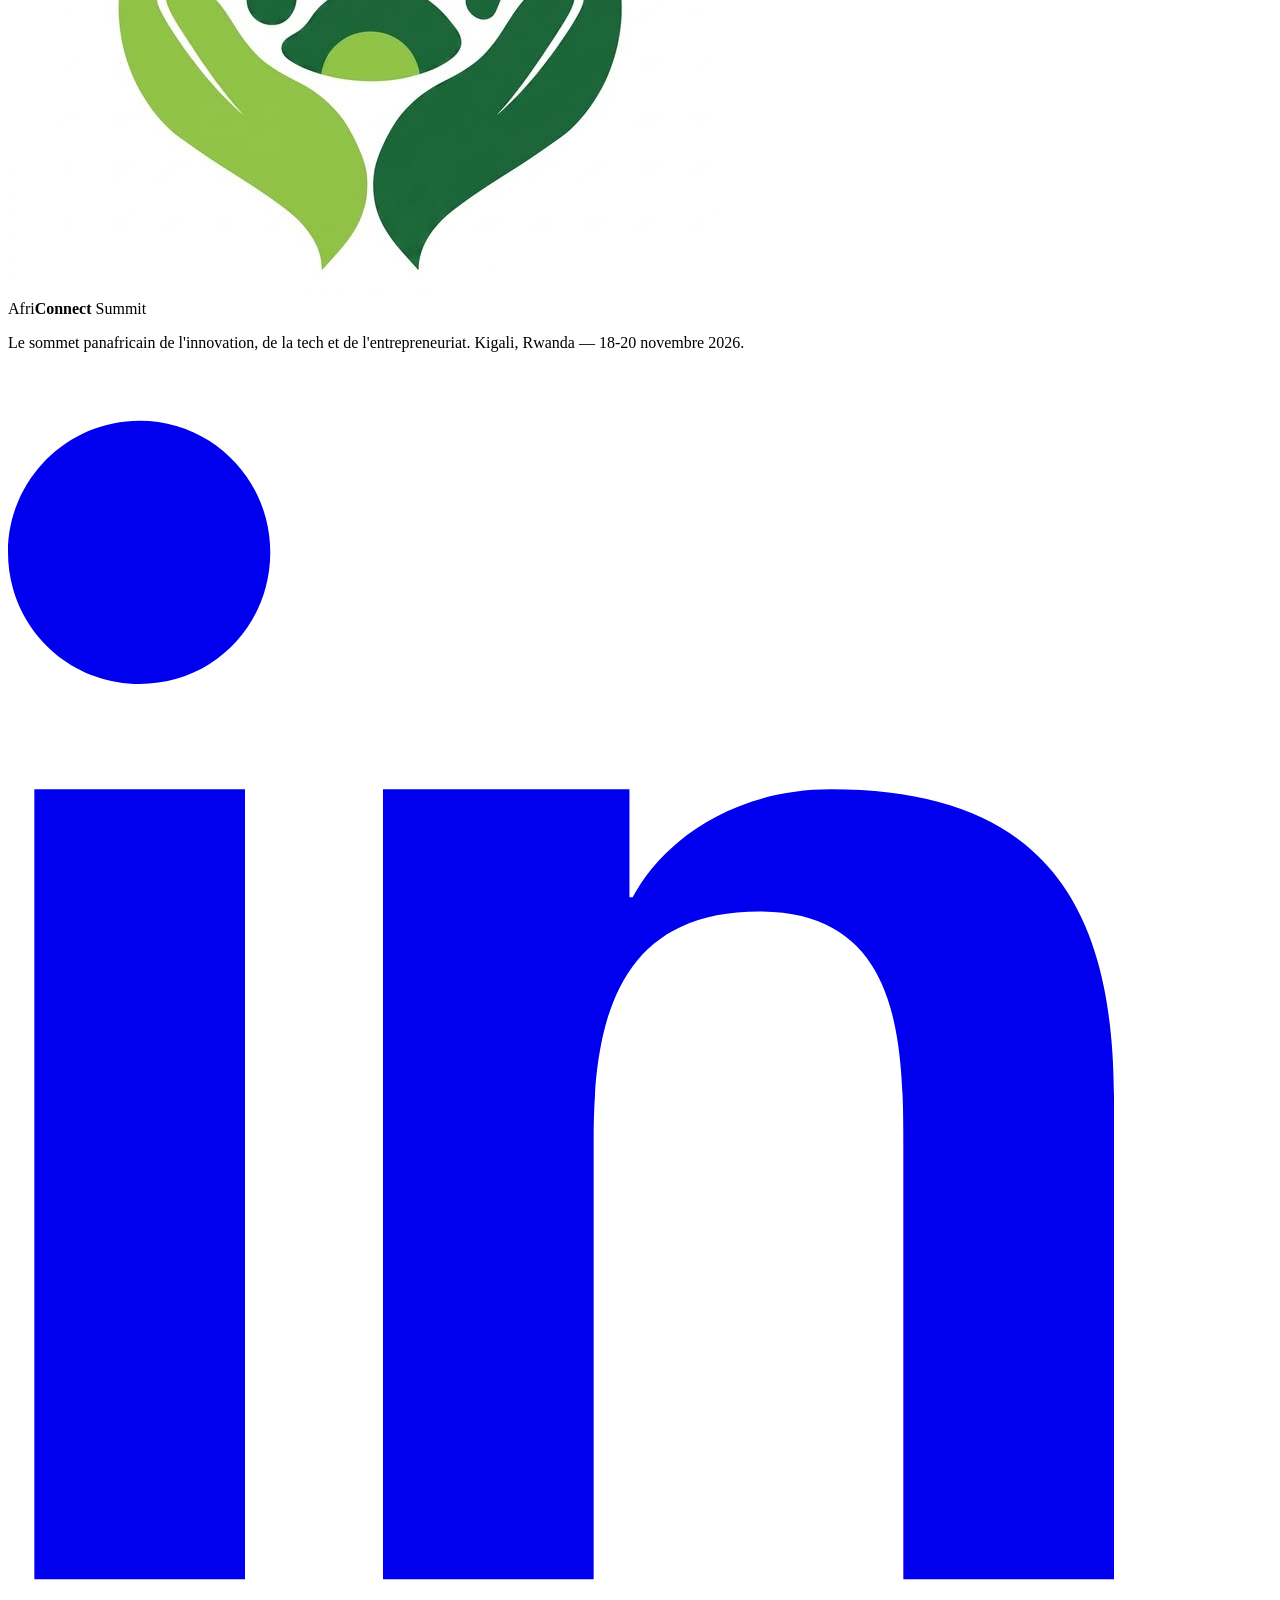
==== commit c030a57a: "fix: activer les interactions JS et intégrer les images (intervenants + sponsors)" ====
--- a/index.html
+++ b/index.html
@@ -181,31 +181,32 @@
     </div>
 
     <div class="tier tier-or reveal">
-      <div class="tier-label">Or</div>
-      <div class="sponsor-row">
-        <div class="sponsor-badge">Baobab Capital</div>
-        <div class="sponsor-badge">Sahel Telecom</div>
-      </div>
-    </div>
+  <div class="tier-label">Or</div>
+  <div class="sponsor-row">
+    <div class="sponsor-badge"><img src="images/imageD.jpg" alt="Baobab Capital"></div>
+    <div class="sponsor-badge"><img src="images/imageH.jpg" alt="Sahel Telecom"></div>
+  </div>
+</div>
 
     <div class="tier tier-argent reveal">
       <div class="tier-label">Argent</div>
       <div class="sponsor-row">
-        <div class="sponsor-badge">Kigali Bank</div>
-        <div class="sponsor-badge">NovaPay</div>
-        <div class="sponsor-badge">Zola Energy</div>
+        <div class="sponsor-badge"><img src="images/imageA.jpg" ></div>
+       <div class="sponsor-badge"><img src="images/imageB.jpg" alt="Sahel Telecom"></div>
+       <div class="sponsor-badge"><img src="images/imageC.jpg" alt="Sahel Telecom"></div>
+    
       </div>
     </div>
 
     <div class="tier tier-bronze reveal">
-      <div class="tier-label">Bronze</div>
-      <div class="sponsor-row">
-        <div class="sponsor-badge">Umoja Cloud</div>
-        <div class="sponsor-badge">Tamba Logistics</div>
-        <div class="sponsor-badge">Fenix Media</div>
-        <div class="sponsor-badge">GreenPath</div>
-      </div>
-    </div>
+  <div class="tier-label">Bronze</div>
+  <div class="sponsor-row">
+    <div class="sponsor-badge"><img src="images/imageE.jpg" alt="Umoja Cloud"></div>
+    <div class="sponsor-badge"><img src="images/imageF.jpg" alt="Tamba Logistics"></div>
+    <div class="sponsor-badge"><img src="images/imageG.jpg" alt="Fenix Media"></div>
+    <div class="sponsor-badge"><img src="images/imageI.jpg" alt="GreenPath"></div>
+  </div>
+</div>
   </div>
 </section>
 
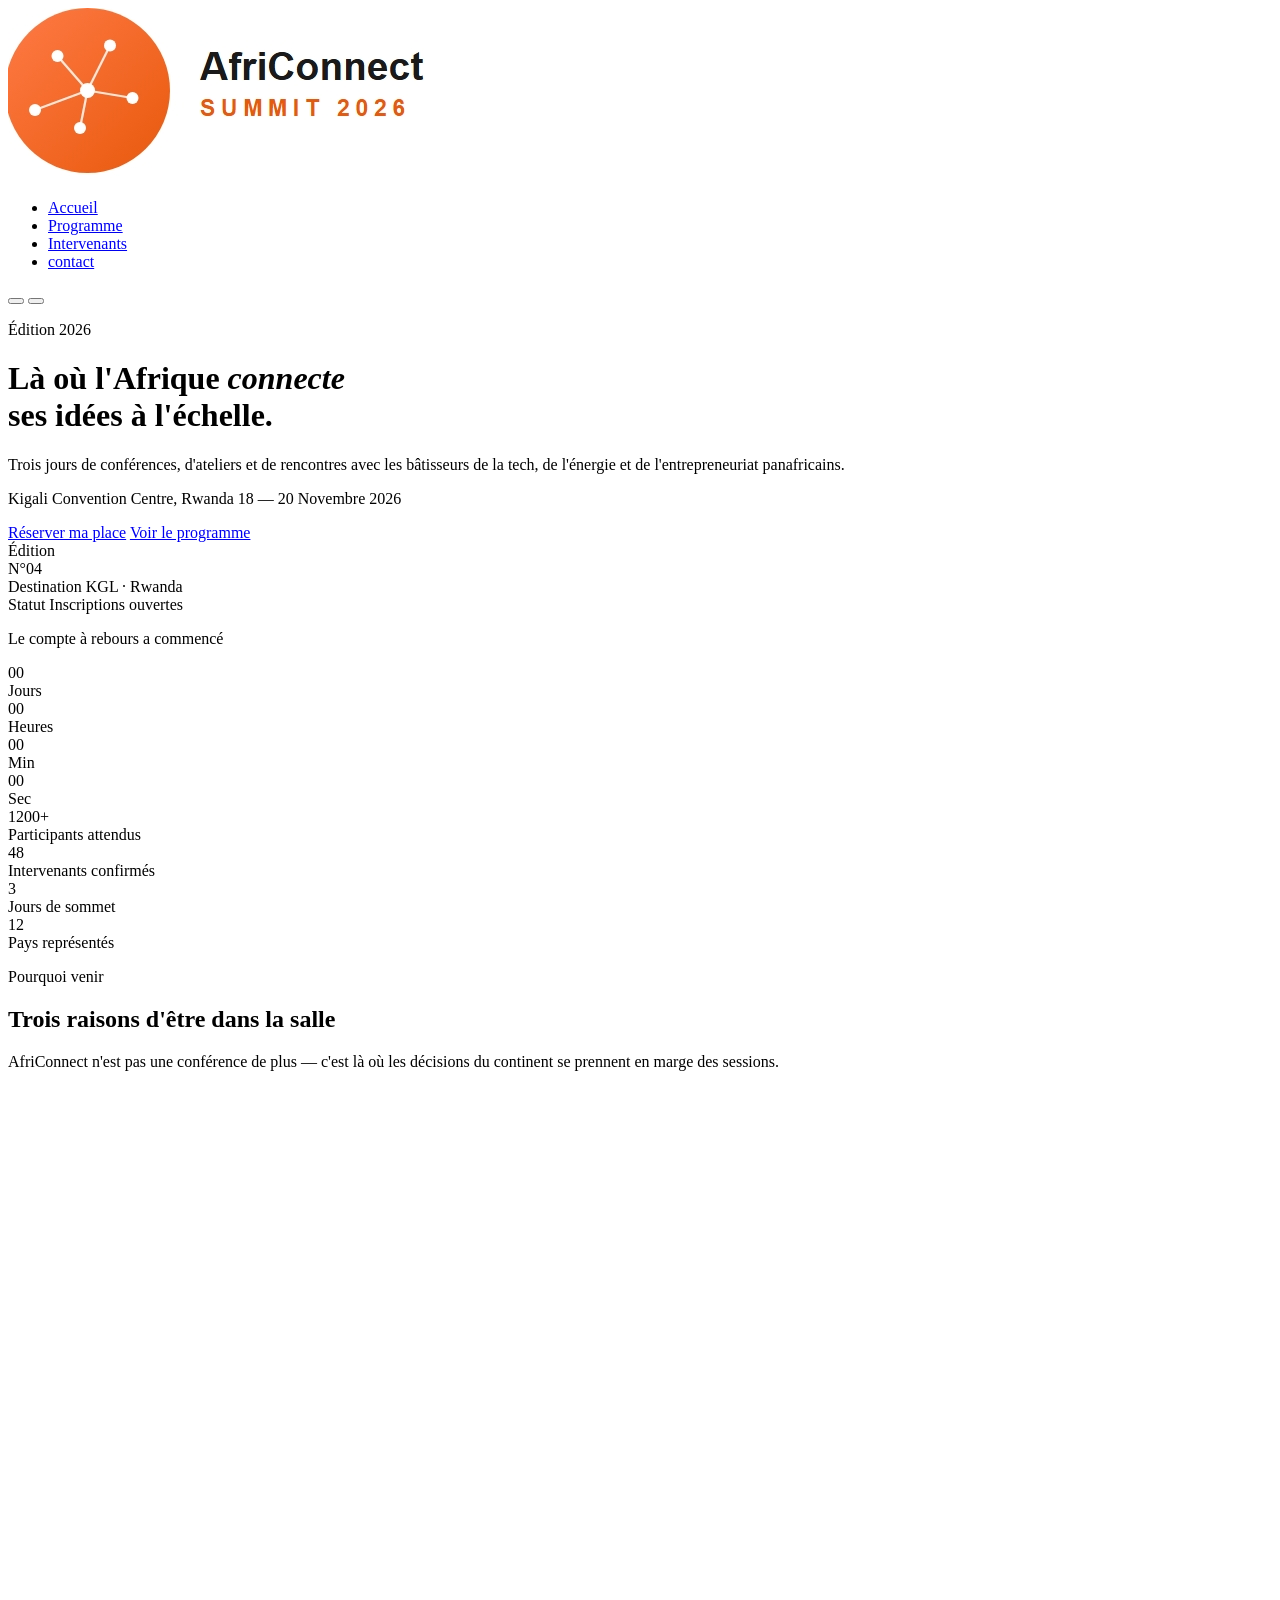
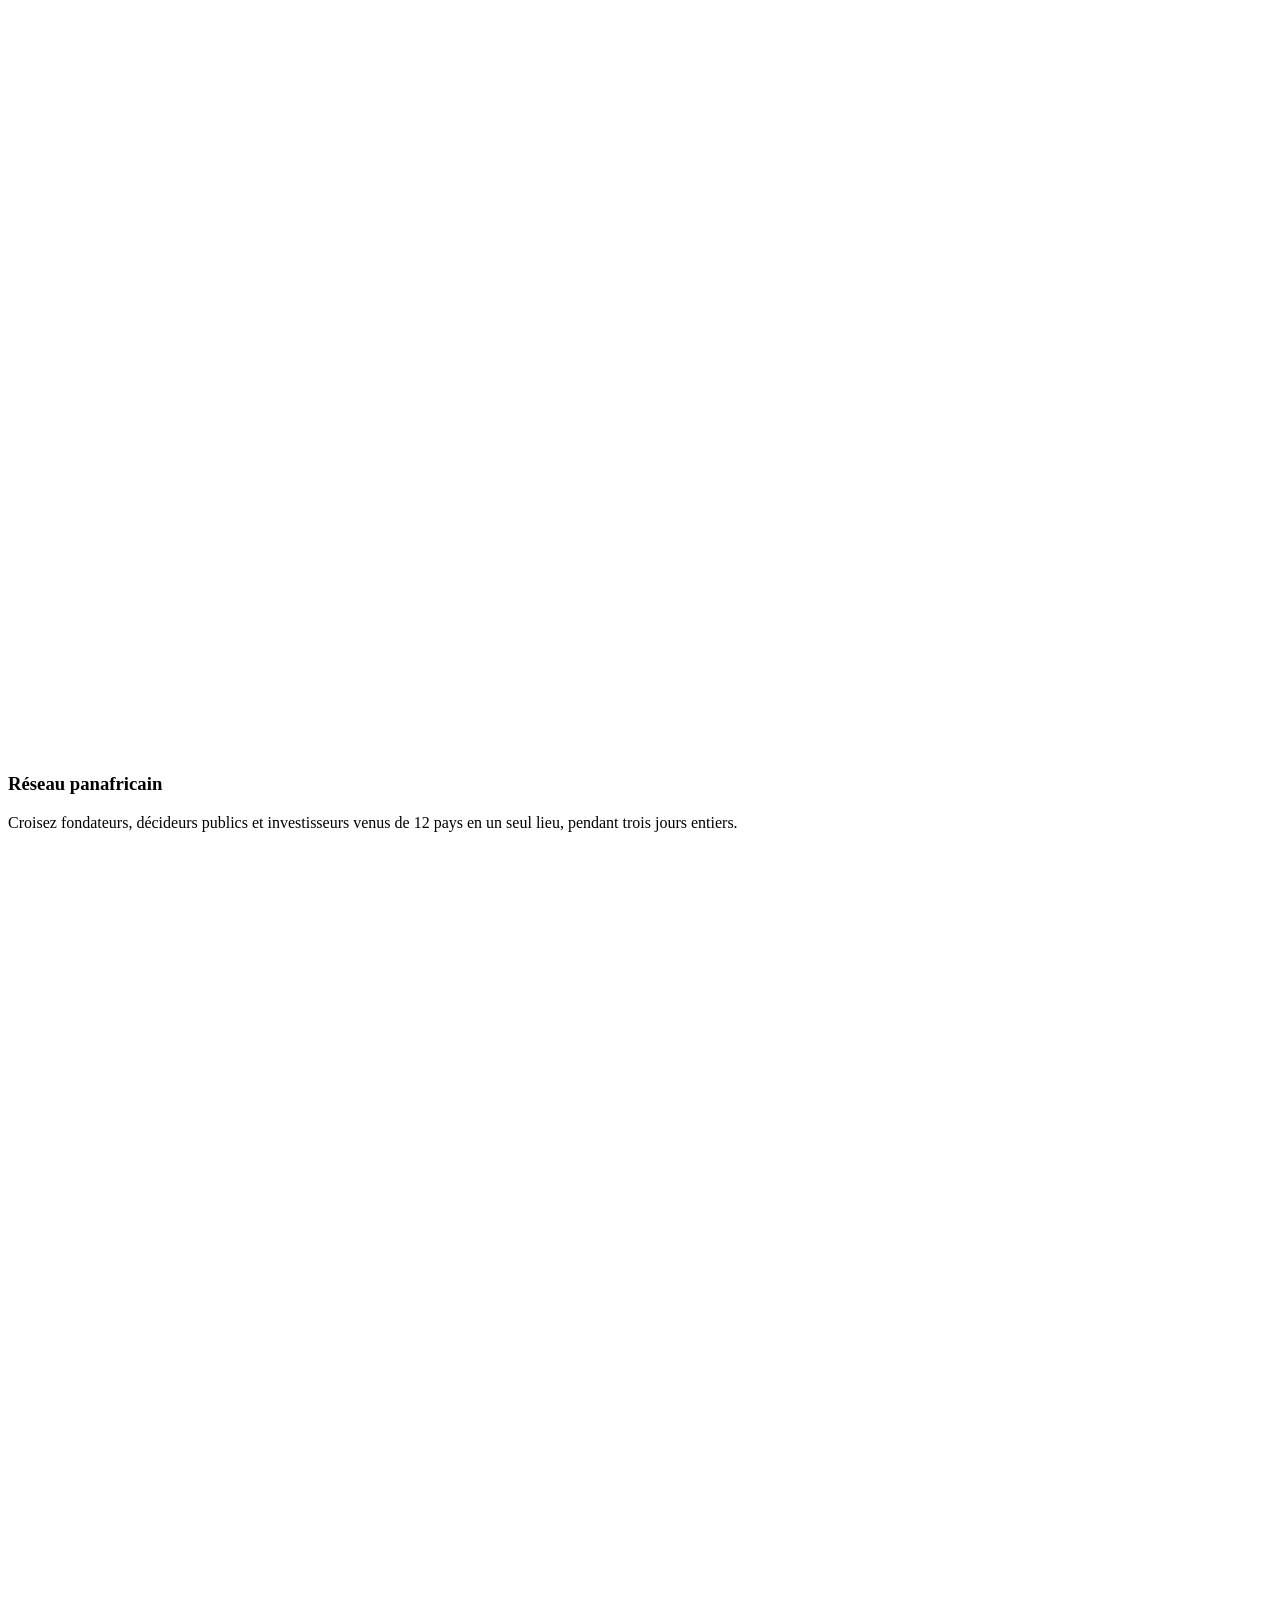
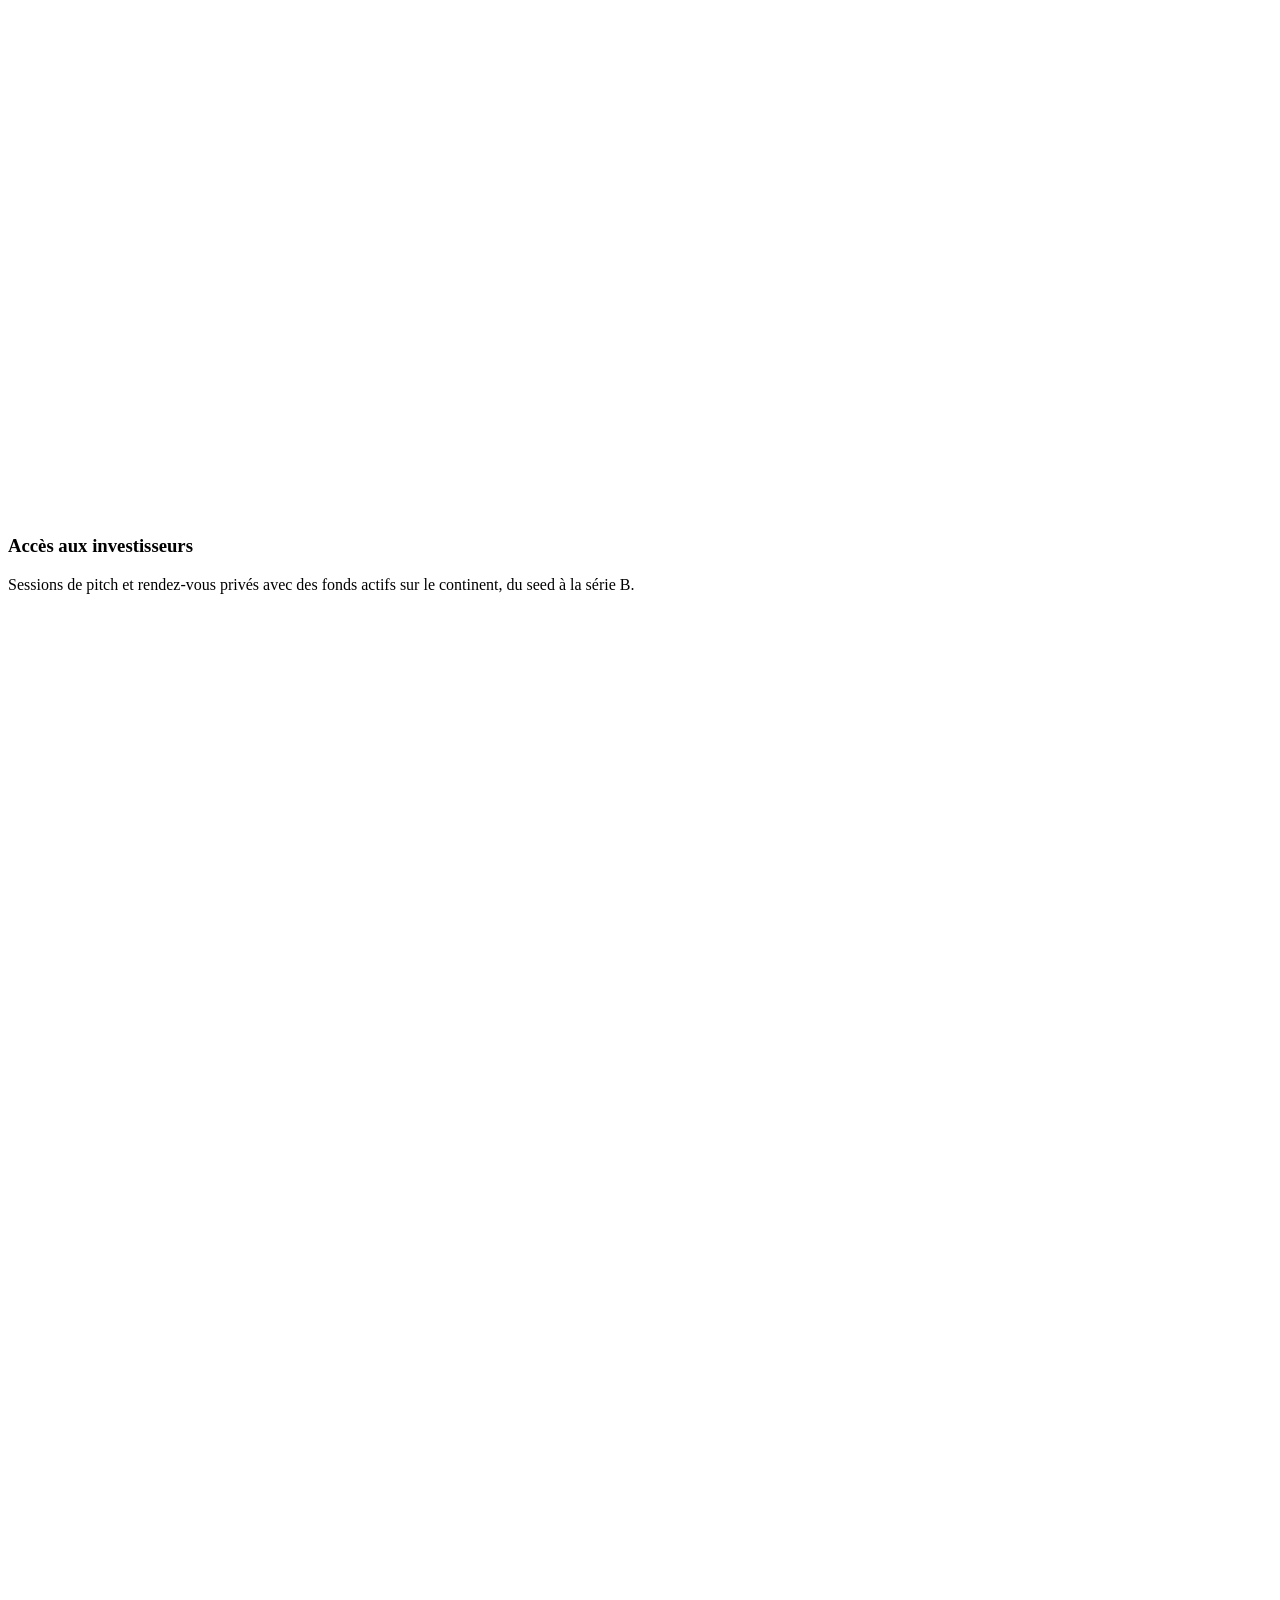
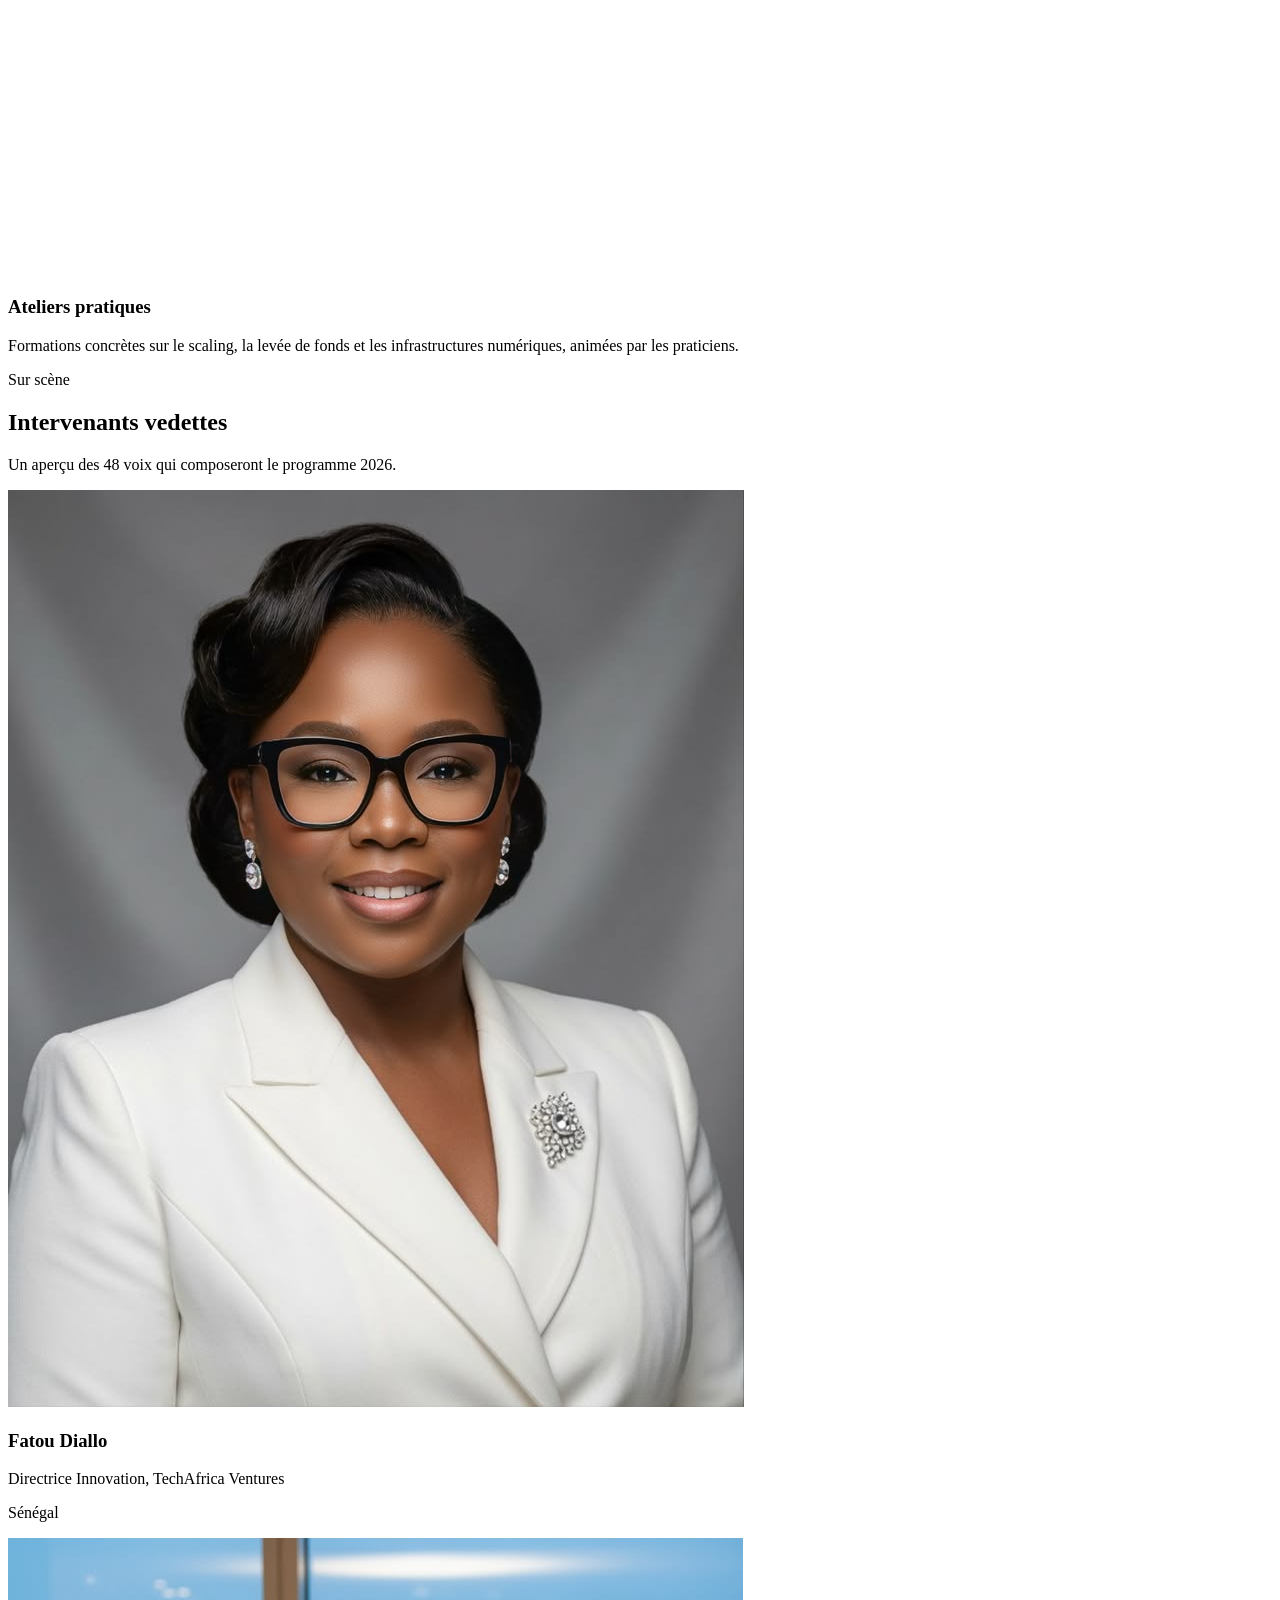
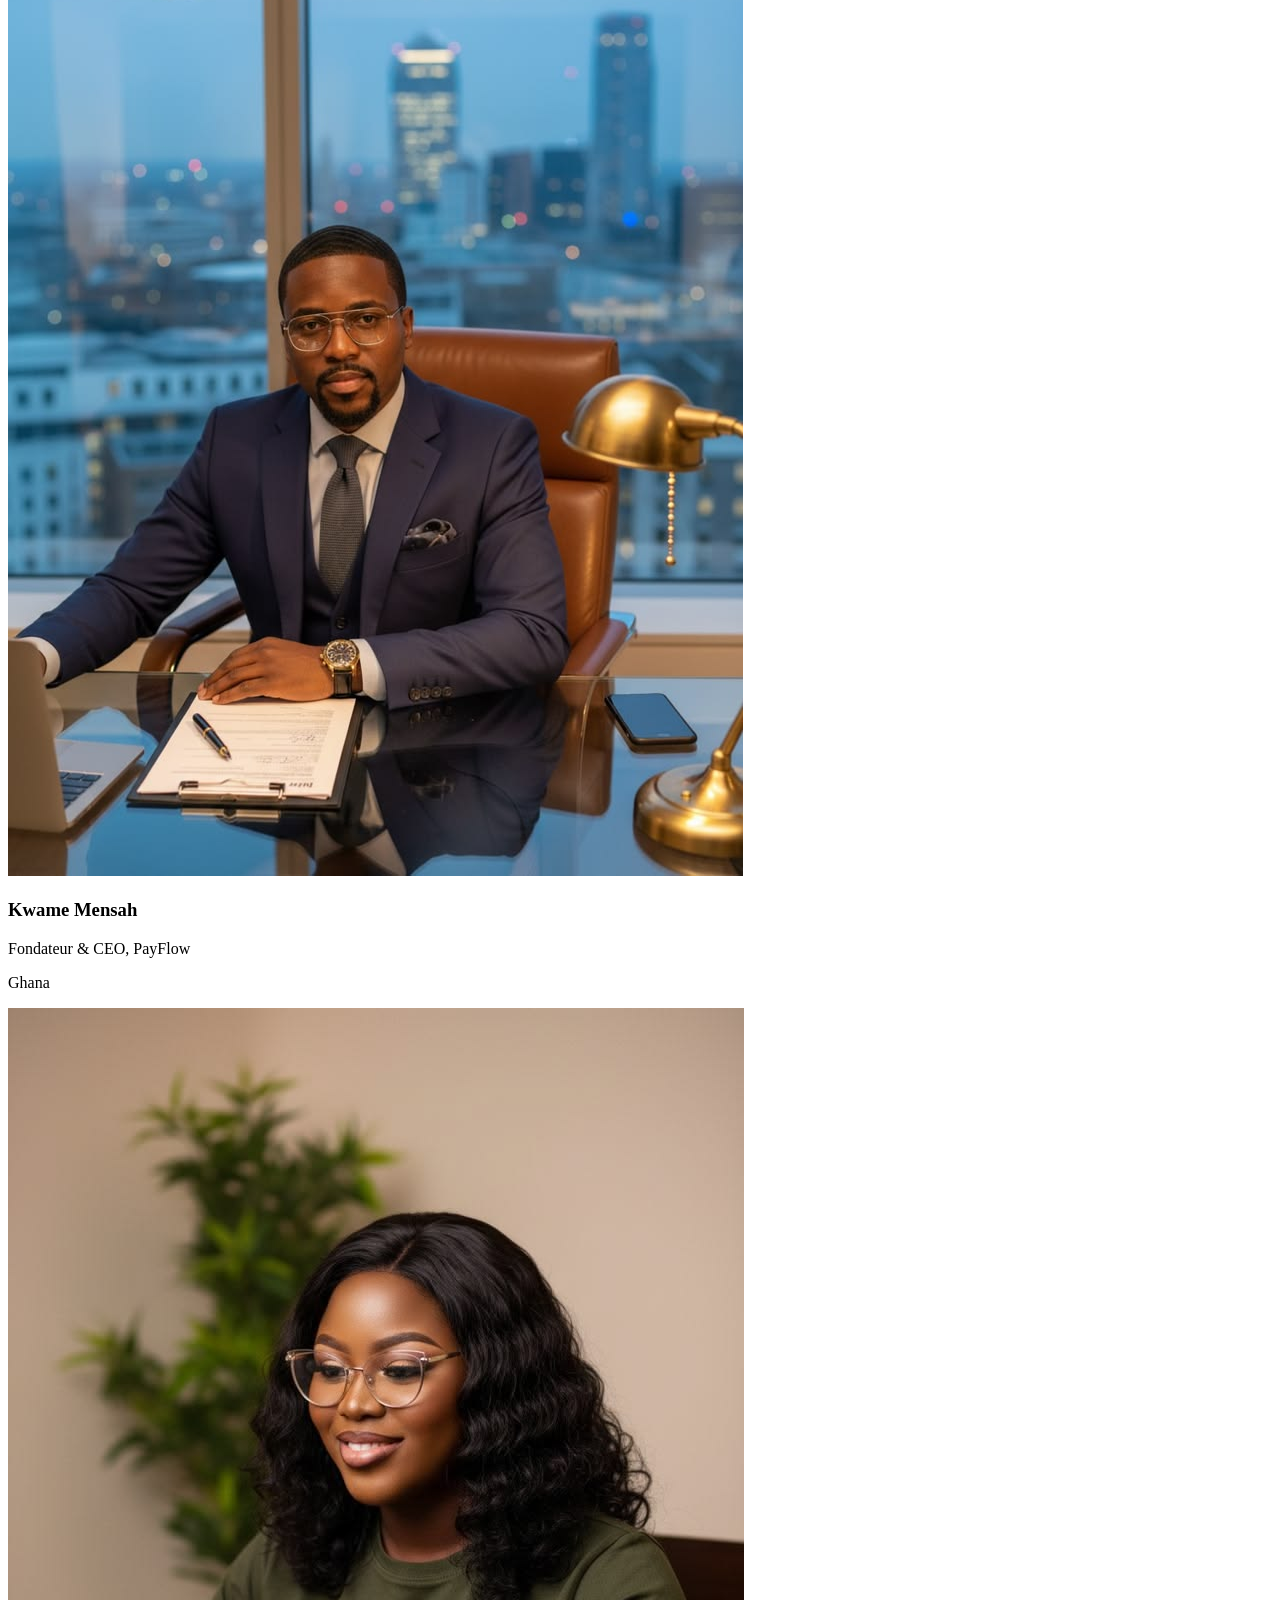
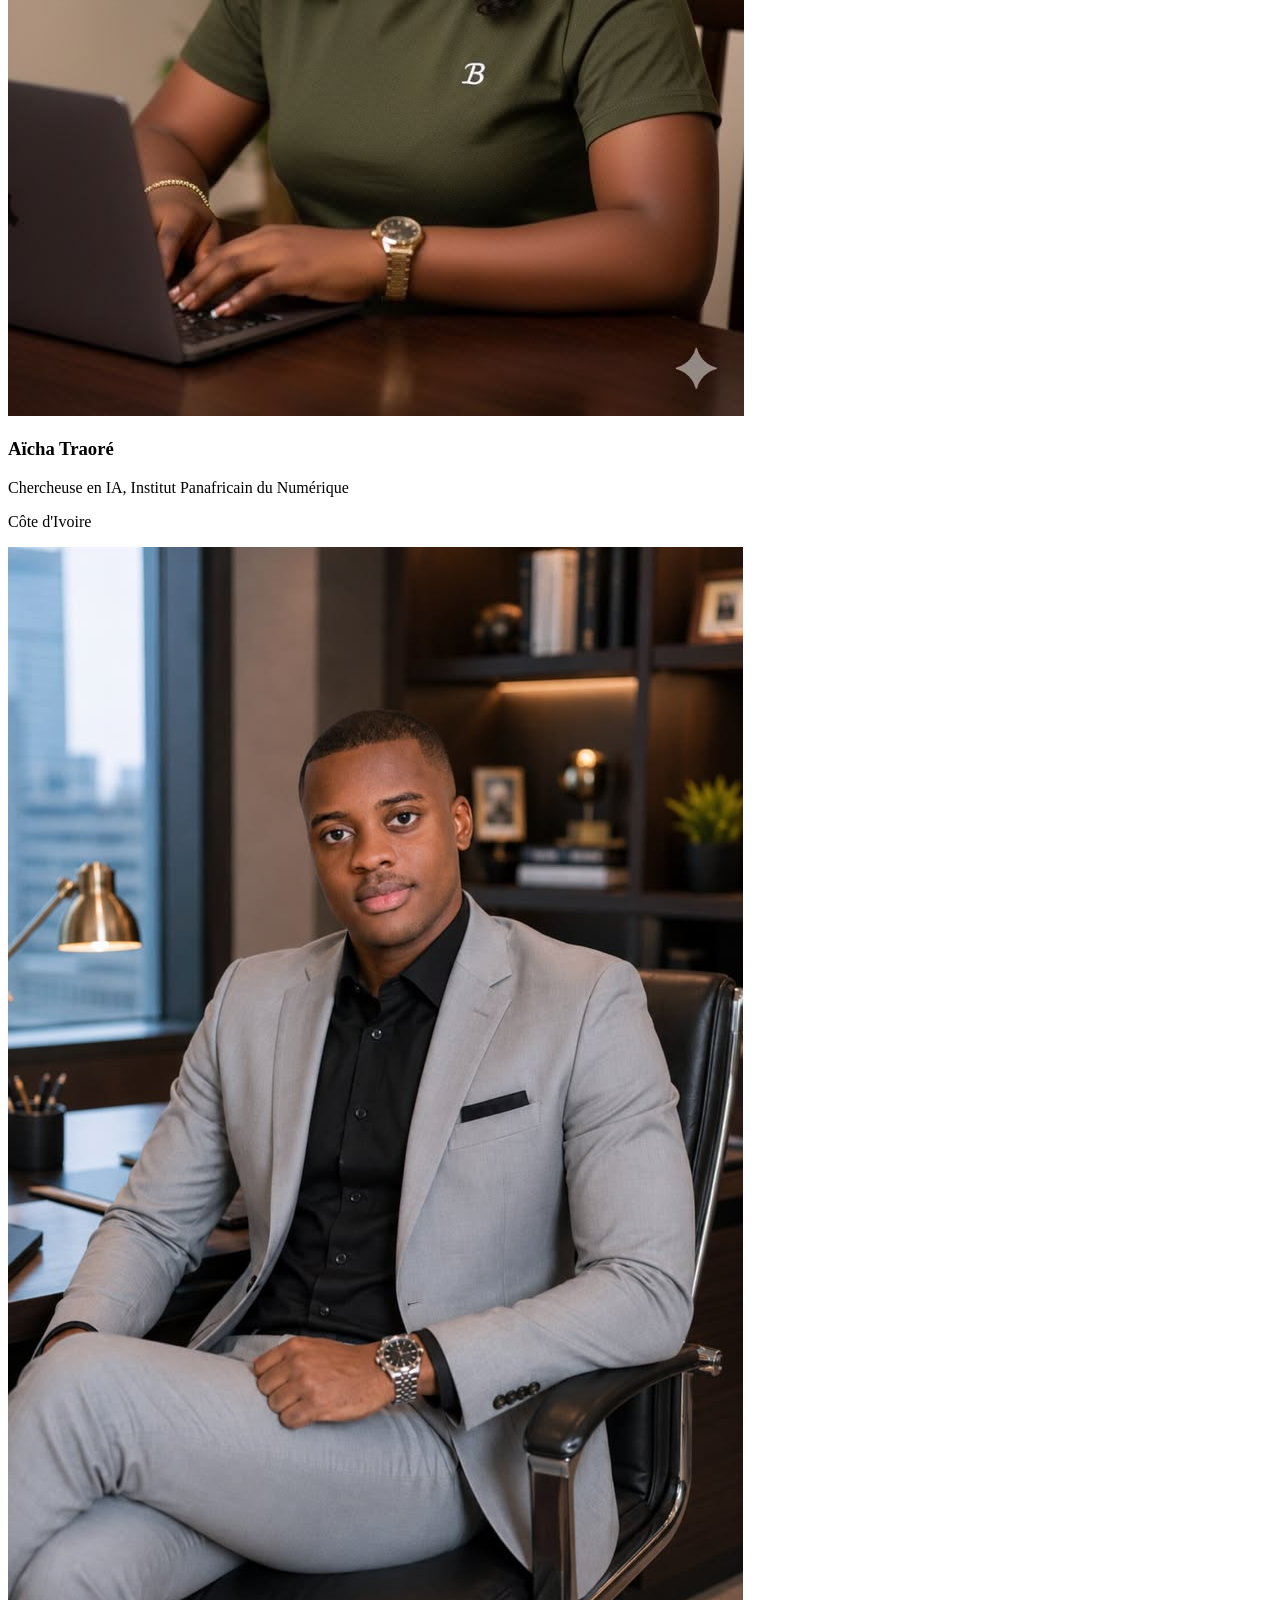
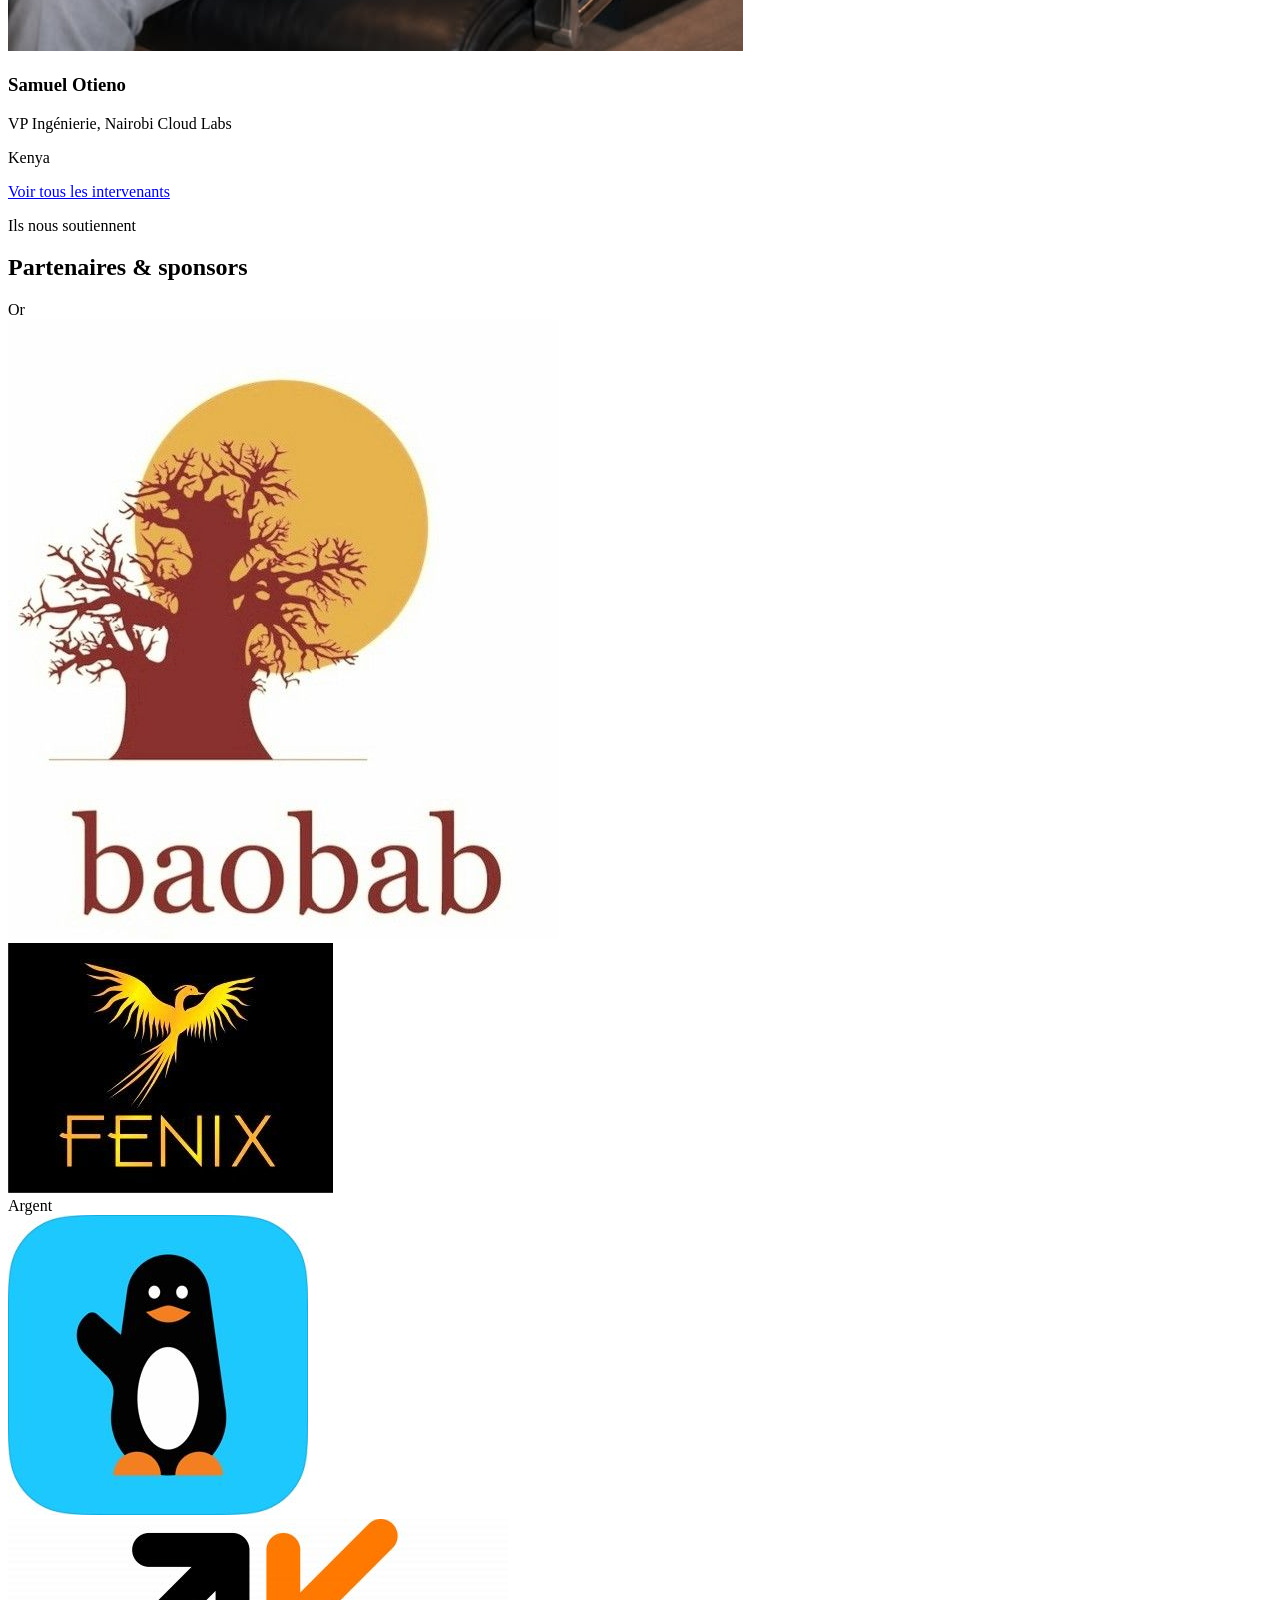
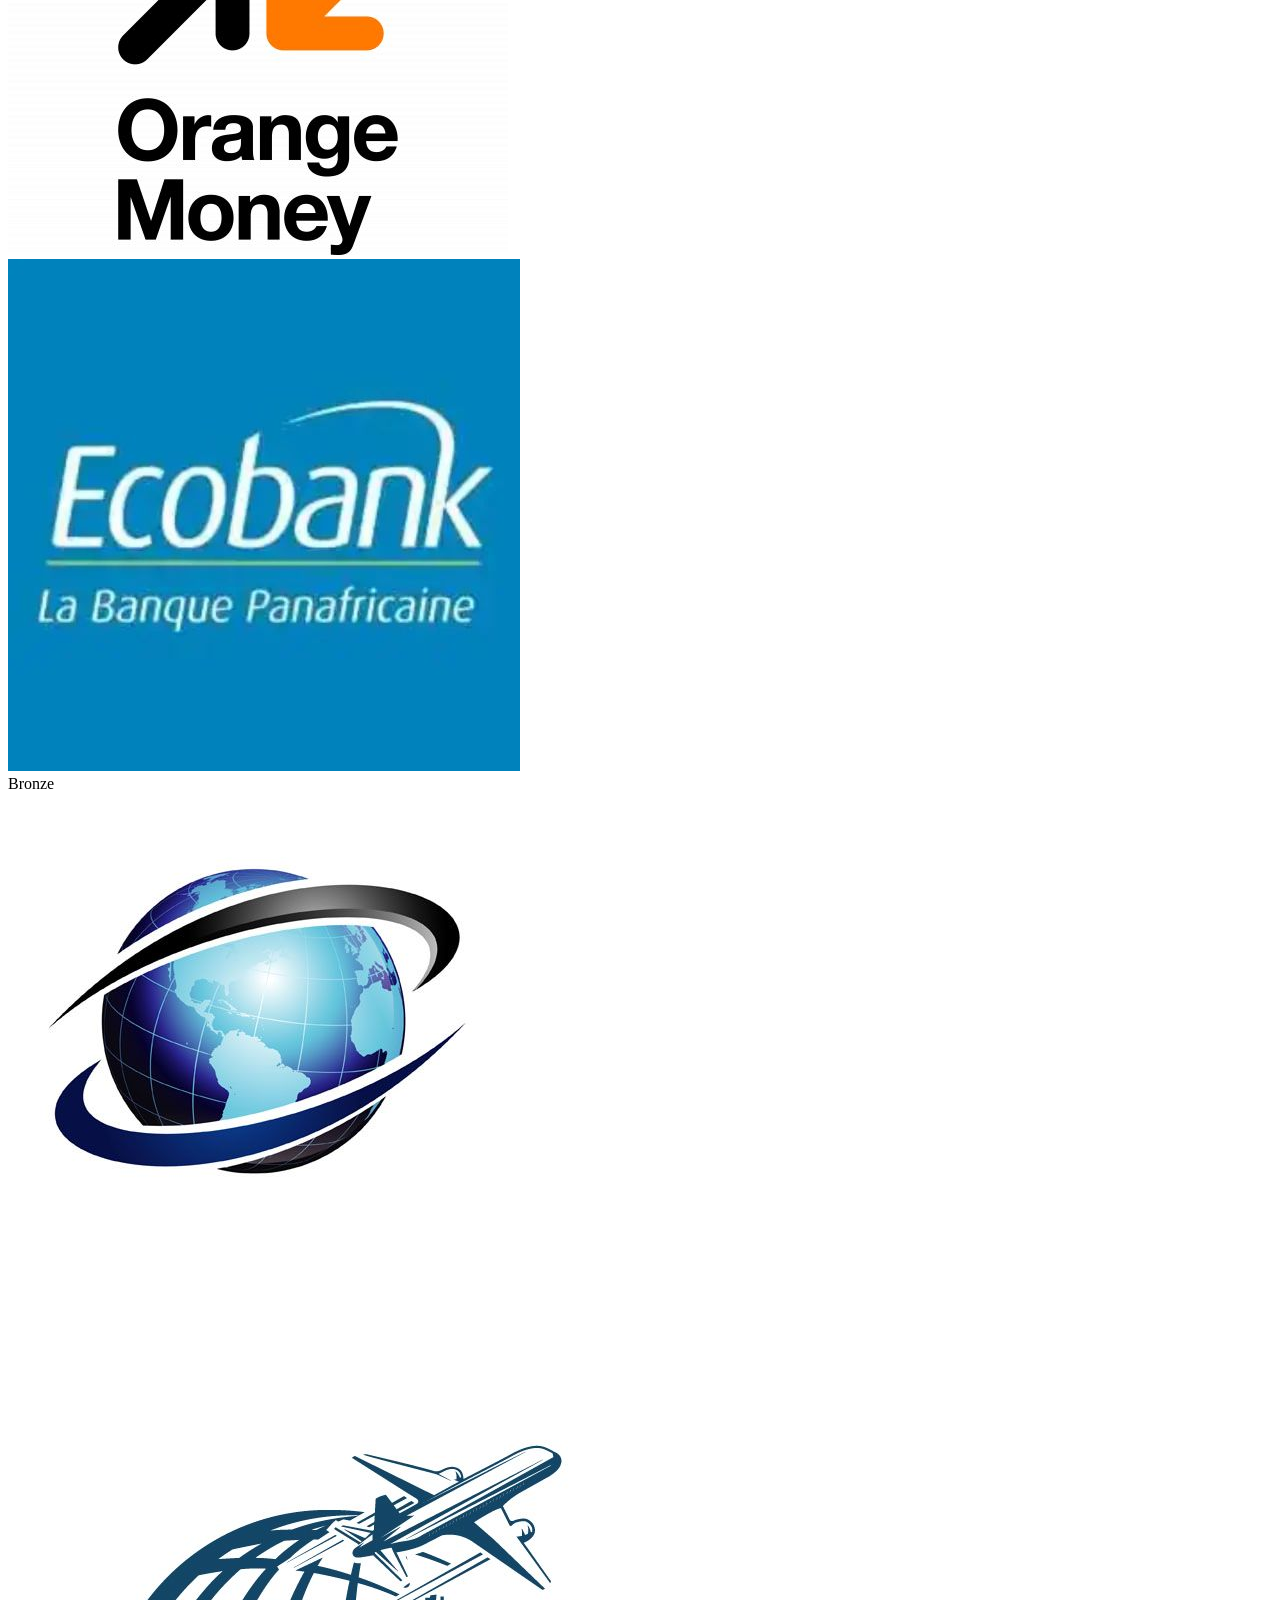
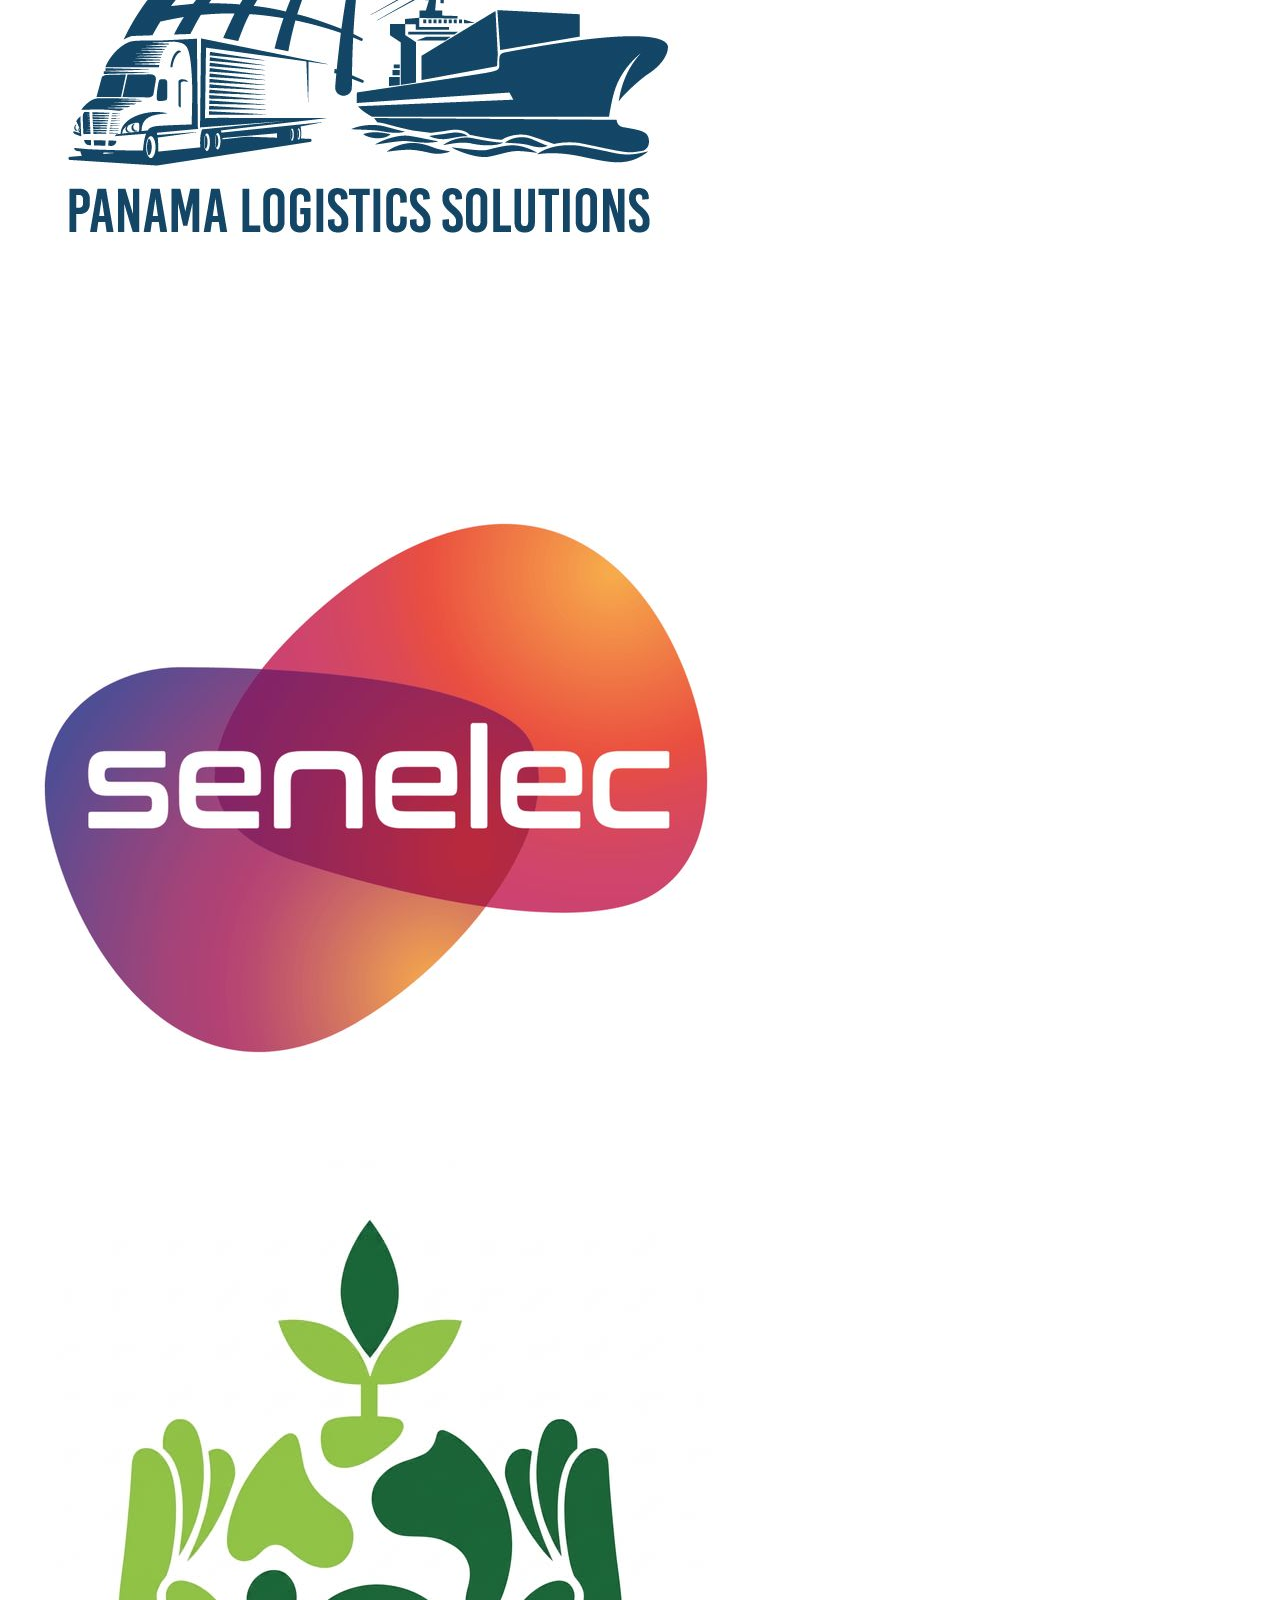
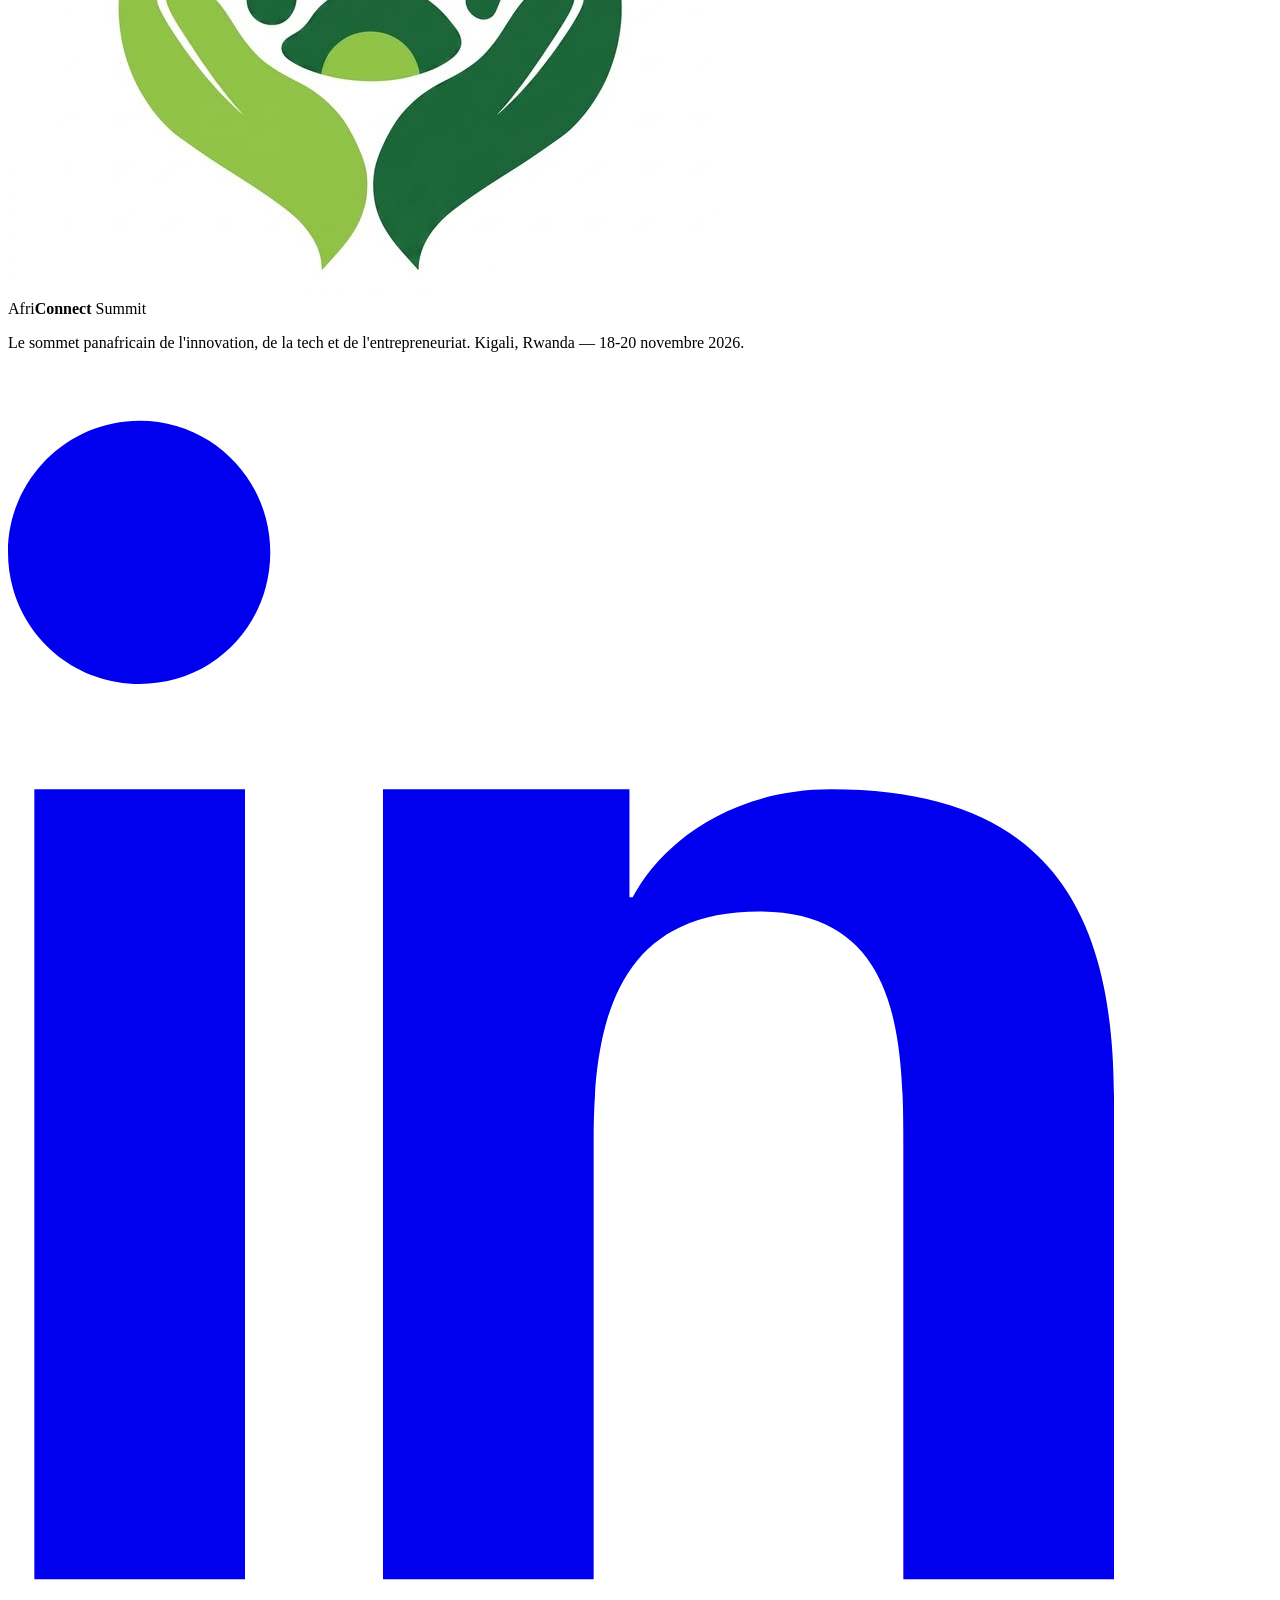
==== commit 5a78f5f3: "Correction du README.md" ====
--- a/index.html
+++ b/index.html
@@ -5,11 +5,18 @@
 <meta name="viewport" content="width=device-width, initial-scale=1.0">
 <title>AfriConnect Summit 2026 — Kigali, Rwanda</title>
 <meta name="description" content="AfriConnect Summit 2026 — le rendez-vous panafricain de l'innovation, de la tech et de l'entrepreneuriat. 18-20 novembre 2026, Kigali, Rwanda.">
+<link rel="icon" type="image/jpeg" href="images/Logo.jpeg">
+<meta property="og:title" content="AfriConnect Summit 2026 — Kigali, Rwanda">
+<meta property="og:description" content="Le sommet panafricain de l'innovation, de la tech et de l'entrepreneuriat. 18-20 novembre 2026, Kigali Convention Centre.">
+<meta property="og:image" content="images/Logo.jpeg">
+<meta property="og:url" content="https://tonsite.com/index.html">
+<meta property="og:type" content="website">
+<meta name="twitter:card" content="summary_large_image">
 <link rel="preconnect" href="https://fonts.googleapis.com">
 <link rel="preconnect" href="https://fonts.gstatic.com" crossorigin>
 <link href="https://fonts.googleapis.com/css2?family=Space+Grotesk:wght@400;500;600;700&family=Work+Sans:wght@400;500;600&family=IBM+Plex+Mono:wght@500;600&display=swap" rel="stylesheet">
 <!-- <link rel="stylesheet" href="style.css"> -->
-<link rel="stylesheet" href="css/style.css">
+<link rel="stylesheet" href="css/Style.css">
 </head>
 <body data-theme="dark">
 
@@ -24,7 +31,7 @@
       <li><a href="index.html" class="active">Accueil</a></li>
       <li><a href="programme.html">Programme</a></li>
       <li><a href="intervenants.html">Intervenants</a></li>
-      <li><a href="contact.html">Contact</a></li>
+      <li><a href="contact.html">contact</a></li>
     </ul>
     <div class="nav-right">
       <button class="theme-toggle" id="themeToggle" aria-label="Changer de thème"></button>
@@ -132,7 +139,7 @@
     <div class="speakers-grid">
       <div class="speaker-card reveal">
         <!-- <div class="speaker-photo" style="background:var(--gold)">AD</div> -->
-         <img src="images/image9.jpg" alt="">
+         <img src="images/image9.jpg" alt="Photo de Fatou Diallo">
         <div class="speaker-info">
           <h3>Fatou Diallo</h3>
           <p class="role">Directrice Innovation, TechAfrica Ventures</p>
@@ -141,7 +148,7 @@
       </div>
       <div class="speaker-card reveal">
         <!-- <div class="speaker-photo" style="background:var(--clay)">KM</div> -->
-         <img src="images/image6.jpg" alt="">
+         <img src="images/image6.jpg" alt="Photo de Kwame Mensah">
         <div class="speaker-info">
           <h3>Kwame Mensah</h3>
           <p class="role">Fondateur &amp; CEO, PayFlow</p>
@@ -150,7 +157,7 @@
       </div>
       <div class="speaker-card reveal">
         <!-- <div class="speaker-photo" style="background:var(--teal)">AT</div> -->
-         <img src="images/image2.jpg" alt="">
+         <img src="images/image2.jpg" alt="Photo d'Aïcha Traoré">
         <div class="speaker-info">
           <h3>Aïcha Traoré</h3>
           <p class="role">Chercheuse en IA, Institut Panafricain du Numérique</p>
@@ -159,7 +166,7 @@
       </div>
       <div class="speaker-card reveal">
         <!-- <div class="speaker-photo" style="background:#8A6BB0">SO</div> -->
-         <img src="images/image7.jpg" alt="">
+         <img src="images/image7.jpg" alt="Photo de Samuel Otieno">
         <div class="speaker-info">
           <h3>Samuel Otieno</h3>
           <p class="role">VP Ingénierie, Nairobi Cloud Labs</p>
@@ -191,9 +198,9 @@
     <div class="tier tier-argent reveal">
       <div class="tier-label">Argent</div>
       <div class="sponsor-row">
-        <div class="sponsor-badge"><img src="images/imageA.jpg" ></div>
-       <div class="sponsor-badge"><img src="images/imageB.jpg" alt="Sahel Telecom"></div>
-       <div class="sponsor-badge"><img src="images/imageC.jpg" alt="Sahel Telecom"></div>
+        <div class="sponsor-badge"><img src="images/imageA.jpg" alt="Logo sponsor partenaire Argent"></div>
+       <div class="sponsor-badge"><img src="images/imageB.jpg" alt="Logo Orange Money"></div>
+       <div class="sponsor-badge"><img src="images/imageC.jpg" alt="Logo Ecobank"></div>
     
       </div>
     </div>
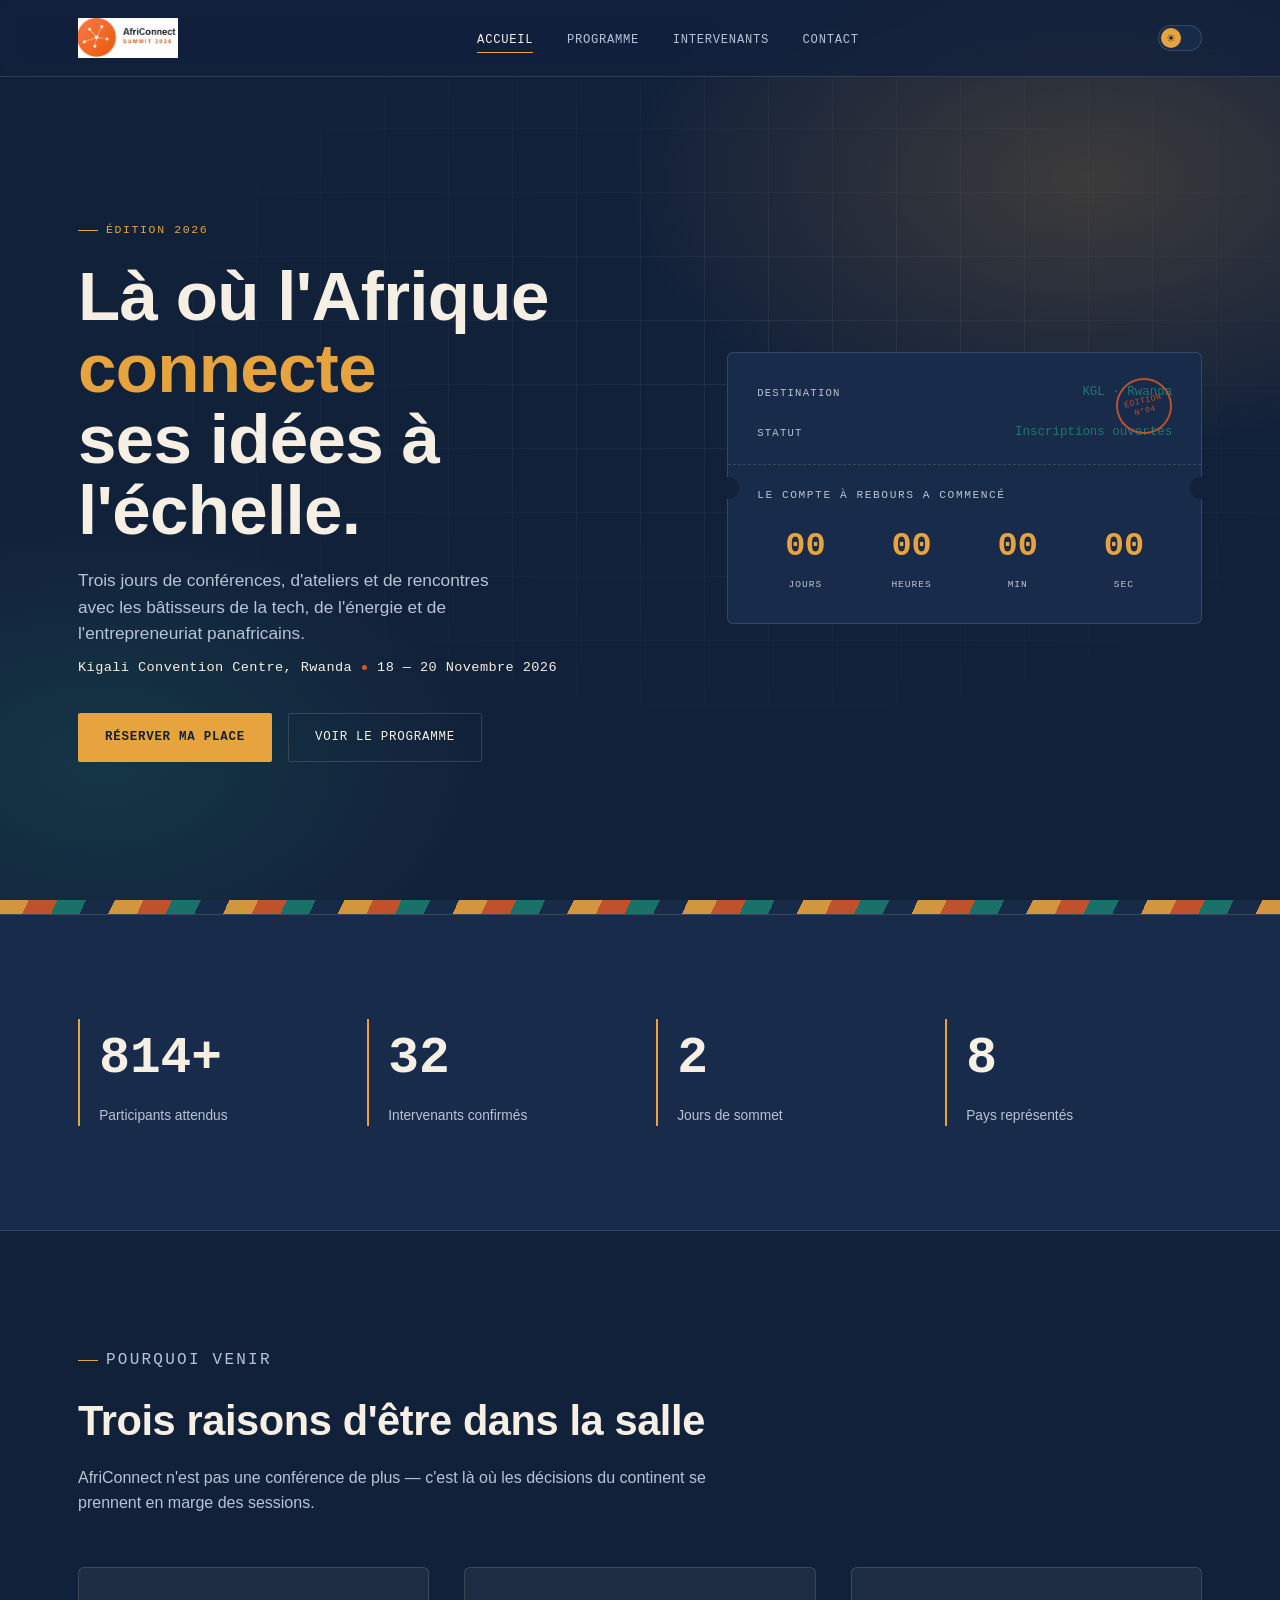
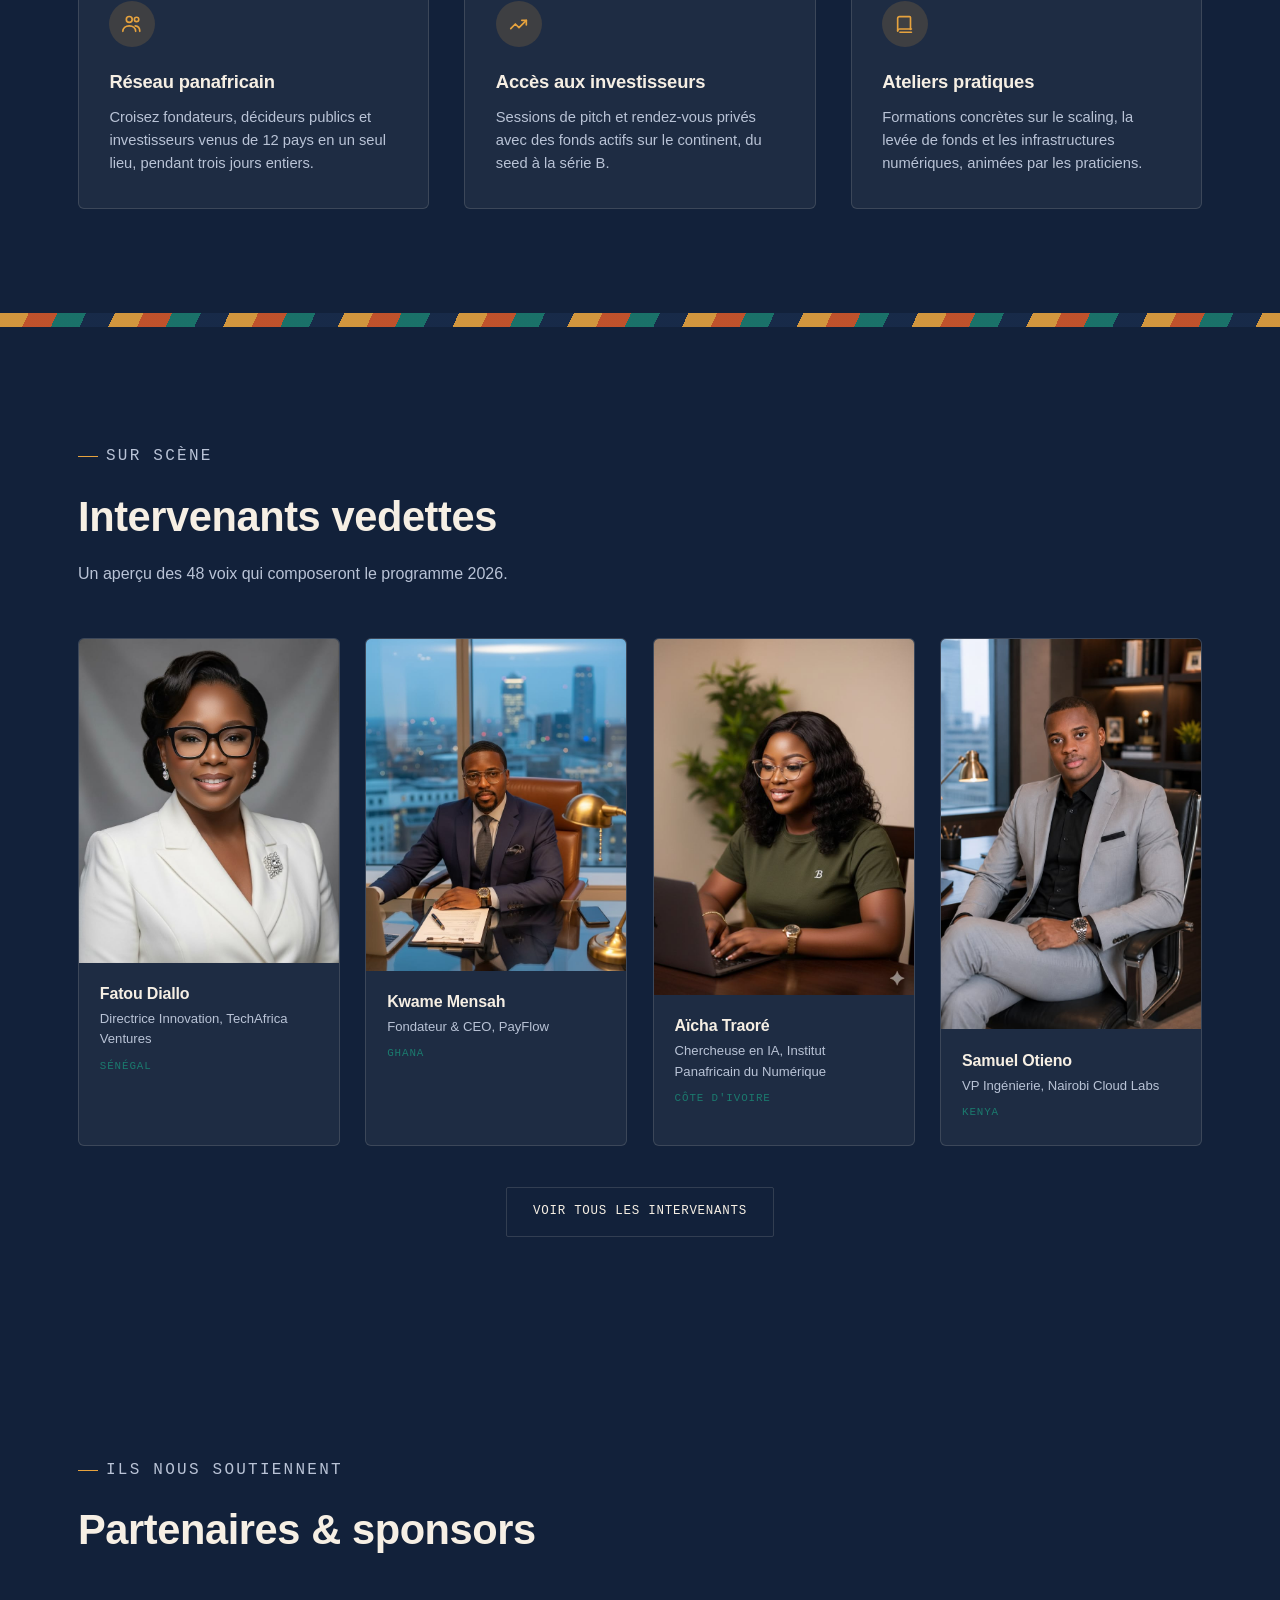
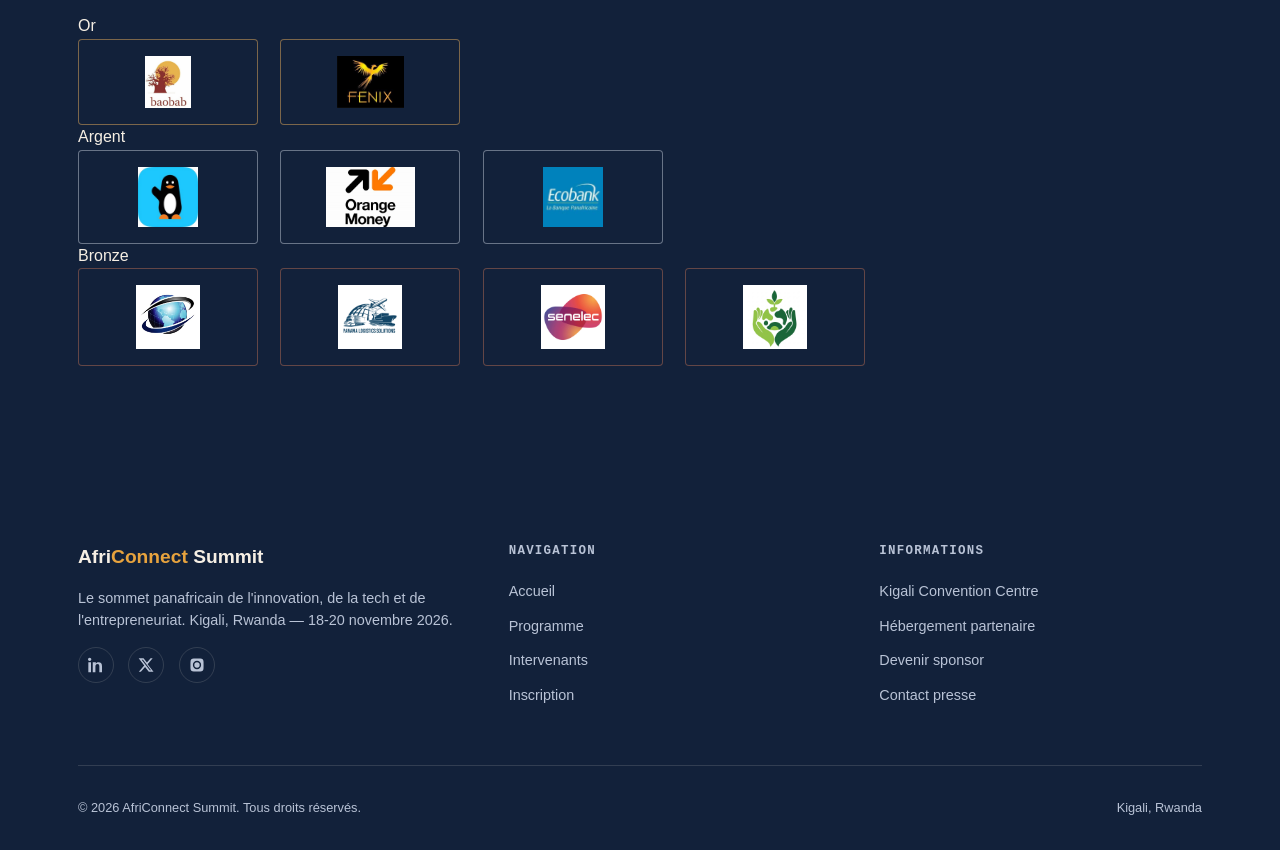
==== commit 2e4841af: "Update index.html" ====
--- a/index.html
+++ b/index.html
@@ -16,7 +16,7 @@
 <link rel="preconnect" href="https://fonts.gstatic.com" crossorigin>
 <link href="https://fonts.googleapis.com/css2?family=Space+Grotesk:wght@400;500;600;700&family=Work+Sans:wght@400;500;600&family=IBM+Plex+Mono:wght@500;600&display=swap" rel="stylesheet">
 <!-- <link rel="stylesheet" href="style.css"> -->
-<link rel="stylesheet" href="css/Style.css">
+<link rel="stylesheet" href="css/style.css">
 </head>
 <body data-theme="dark">
 
@@ -265,4 +265,4 @@
     
 </body>
 
-</html>+</html>
--- a/css/style.css
+++ b/css/style.css
@@ -0,0 +1,544 @@
+
+:root{
+  --ink:#12213A;
+  --ink-2:#182B4A;
+  --sand:#F6EFE4;
+  --sand-2:#EFE4D2;
+  --gold:#E7A33E;
+  --clay:#D2572A;
+  --teal:#1B7A6E;
+  --ink-text:#12213A;
+  --sand-text:#F6EFE4;
+  --muted-dark:#B9C3D6;
+  --muted-light:#5B6B85;
+  --danger:#D2572A;
+  --success:#1B7A6E;
+
+  --bg: var(--ink);
+  --bg-elev: var(--ink-2);
+  --fg: var(--sand);
+  --fg-muted: var(--muted-dark);
+  --border: rgba(246,239,228,0.14);
+  --card: rgba(246,239,228,0.05);
+
+  --font-display:'Space Grotesk', sans-serif;
+  --font-body:'Work Sans', sans-serif;
+  --font-mono:'IBM Plex Mono', monospace;
+
+  --radius: 4px;
+  --container: 1180px;
+}
+
+[data-theme="light"]{
+  --bg: var(--sand);
+  --bg-elev: var(--sand-2);
+  --fg: var(--ink-text);
+  --fg-muted: var(--muted-light);
+  --border: rgba(18,33,58,0.12);
+  --card: rgba(18,33,58,0.035);
+}
+
+/* ---------- RESET & BASE ---------- */
+*,*::before,*::after{ box-sizing:border-box; margin:0; padding:0; }
+html{ scroll-behavior:smooth; }
+body{
+  background:var(--bg);
+  color:var(--fg);
+  font-family:var(--font-body);
+  line-height:1.55;
+  transition:background .35s ease, color .35s ease;
+  overflow-x:hidden;
+}
+img,svg{ display:block; max-width:100%; }
+a{ color:inherit; text-decoration:none; }
+ul{ list-style:none; }
+button{ font-family:inherit; cursor:pointer; }
+.wrap{ max-width:var(--container); margin:0 auto; padding:0 28px; }
+h1,h2,h3,h4{ font-family:var(--font-display); font-weight:600; letter-spacing:-0.01em; }
+::selection{ background:var(--gold); color:var(--ink); }
+:focus-visible{ outline:2px solid var(--gold); outline-offset:3px; }
+
+@media (prefers-reduced-motion: reduce){
+  *{ animation-duration:0.001ms !important; animation-iteration-count:1 !important; transition-duration:0.001ms !important; scroll-behavior:auto !important; }
+}
+
+/* ---------- woven divider (signature motif) ---------- */
+.weave{
+  height:14px;
+  width:100%;
+  background:repeating-linear-gradient(
+    115deg,
+    var(--gold) 0 26px,
+    var(--clay) 26px 52px,
+    var(--teal) 52px 78px,
+    var(--bg-elev) 78px 104px
+  );
+  opacity:.9;
+}
+
+/* ============================================================
+   NAVBAR
+   ============================================================ */
+.navbar{
+  position:fixed; top:0; left:0; right:0; z-index:1000;
+  background:color-mix(in srgb, var(--bg) 78%, transparent);
+  backdrop-filter:blur(14px) saturate(140%);
+  border-bottom:1px solid var(--border);
+  transition:background .35s ease, border-color .35s ease;
+}
+.navbar .wrap{ display:flex; align-items:center; justify-content:space-between; height:76px; }
+/* .logo{ display:flex; align-items:center; gap:10px; font-family:var(--font-display); font-weight:700; font-size:1.05rem; letter-spacing:-0.02em; }
+.logo .mark{ width:30px; height:30px; flex-shrink:0; }
+.logo .mark path{ fill:var(--gold); }
+.logo b{ color:var(--gold); font-weight:700; } */
+.logo img{
+  height: 40px;      /* ajuste cette valeur selon ce qui te plaît */
+  width: auto;       /* garde les proportions */
+  object-fit: contain;
+}
+
+.nav-links{ display:flex; align-items:center; gap:2.1rem; }
+.nav-links a{
+  font-family:var(--font-mono); font-size:.76rem; letter-spacing:.06em; text-transform:uppercase;
+  position:relative; padding:6px 0; color:var(--fg-muted); transition:color .25s ease;
+}
+.nav-links a::after{
+  content:''; position:absolute; left:0; bottom:0; width:0; height:1px; background:var(--gold);
+  transition:width .25s ease;
+}
+.nav-links a:hover, .nav-links a.active{ color:var(--fg); }
+.nav-links a:hover::after, .nav-links a.active::after{ width:100%; }
+
+.nav-right{ display:flex; align-items:center; gap:14px; }
+.theme-toggle{
+  width:44px; height:26px; border-radius:20px; border:1px solid var(--border);
+  background:var(--bg-elev); position:relative; transition:background .3s ease;
+}
+.theme-toggle::after{
+  content:'☀'; position:absolute; top:2px; left:2px; width:20px; height:20px; border-radius:50%;
+  background:var(--gold); color:var(--ink); font-size:.7rem; display:flex; align-items:center; justify-content:center;
+  transition:transform .3s cubic-bezier(.65,0,.35,1);
+}
+[data-theme="light"] .theme-toggle::after{ transform:translateX(18px); content:'☾'; }
+
+.hamburger{ display:none; flex-direction:column; gap:5px; width:26px; background:none; border:none; padding:4px; }
+.hamburger span{ height:2px; width:100%; background:var(--fg); transition:transform .3s ease, opacity .3s ease; }
+.hamburger.open span:nth-child(1){ transform:translateY(7px) rotate(45deg); }
+.hamburger.open span:nth-child(2){ opacity:0; }
+.hamburger.open span:nth-child(3){ transform:translateY(-7px) rotate(-45deg); }
+
+.mobile-menu{
+  display:none; position:fixed; top:76px; left:0; right:0; bottom:0; z-index:999;
+  background:var(--bg); padding:2.4rem 28px; flex-direction:column; gap:1.6rem;
+  border-top:1px solid var(--border);
+}
+.mobile-menu.open{ display:flex; }
+.mobile-menu a{ font-family:var(--font-display); font-size:1.6rem; font-weight:600; }
+
+@media (max-width:860px){
+  .nav-links{ display:none; }
+  .hamburger{ display:flex; }
+}
+
+/* ============================================================
+   HERO (page d'accueil)
+   ============================================================ */
+.hero{
+  min-height:100vh;
+  display:flex; align-items:center;
+  position:relative;
+  padding-top:76px;
+  background:
+    radial-gradient(ellipse 60% 50% at 85% 20%, color-mix(in srgb, var(--gold) 20%, transparent), transparent 60%),
+    radial-gradient(ellipse 50% 45% at 8% 85%, color-mix(in srgb, var(--teal) 24%, transparent), transparent 60%);
+  overflow:hidden;
+}
+.hero::before{
+  content:'';
+  position:absolute; inset:0;
+  background-image:
+    linear-gradient(var(--border) 1px, transparent 1px),
+    linear-gradient(90deg, var(--border) 1px, transparent 1px);
+  background-size:64px 64px;
+  -webkit-mask-image:radial-gradient(ellipse 70% 60% at 60% 40%, black, transparent 75%);
+  mask-image:radial-gradient(ellipse 70% 60% at 60% 40%, black, transparent 75%);
+  opacity:.5; pointer-events:none;
+}
+.hero .wrap{
+  display:grid; grid-template-columns:1.25fr 1fr; gap:3.5rem; align-items:center; position:relative; z-index:2;
+}
+.eyebrow{
+  display:inline-flex; align-items:center; gap:8px; font-family:var(--font-mono); font-size:.72rem;
+  letter-spacing:.14em; text-transform:uppercase; color:var(--gold); margin-bottom:1.4rem;
+}
+.eyebrow::before{ content:''; width:20px; height:1px; background:var(--gold); }
+.hero h1{
+  font-size:clamp(2.6rem, 5.4vw, 4.4rem); line-height:1.03; margin-bottom:1.3rem;
+}
+.hero h1 em{ font-style:normal; color:var(--gold); }
+.hero .sub{
+  font-size:1.08rem; color:var(--fg-muted); max-width:46ch; margin-bottom:.6rem;
+}
+.hero .place{
+  font-family:var(--font-mono); font-size:.85rem; letter-spacing:.03em; color:var(--fg);
+  display:flex; align-items:center; gap:10px; margin-bottom:2.2rem; flex-wrap:wrap;
+}
+.hero .place .dot{ width:5px; height:5px; border-radius:50%; background:var(--clay); display:inline-block; }
+.cta-row{ display:flex; gap:1rem; flex-wrap:wrap; }
+.btn{
+  display:inline-flex; align-items:center; gap:8px; padding:14px 26px; border-radius:2px;
+  font-family:var(--font-mono); font-size:.78rem; letter-spacing:.06em; text-transform:uppercase;
+  border:1px solid transparent; transition:transform .25s ease, background .25s ease, border-color .25s ease;
+}
+.btn-primary{ background:var(--gold); color:var(--ink); font-weight:600; }
+.btn-primary:hover{ transform:translateY(-2px); background:#f0b563; }
+.btn-ghost{ border-color:var(--border); color:var(--fg); }
+.btn-ghost:hover{ border-color:var(--gold); color:var(--gold); transform:translateY(-2px); }
+
+/* Boarding-pass countdown card — signature element */
+.ticket{
+  background:var(--bg-elev); border:1px solid var(--border); border-radius:6px;
+  padding:1.9rem 1.8rem; position:relative;
+}
+.ticket::before, .ticket::after{
+  content:''; position:absolute; width:22px; height:22px; background:var(--bg); border-radius:50%;
+  top:50%; transform:translateY(-50%);
+}
+.ticket::before{ left:-11px; }
+.ticket::after{ right:-11px; }
+.ticket-row{ display:flex; justify-content:space-between; align-items:center; margin-bottom:1.3rem; }
+.ticket-row .k{ font-family:var(--font-mono); font-size:.66rem; letter-spacing:.12em; text-transform:uppercase; color:var(--fg-muted); }
+.ticket-row .v{ font-family:var(--font-mono); font-size:.78rem; color:var(--teal); }
+.ticket-divider{ border-top:1.5px dashed var(--border); margin:0 -1.8rem 1.4rem; }
+.ticket-title{ font-family:var(--font-mono); font-size:.7rem; letter-spacing:.14em; text-transform:uppercase; color:var(--fg-muted); margin-bottom:1rem; }
+.countdown{ display:grid; grid-template-columns:repeat(4,1fr); gap:.6rem; }
+.countdown .cell{ text-align:center; }
+.countdown .num{
+  font-family:var(--font-mono); font-size:clamp(1.5rem,3.4vw,2.1rem); font-weight:600; color:var(--gold);
+  font-variant-numeric:tabular-nums;
+}
+.countdown .lbl{ font-family:var(--font-mono); font-size:.6rem; letter-spacing:.1em; text-transform:uppercase; color:var(--fg-muted); margin-top:.35rem; }
+.stamp{
+  position:absolute; top:1.6rem; right:1.8rem; width:56px; height:56px; border:2px solid var(--clay);
+  border-radius:50%; display:flex; align-items:center; justify-content:center; transform:rotate(-14deg);
+  color:var(--clay); font-family:var(--font-mono); font-size:.52rem; letter-spacing:.05em; text-align:center;
+  text-transform:uppercase; opacity:.85; line-height:1.15;
+}
+@media (max-width:900px){ .hero .wrap{ grid-template-columns:1fr; } }
+
+/* ============================================================
+   PAGE HERO (bannière interne — programme / intervenants / contact)
+   ============================================================ */
+.page-hero{
+  padding:150px 0 4.5rem;
+  position:relative;
+  background:
+    radial-gradient(ellipse 55% 60% at 90% 0%, color-mix(in srgb, var(--gold) 16%, transparent), transparent 60%),
+    radial-gradient(ellipse 45% 50% at 0% 100%, color-mix(in srgb, var(--teal) 18%, transparent), transparent 60%);
+}
+.breadcrumb{
+  display:flex; align-items:center; gap:.5rem; font-family:var(--font-mono); font-size:.74rem;
+  letter-spacing:.06em; text-transform:uppercase; color:var(--fg-muted); margin-bottom:1.6rem;
+}
+.breadcrumb a{ transition:color .2s ease; }
+.breadcrumb a:hover{ color:var(--gold); }
+.breadcrumb .sep{ opacity:.5; }
+.breadcrumb .current{ color:var(--gold); }
+.page-hero h1{ font-size:clamp(2.2rem, 4.6vw, 3.4rem); margin-bottom:1rem; }
+.page-hero .sub{ color:var(--fg-muted); max-width:56ch; font-size:1.02rem; }
+
+/* fade-up load animation */
+.fade-up{ opacity:0; transform:translateY(22px); animation:fadeUp .8s cubic-bezier(.22,.8,.35,1) forwards; }
+@keyframes fadeUp{ to{ opacity:1; transform:translateY(0); } }
+
+/* scroll reveal */
+.reveal{ opacity:0; transform:translateY(28px); transition:opacity .7s ease, transform .7s ease; }
+.reveal.in{ opacity:1; transform:translateY(0); }
+
+/* ---------- SECTION shared ---------- */
+section{ padding:6.5rem 0; }
+.section-head{ max-width:640px; margin-bottom:3.2rem; }
+.section-head .eyebrow{ margin-bottom:1rem; }
+.section-head h2{ font-size:clamp(1.9rem,3.4vw,2.6rem); }
+.section-head p{ color:var(--fg-muted); margin-top:.8rem; font-size:1rem; }
+
+/* ============================================================
+   STATS (accueil)
+   ============================================================ */
+.stats{ background:var(--bg-elev); border-top:1px solid var(--border); border-bottom:1px solid var(--border); }
+.stats-grid{ display:grid; grid-template-columns:repeat(4,1fr); gap:2rem; }
+.stat{ text-align:left; border-left:2px solid var(--gold); padding-left:1.2rem; }
+.stat .num{ font-family:var(--font-mono); font-size:clamp(2.2rem,4vw,3.2rem); font-weight:600; color:var(--fg); font-variant-numeric:tabular-nums; }
+.stat .lbl{ font-size:.86rem; color:var(--fg-muted); margin-top:.4rem; }
+@media (max-width:800px){ .stats-grid{ grid-template-columns:repeat(2,1fr); row-gap:2.4rem; } }
+
+/* ============================================================
+   WHY CARDS (accueil)
+   ============================================================ */
+.why-row{ display:flex; gap:2.2rem; flex-wrap:wrap; }
+.why-card{
+  flex:1 1 280px; background:var(--card); border:1px solid var(--border); border-radius:6px;
+  padding:2.1rem 1.9rem; transition:border-color .3s ease, transform .3s ease;
+}
+.why-card:hover{ border-color:var(--gold); transform:translateY(-4px); }
+.why-icon{
+  width:46px; height:46px; border-radius:50%; display:flex; align-items:center; justify-content:center;
+  background:color-mix(in srgb, var(--gold) 16%, transparent); margin-bottom:1.3rem;
+}
+.why-icon svg{ width:22px; height:22px; stroke:var(--gold); }
+.why-card h3{ font-size:1.15rem; margin-bottom:.6rem; }
+.why-card p{ color:var(--fg-muted); font-size:.92rem; }
+
+/* ============================================================
+   SPEAKERS (accueil + intervenants.html)
+   ============================================================ */
+.speakers-grid{ display:grid; grid-template-columns:repeat(4,1fr); gap:1.6rem; }
+.speakers-grid--full{ grid-template-columns:repeat(3,1fr); }
+.speaker-card{
+  background:var(--card); border:1px solid var(--border); border-radius:6px; overflow:hidden;
+  transition:transform .3s ease, border-color .3s ease, box-shadow .3s ease;
+}
+.speaker-card:hover{
+  transform:translateY(-8px);
+  border-color:var(--teal);
+  box-shadow:0 18px 34px rgba(0,0,0,.28);
+}
+.speaker-photo{
+  aspect-ratio:1/1; display:flex; align-items:center; justify-content:center;
+  font-family:var(--font-display); font-size:2.6rem; font-weight:700; color:var(--ink);
+  position:relative; overflow:hidden;
+}
+.speaker-photo::after{
+  content:''; position:absolute; inset:0;
+  background-image:linear-gradient(135deg, rgba(255,255,255,.18), transparent 55%),
+    repeating-linear-gradient(45deg, rgba(0,0,0,.06) 0 8px, transparent 8px 16px);
+}
+.speaker-info{ padding:1.2rem 1.3rem 1.5rem; }
+.speaker-info h3{ font-size:1rem; margin-bottom:.15rem; }
+.speaker-info .role{ font-size:.82rem; color:var(--fg-muted); margin-bottom:.5rem; }
+.speaker-info .country{ font-family:var(--font-mono); font-size:.68rem; letter-spacing:.08em; text-transform:uppercase; color:var(--teal); }
+@media (max-width:900px){
+  .speakers-grid{ grid-template-columns:repeat(2,1fr); }
+  .speakers-grid--full{ grid-template-columns:repeat(2,1fr); }
+}
+@media (max-width:600px){
+  .speakers-grid--full{ grid-template-columns:1fr; }
+}
+.speakers-cta{ text-align:center; margin-top:2.6rem; }
+
+/* fade-in for cards hidden/shown by the JS filter (page intervenants) */
+.speaker-card.is-hidden{ display:none; }
+.empty-state{ text-align:center; color:var(--fg-muted); margin-top:2.5rem; font-size:.95rem; }
+
+/* ============================================================
+   FILTER BAR (intervenants.html)
+   ============================================================ */
+.filter-bar{ display:flex; flex-wrap:wrap; gap:.8rem; margin-bottom:2.8rem; }
+.filter-btn{
+  background:transparent; border:1px solid var(--border); color:var(--fg-muted);
+  font-family:var(--font-mono); font-size:.75rem; letter-spacing:.06em; text-transform:uppercase;
+  padding:.6rem 1.2rem; border-radius:20px; transition:all .25s ease;
+}
+.filter-btn:hover{ border-color:var(--gold); color:var(--fg); }
+.filter-btn.active{ background:var(--gold); border-color:var(--gold); color:var(--ink); font-weight:600; }
+
+/* ============================================================
+   SPONSORS (accueil)
+   ============================================================ */
+.sponsor-badge{
+  display:flex; align-items:center; justify-content:center; background:var(--bg);
+  border:1px solid var(--border); border-radius:4px; font-family:var(--font-display); font-weight:600;
+  color:var(--fg-muted); transition:border-color .25s ease, color .25s ease;
+  width:180px; padding:1rem;
+}
+.sponsor-row{ display:flex; flex-wrap:wrap; gap:1.4rem; align-items:center; }
+.tier-or .sponsor-badge{ height:86px; font-size:1.3rem; border-color:color-mix(in srgb, var(--gold) 40%, var(--border)); }
+.tier-argent .sponsor-badge{ height:94px; font-size:1.05rem; border-color:color-mix(in srgb, var(--muted-dark) 40%, var(--border)); }
+.tier-bronze .sponsor-badge{ height:98px; font-size:.86rem; border-color:color-mix(in srgb, var(--clay) 30%, var(--border)); }
+.sponsor-badge img{
+  width: 100%;
+  height: 100%;
+  object-fit: contain;
+}
+/* ============================================================
+   PROGRAMME — ONGLETS + TABLEAU
+   ============================================================ */
+.tabs{ display:flex; gap:.8rem; margin-bottom:2.4rem; flex-wrap:wrap; }
+.tab-btn{
+  background:var(--card); border:1px solid var(--border); color:var(--fg-muted);
+  font-family:var(--font-display); font-weight:600; font-size:.95rem;
+  padding:.85rem 1.6rem; border-radius:6px; display:flex; flex-direction:column; align-items:flex-start; gap:.2rem;
+  transition:all .25s ease; min-width:120px;
+}
+.tab-btn .tab-date{ font-family:var(--font-mono); font-size:.68rem; font-weight:400; letter-spacing:.05em; color:var(--fg-muted); text-transform:uppercase; }
+.tab-btn:hover{ border-color:var(--gold); }
+.tab-btn.active{ background:var(--gold); border-color:var(--gold); color:var(--ink); }
+.tab-btn.active .tab-date{ color:color-mix(in srgb, var(--ink) 70%, transparent); }
+
+.day-panel{ animation:fadeUp .5s ease; }
+.schedule-table{
+  width:100%; border-collapse:collapse; overflow:hidden; border-radius:6px;
+  border:1px solid var(--border);
+}
+.schedule-table thead th{
+  background:var(--bg-elev); text-align:left; font-family:var(--font-mono); font-size:.7rem;
+  letter-spacing:.1em; text-transform:uppercase; color:var(--fg-muted); padding:1rem 1.2rem;
+  border-bottom:1px solid var(--border);
+}
+.schedule-table tbody td{
+  padding:1rem 1.2rem; font-size:.9rem; border-bottom:1px solid var(--border); vertical-align:top;
+}
+.schedule-table tbody tr:last-child td{ border-bottom:none; }
+.schedule-table tbody tr:nth-child(odd){ background:var(--card); }
+.schedule-table tbody tr:hover{ background:color-mix(in srgb, var(--gold) 8%, transparent); }
+.schedule-table td:first-child{ font-family:var(--font-mono); color:var(--gold); white-space:nowrap; font-size:.82rem; }
+@media (max-width:700px){
+  .schedule-table{ display:block; overflow-x:auto; white-space:nowrap; }
+}
+
+/* ============================================================
+   THÉMATIQUES (programme.html)
+   ============================================================ */
+.theme-grid{ display:grid; grid-template-columns:repeat(2,1fr); gap:1.8rem; }
+.theme-card{
+  background:var(--card); border:1px solid var(--border); border-radius:6px;
+  padding:2.2rem 2rem; transition:border-color .3s ease, transform .3s ease;
+}
+.theme-card:hover{ border-color:var(--teal); transform:translateY(-4px); }
+.theme-icon{
+  width:50px; height:50px; border-radius:10px; display:flex; align-items:center; justify-content:center;
+  background:color-mix(in srgb, var(--teal) 16%, transparent); margin-bottom:1.4rem;
+}
+.theme-icon svg{ width:24px; height:24px; stroke:var(--teal); }
+.theme-card h3{ font-size:1.15rem; margin-bottom:.6rem; }
+.theme-card p{ color:var(--fg-muted); font-size:.92rem; }
+@media (max-width:700px){ .theme-grid{ grid-template-columns:1fr; } }
+
+/* ============================================================
+   CONTACT / INSCRIPTION
+   ============================================================ */
+.contact-layout{ display:flex; gap:3.5rem; align-items:flex-start; flex-wrap:wrap; }
+.form-col{ flex:1 1 480px; }
+.info-col{ flex:1 1 340px; display:flex; flex-direction:column; gap:1.6rem; }
+.form-col h2{ font-size:1.6rem; margin-bottom:.6rem; }
+.form-intro{ color:var(--fg-muted); font-size:.9rem; margin-bottom:2rem; }
+
+.form-group{ margin-bottom:1.5rem; }
+.form-group label{
+  display:block; font-family:var(--font-mono); font-size:.72rem; letter-spacing:.08em; text-transform:uppercase;
+  color:var(--fg-muted); margin-bottom:.55rem;
+}
+.form-group input,
+.form-group select,
+.form-group textarea{
+  width:100%; background:var(--card); border:1px solid var(--border); border-radius:4px;
+  padding:.85rem 1rem; color:var(--fg); font-family:var(--font-body); font-size:.92rem;
+  transition:border-color .25s ease, background .25s ease;
+}
+.form-group input::placeholder,
+.form-group textarea::placeholder{ color:var(--fg-muted); opacity:.7; }
+.form-group input:focus,
+.form-group select:focus,
+.form-group textarea:focus{ outline:none; border-color:var(--gold); background:color-mix(in srgb, var(--gold) 6%, var(--card)); }
+.form-group textarea{ resize:vertical; min-height:120px; }
+.form-group select{ appearance:none; cursor:pointer;
+  background-image:url("data:image/svg+xml;utf8,<svg xmlns='http://www.w3.org/2000/svg' viewBox='0 0 24 24' fill='none' stroke='%23B9C3D6' stroke-width='2'><path d='M6 9l6 6 6-6'/></svg>");
+  background-repeat:no-repeat; background-position:right 1rem center; background-size:16px; padding-right:2.6rem;
+}
+
+.form-group.is-valid input,
+.form-group.is-valid select,
+.form-group.is-valid textarea{ border-color:var(--success); }
+.form-group.is-invalid input,
+.form-group.is-invalid select,
+.form-group.is-invalid textarea{ border-color:var(--danger); }
+
+.error-msg{
+  display:block; min-height:1.1em; margin-top:.4rem; font-size:.78rem; color:var(--danger);
+}
+
+.btn-submit{ width:100%; justify-content:center; border:none; margin-top:.5rem; }
+
+.success-msg{
+  margin-top:1.4rem; padding:1rem 1.2rem; border-radius:4px; text-align:center;
+  background:color-mix(in srgb, var(--success) 16%, transparent); border:1px solid var(--success);
+  color:var(--fg); font-size:.9rem;
+}
+
+.info-card{ background:var(--card); border:1px solid var(--border); border-radius:6px; padding:2rem; }
+.info-card h3{ font-size:1.1rem; margin-bottom:1.4rem; }
+.info-list li{
+  display:flex; flex-direction:column; gap:.2rem; padding:.8rem 0; border-bottom:1px solid var(--border);
+}
+.info-list li:last-child{ border-bottom:none; padding-bottom:0; }
+.info-label{ font-family:var(--font-mono); font-size:.68rem; letter-spacing:.08em; text-transform:uppercase; color:var(--fg-muted); }
+.info-value{ font-size:.92rem; }
+.info-card .social-row{ margin-top:1.6rem; padding-top:1.4rem; border-top:1px solid var(--border); }
+
+.map-wrap{ border:1px solid var(--border); border-radius:6px; overflow:hidden; line-height:0; }
+.map-wrap iframe{ display:block; filter:grayscale(.25) contrast(1.05); }
+
+@media (max-width:900px){ .contact-layout{ flex-direction:column; } }
+
+/* ============================================================
+   FAQ ACCORDÉON — CSS PUR (:checked)
+   ============================================================ */
+.accordion{ display:flex; flex-direction:column; gap:.9rem; max-width:820px; }
+.accordion-item{
+  border:1px solid var(--border); border-radius:6px; overflow:hidden; background:var(--card);
+}
+.accordion-toggle{
+  position:absolute; opacity:0; pointer-events:none;
+}
+.accordion-header{
+  display:flex; align-items:center; justify-content:space-between; gap:1rem; cursor:pointer;
+  padding:1.2rem 1.5rem; font-family:var(--font-display); font-weight:600; font-size:.98rem;
+  transition:color .25s ease;
+}
+.accordion-header:hover{ color:var(--gold); }
+.accordion-icon{
+  flex-shrink:0; width:26px; height:26px; border-radius:50%; border:1px solid var(--border);
+  display:flex; align-items:center; justify-content:center; font-family:var(--font-mono); font-size:1rem;
+  color:var(--gold); transition:transform .3s ease, background .3s ease;
+}
+.accordion-content{
+  max-height:0; overflow:hidden; padding:0 1.5rem; transition:max-height .4s ease, padding .4s ease;
+}
+.accordion-content p{ color:var(--fg-muted); font-size:.9rem; padding-bottom:1.3rem; }
+
+.accordion-toggle:checked ~ .accordion-header .accordion-icon{
+  transform:rotate(45deg); background:var(--gold); color:var(--ink); border-color:var(--gold);
+}
+.accordion-toggle:checked ~ .accordion-content{ max-height:220px; }
+.accordion-toggle:focus-visible ~ .accordion-header{ outline:2px solid var(--gold); outline-offset:-2px; }
+
+/* ============================================================
+   FOOTER
+   ============================================================ */
+footer{ padding:4.5rem 0 2rem; position:relative; }
+.footer-grid{ display:flex; justify-content:space-between; gap:3rem; flex-wrap:wrap; margin-bottom:3rem; }
+.footer-col{ flex:1 1 200px; }
+.footer-col h4{ font-size:.78rem; letter-spacing:.1em; text-transform:uppercase; font-family:var(--font-mono); color:var(--fg-muted); margin-bottom:1.1rem; }
+.footer-col p, .footer-col a{ font-size:.9rem; color:var(--fg-muted); }
+.footer-col ul li{ margin-bottom:.6rem; }
+.footer-col ul a:hover{ color:var(--gold); }
+.footer-logo{ font-family:var(--font-display); font-weight:700; font-size:1.2rem; margin-bottom:.9rem; }
+.footer-logo b{ color:var(--gold); }
+.social-row{ display:flex; gap:.9rem; margin-top:1rem; }
+.social-row a{
+  width:36px; height:36px; border:1px solid var(--border); border-radius:50%;
+  display:flex; align-items:center; justify-content:center; transition:border-color .25s ease, color .25s ease;
+}
+.social-row a:hover{ border-color:var(--gold); color:var(--gold); }
+.social-row svg{ width:16px; height:16px; }
+.footer-bottom{
+  display:flex; justify-content:space-between; align-items:center; flex-wrap:wrap; gap:1rem;
+  padding-top:2rem; border-top:1px solid var(--border); font-size:.8rem; color:var(--fg-muted);
+}
+.to-top{
+  position:fixed; bottom:26px; right:26px; width:46px; height:46px; border-radius:50%;
+  background:var(--gold); color:var(--ink); display:flex; align-items:center; justify-content:center;
+  border:none; box-shadow:0 8px 22px rgba(0,0,0,.28); opacity:0; pointer-events:none;
+  transform:translateY(10px); transition:opacity .3s ease, transform .3s ease; z-index:900;
+}
+.to-top.show{ opacity:1; pointer-events:auto; transform:translateY(0); }
